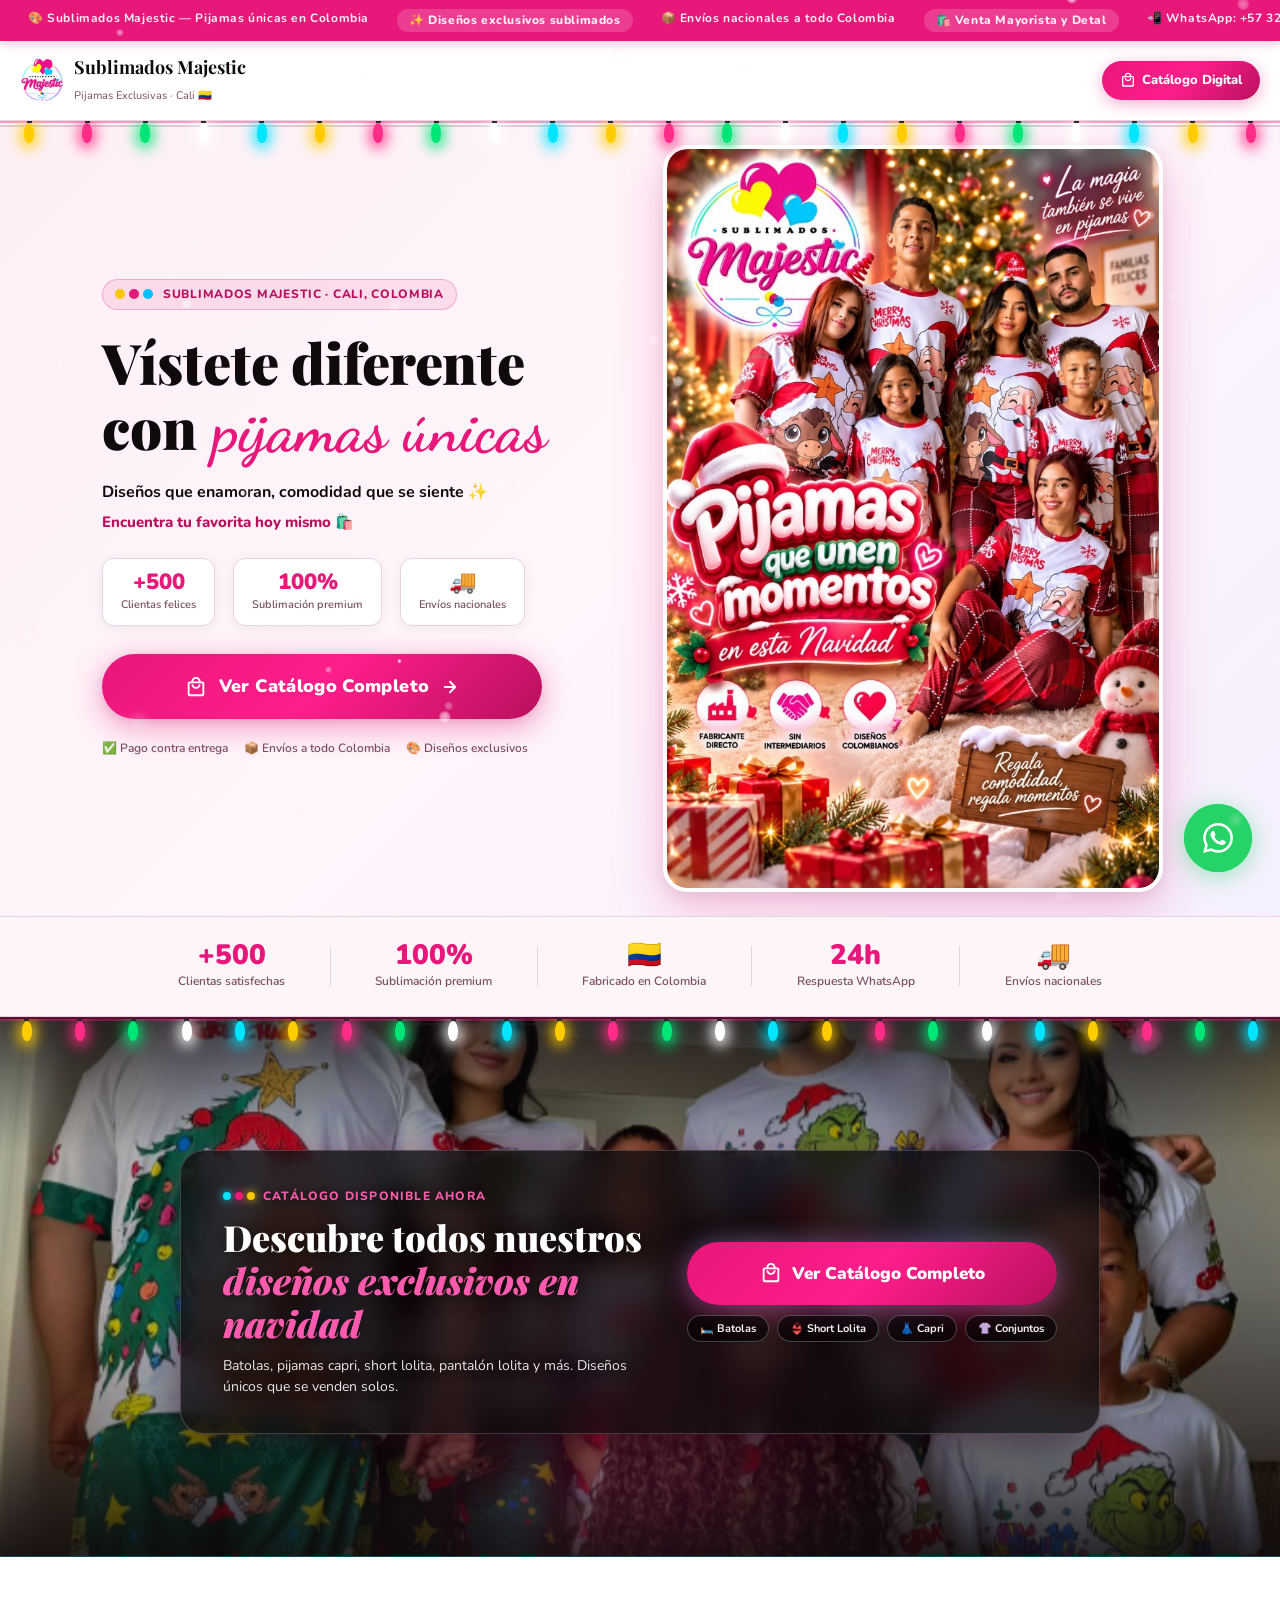
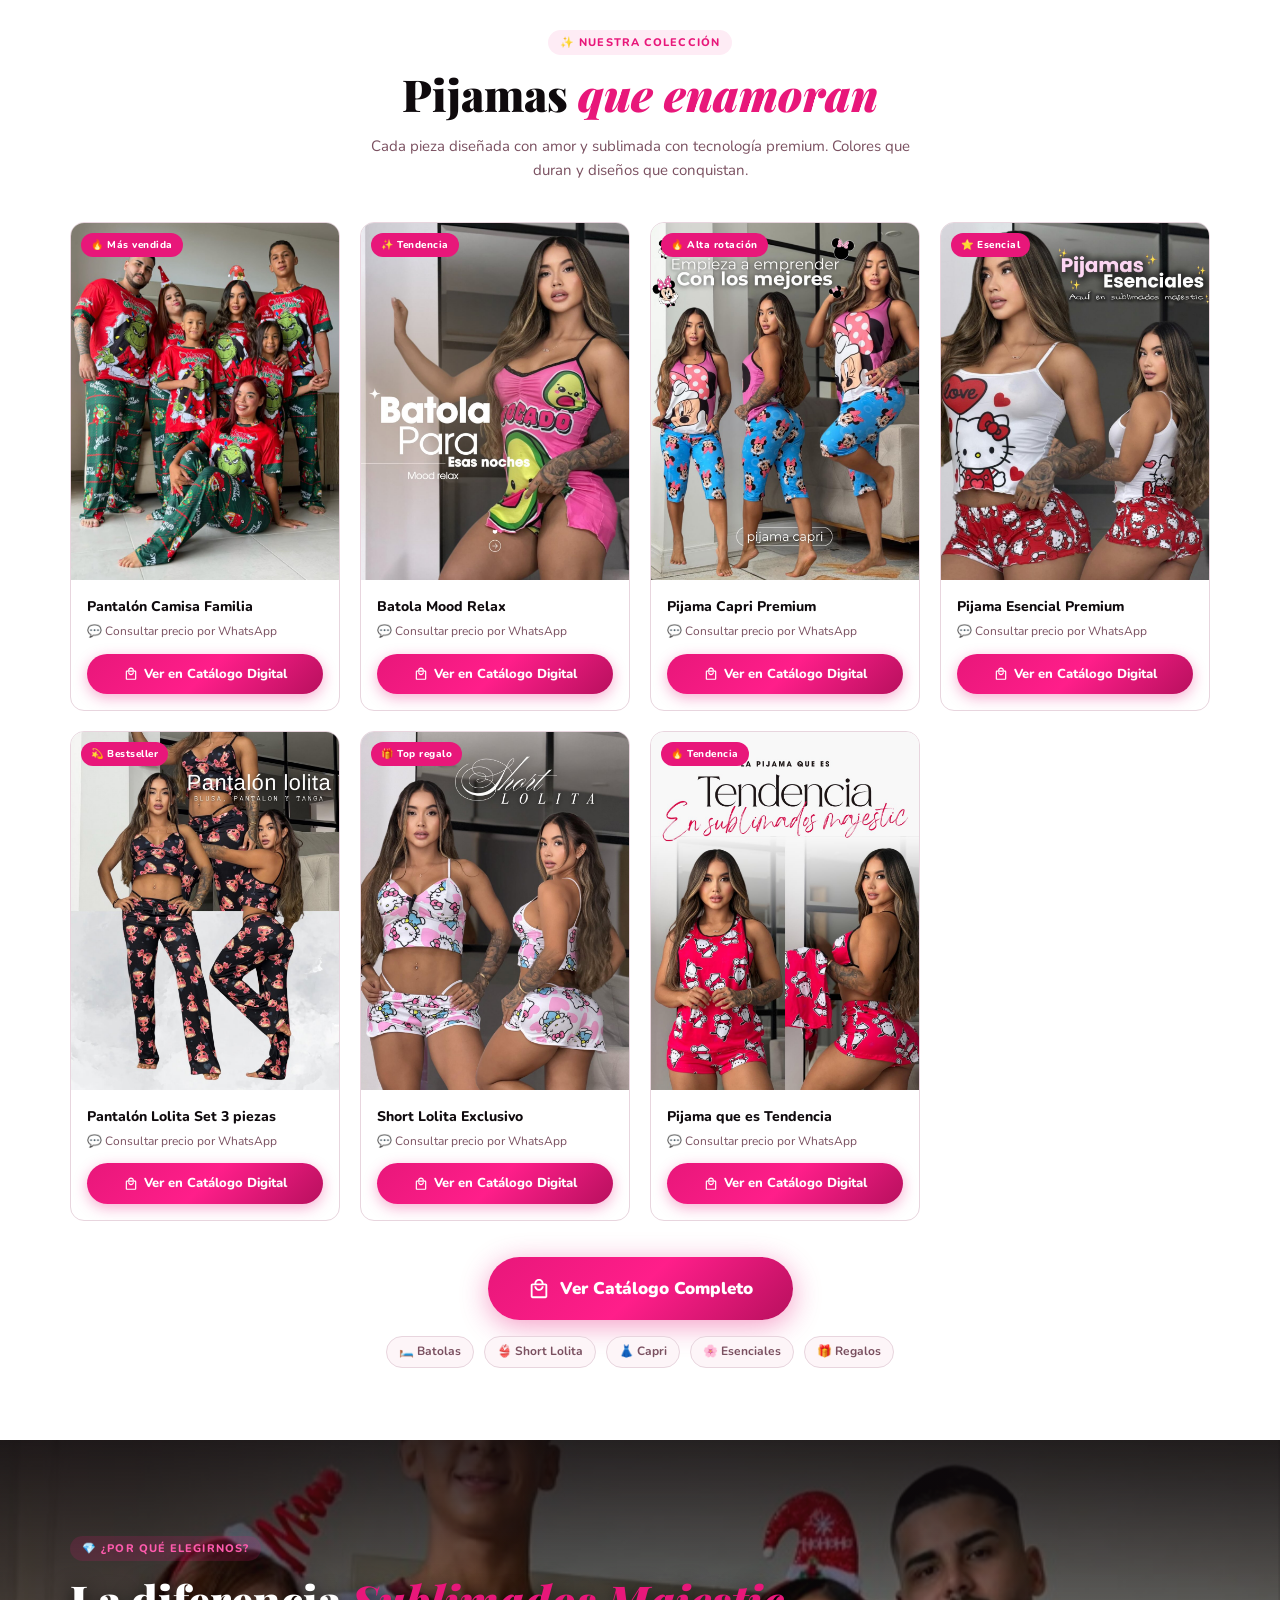
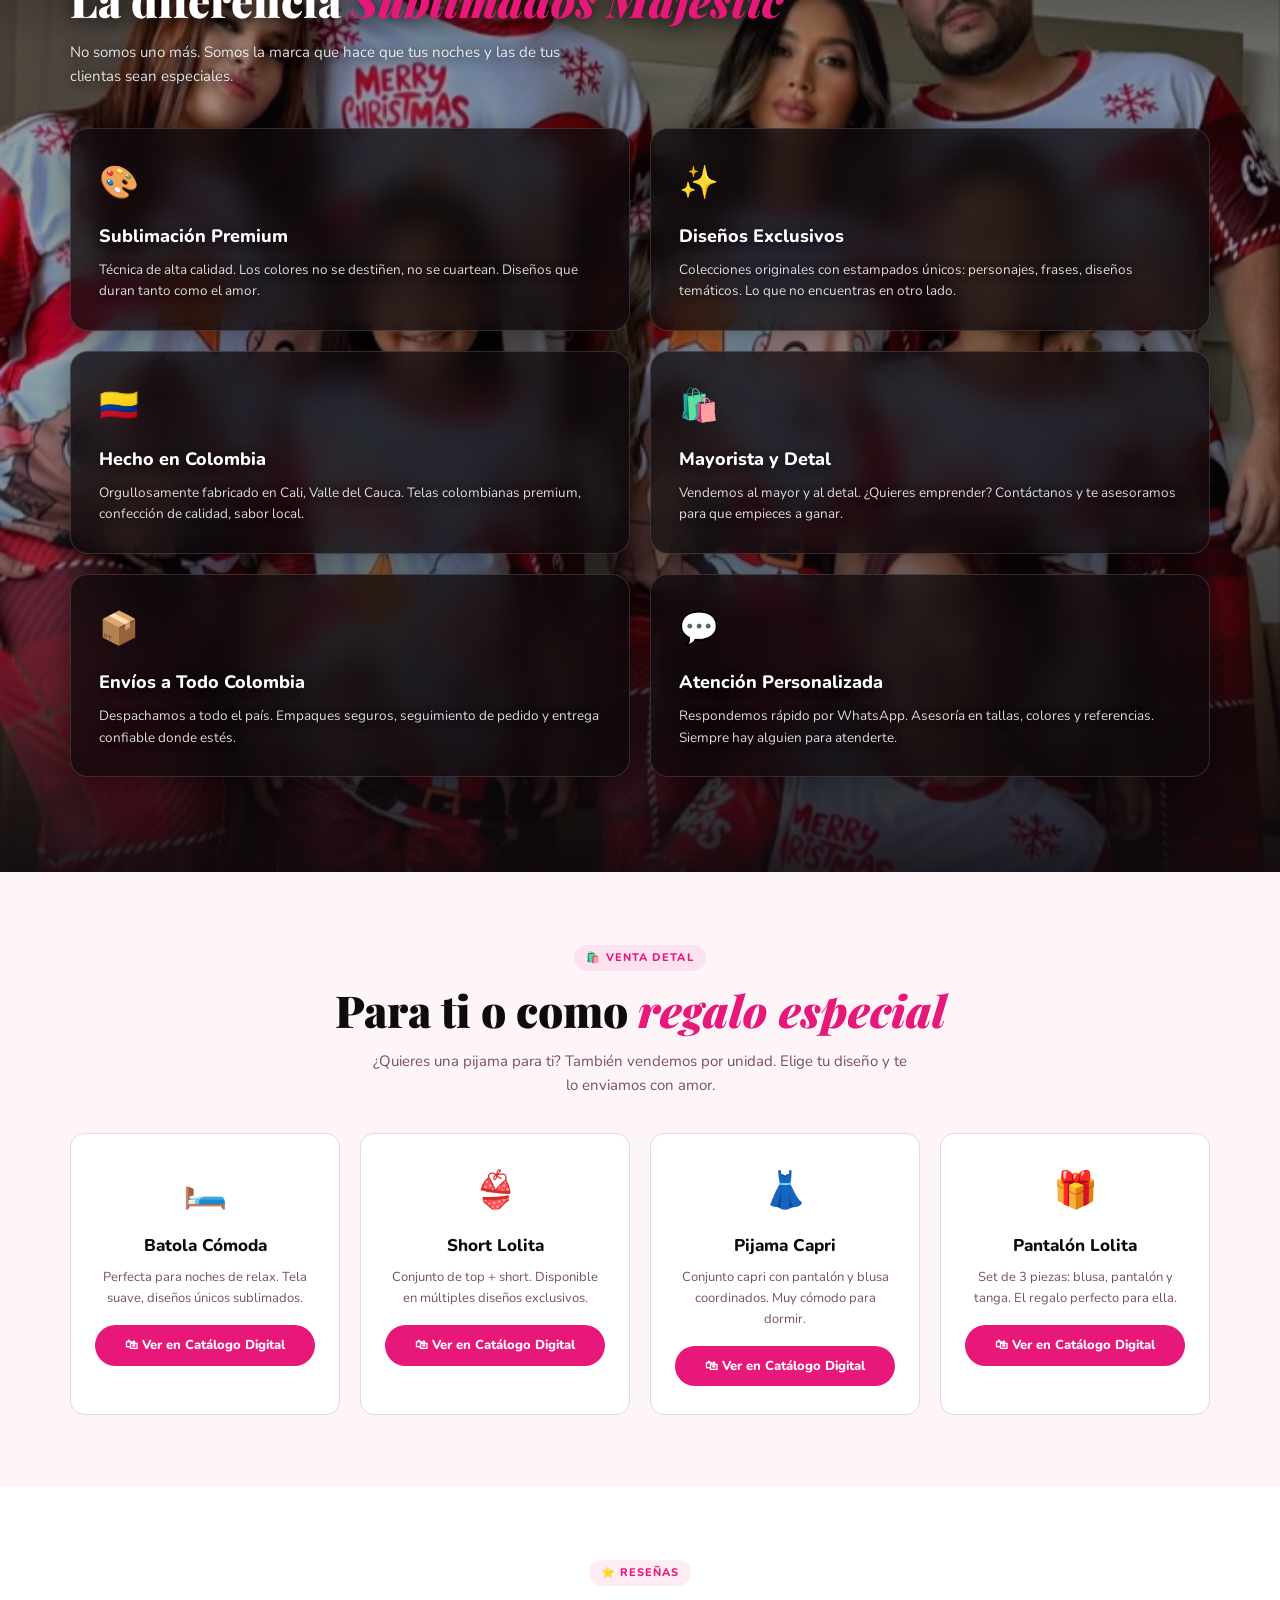
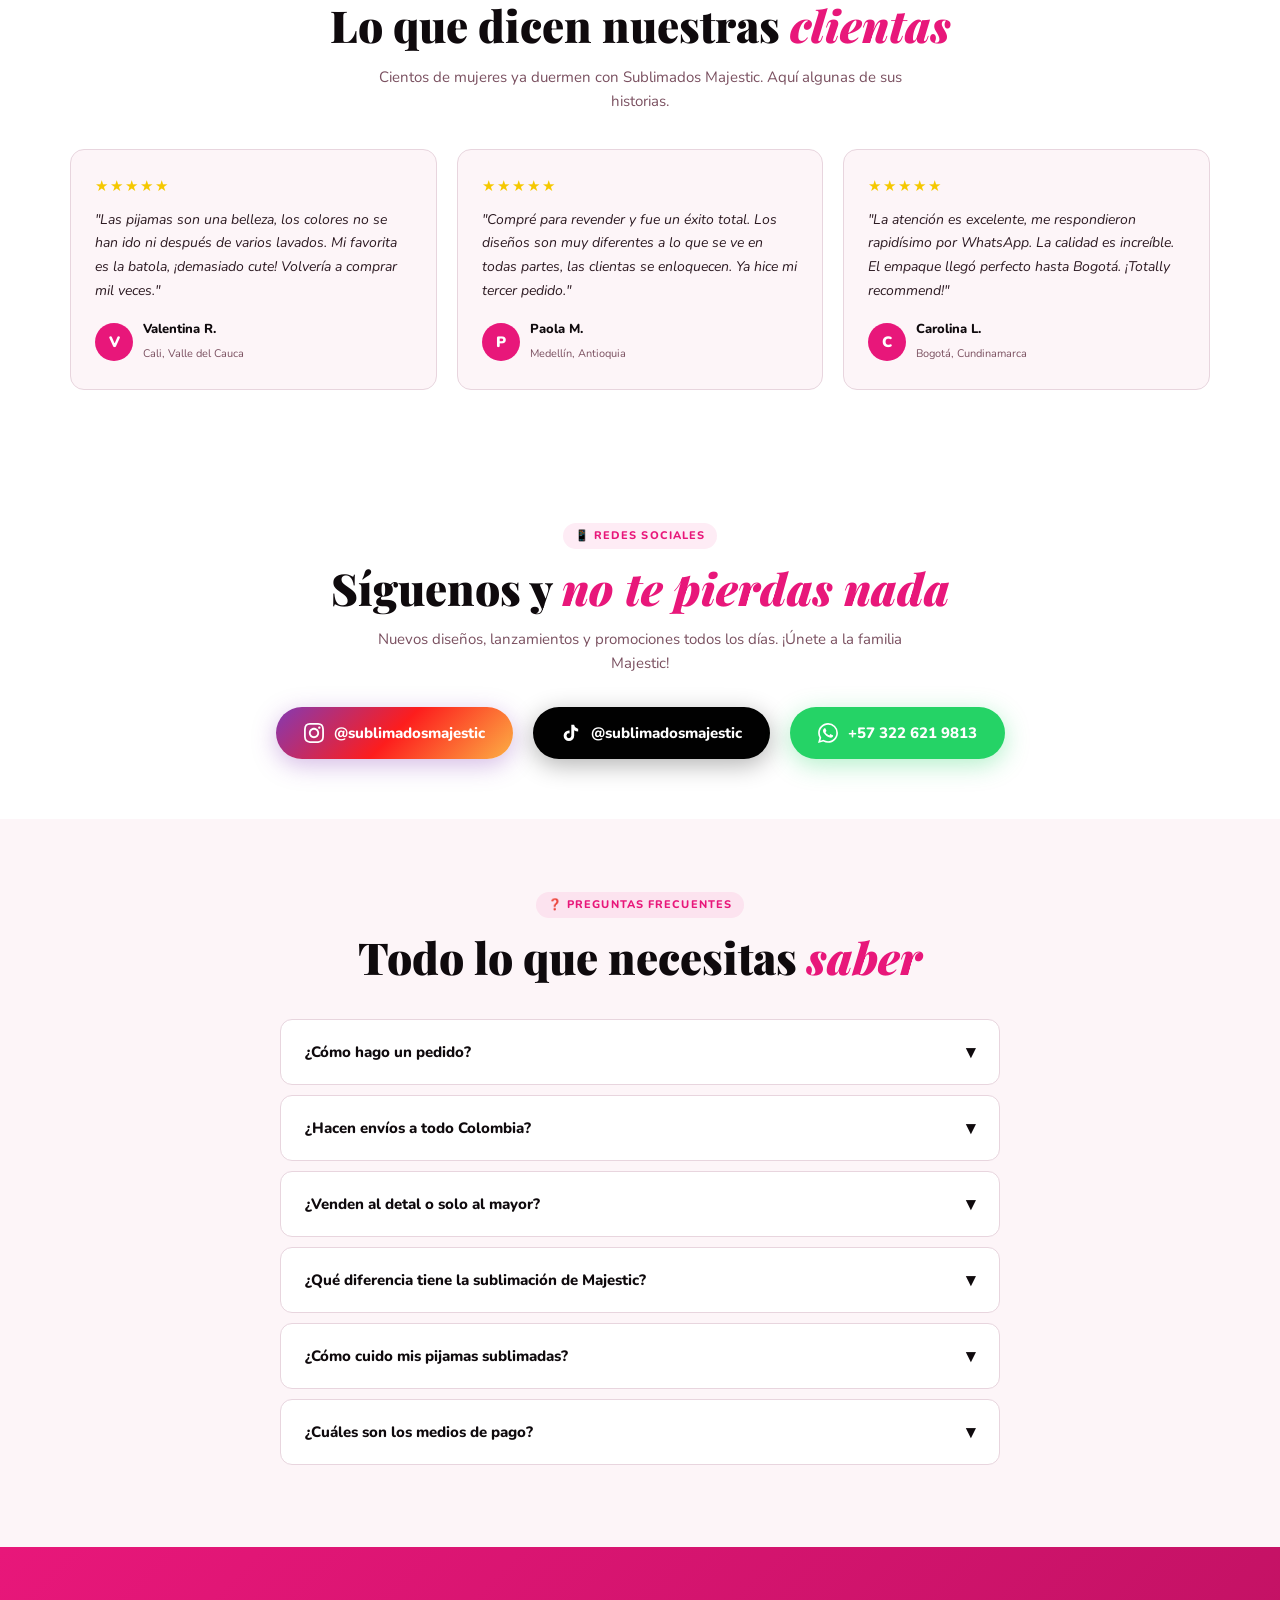
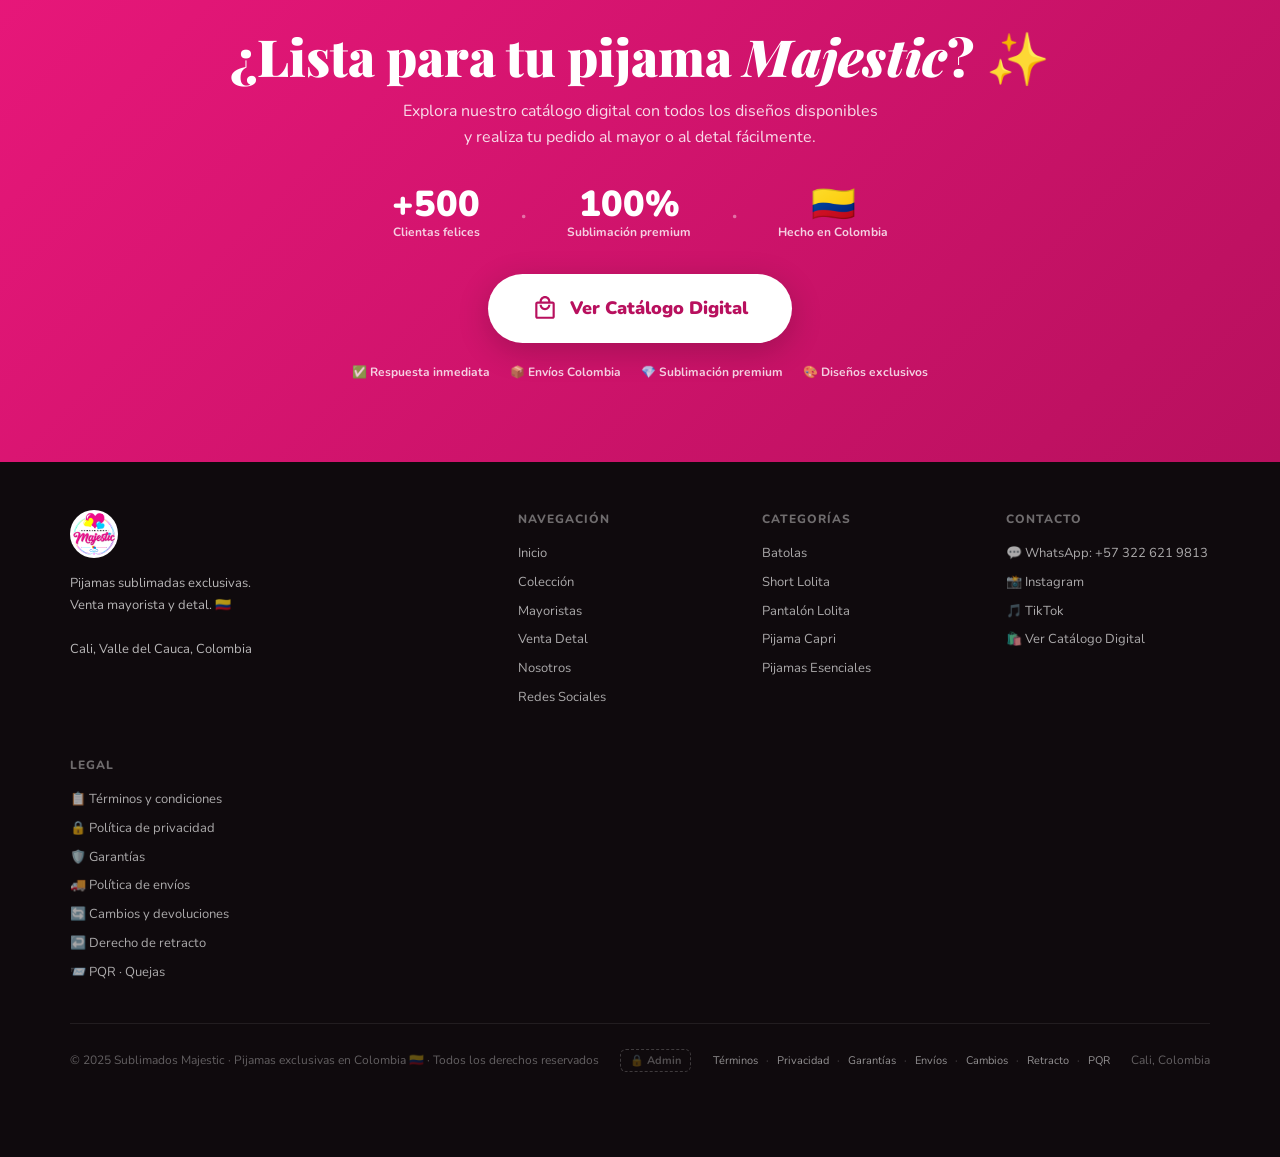
==== index.html @ ecc1ddea "cms: actualización de contenidos desde el editor visual" ====
<!DOCTYPE html>
<html lang="es"><head>
  <meta charset="UTF-8">
  <meta name="viewport" content="width=device-width, initial-scale=1.0">
  <title>Sublimados Majestic | Pijamas Exclusivas Colombia | Cali</title>
  <meta name="description" content="Sublimados Majestic - Pijamas sublimadas de alta calidad en Cali, Colombia. Venta mayorista y detal. Diseños exclusivos. Contáctanos por WhatsApp +57 322 621 9813.">
  <meta name="robots" content="index, follow">
  <meta name="geo.region" content="CO-VAC">
  <meta name="geo.placename" content="Cali, Valle del Cauca">
  <meta name="language" content="es-CO">
  <meta name="theme-color" content="#0e0e0e">
  <meta property="og:type" content="website">
  <meta property="og:title" content="Sublimados Majestic | Pijamas Exclusivas Colombia">
  <meta property="og:description" content="Pijamas sublimadas exclusivas desde Cali. Mayorista y detal. +57 322 621 9813">
  <meta property="og:locale" content="es_CO">
  <meta property="og:image" content="logo.png">
  <link rel="icon" type="image/png" href="logo.png">
  <!-- ══ GOOGLE ANALYTICS 4 ══ -->
  <script async="" src="https://scripts.clarity.ms/0.8.69/clarity.js"></script><script async="" src="https://www.clarity.ms/tag/wbt7x1pkfd"></script><script src="https://connect.facebook.net/signals/config/2345441845920493?v=2.9.401&amp;r=stable&amp;domain=sublimadosmajestic.com&amp;hme=2506fb1e365be93f3ccf36e3d92699c622e55613e451d1a2c96bc6095b3873de&amp;ex_m=117%2C232%2C168%2C27%2C81%2C82%2C160%2C77%2C76%2C11%2C178%2C101%2C20%2C152%2C140%2C46%2C84%2C89%2C148%2C173%2C180%2C8%2C4%2C5%2C7%2C6%2C3%2C102%2C114%2C32%2C17%2C31%2C18%2C33%2C34%2C35%2C37%2C55%2C161%2C86%2C125%2C22%2C24%2C51%2C47%2C49%2C48%2C94%2C103%2C107%2C123%2C159%2C162%2C53%2C124%2C29%2C26%2C132%2C78%2C43%2C164%2C163%2C165%2C156%2C154%2C30%2C42%2C66%2C122%2C175%2C79%2C21%2C127%2C92%2C75%2C23%2C96%2C97%2C129%2C95%2C150%2C149%2C153%2C108%2C174%2C177%2C41%2C56%2C126%2C54%2C182%2C109%2C181%2C199%2C246%2C83%2C260%2C259%2C258%2C14%2C25%2C28%2C40%2C62%2C116%2C68%2C10%2C72%2C110%2C111%2C112%2C118%2C143%2C38%2C36%2C145%2C146%2C147%2C142%2C141%2C169%2C85%2C172%2C170%2C171%2C57%2C67%2C136%2C19%2C176%2C52%2C309%2C310%2C311%2C308%2C324%2C349%2C239%2C228%2C69%2C229%2C227%2C352%2C343%2C59%2C240%2C120%2C144%2C91%2C134%2C61%2C133%2C139%2C138%2C65%2C73%2C71%2C166%2C87%2C88%2C128%2C44%2C39%2C60%2C63%2C113%2C179%2C1%2C137%2C16%2C135%2C12%2C2%2C64%2C104%2C15%2C74%2C70%2C131%2C100%2C99%2C184%2C185%2C105%2C106%2C9%2C115%2C183%2C58%2C157%2C98%2C90%2C80%2C130%2C119%2C50%2C158%2C0%2C93%2C151%2C155%2C167%2C45%2C121%2C13%2C186%2C256%2C254%2C249%2C251%2C252%2C253%2C250%2C238%2C255%2C257%2C248%2C206%2C207%2C339%2C342%2C341%2C338%2C340%2C262%2C220%2C214%2C218%2C219%2C217%2C212%2C378%2C290%2C294%2C297%2C298%2C299%2C295%2C300%2C293%2C288%2C302%2C303%2C292%2C301%2C305%2C296%2C291%2C304%2C306%2C289%2C231%2C287%2C223%2C215%2C216%2C242%2C213%2C211%2C237%2C368%2C264%2C233%2C205%2C201%2C204%2C202%2C203%2C200%2C198%2C209%2C210%2C208%2C312%2C370%2C332%2C333%2C335%2C336%2C334%2C331%2C330%2C221%2C267%2C274%2C275%2C268%2C270%2C273%2C271%2C272%2C269%2C266%2C285%2C279%2C282%2C278%2C286%2C283%2C277%2C281%2C284%2C280%2C276%2C326%2C346" async=""></script><script src="https://connect.facebook.net/signals/config/855518717538226?v=2.9.401&amp;r=stable&amp;domain=sublimadosmajestic.com&amp;hme=2506fb1e365be93f3ccf36e3d92699c622e55613e451d1a2c96bc6095b3873de&amp;ex_m=117%2C232%2C168%2C27%2C81%2C82%2C160%2C77%2C76%2C11%2C178%2C101%2C20%2C152%2C140%2C46%2C84%2C89%2C148%2C173%2C180%2C8%2C4%2C5%2C7%2C6%2C3%2C102%2C114%2C32%2C17%2C31%2C18%2C33%2C34%2C35%2C37%2C55%2C161%2C86%2C125%2C22%2C24%2C51%2C47%2C49%2C48%2C94%2C103%2C107%2C123%2C159%2C162%2C53%2C124%2C29%2C26%2C132%2C78%2C43%2C164%2C163%2C165%2C156%2C154%2C30%2C42%2C66%2C122%2C175%2C79%2C21%2C127%2C92%2C75%2C23%2C96%2C97%2C129%2C95%2C150%2C149%2C153%2C108%2C174%2C177%2C41%2C56%2C126%2C54%2C182%2C109%2C181%2C199%2C246%2C83%2C260%2C259%2C258%2C14%2C25%2C28%2C40%2C62%2C116%2C68%2C10%2C72%2C110%2C111%2C112%2C118%2C143%2C38%2C36%2C145%2C146%2C147%2C142%2C141%2C169%2C85%2C172%2C170%2C171%2C57%2C67%2C136%2C19%2C176%2C52%2C309%2C310%2C311%2C308%2C324%2C349%2C239%2C228%2C69%2C229%2C227%2C352%2C343%2C59%2C240%2C120%2C144%2C91%2C134%2C61%2C133%2C139%2C138%2C65%2C73%2C71%2C166%2C87%2C88%2C128%2C44%2C39%2C60%2C63%2C113%2C179%2C1%2C137%2C16%2C135%2C12%2C2%2C64%2C104%2C15%2C74%2C70%2C131%2C100%2C99%2C184%2C185%2C105%2C106%2C9%2C115%2C183%2C58%2C157%2C98%2C90%2C80%2C130%2C119%2C50%2C158%2C0%2C93%2C151%2C155%2C167%2C45%2C121%2C13%2C186" async=""></script><script async="" src="https://connect.facebook.net/en_US/fbevents.js"></script><script async="" src="https://www.googletagmanager.com/gtag/js?id=G-1F5GNYHMML"></script>
  <script>
    window.dataLayer = window.dataLayer || [];
    function gtag(){dataLayer.push(arguments);}
    gtag('js', new Date());
    gtag('config', 'G-1F5GNYHMML');
  </script>

  <!-- ══ META PIXEL ══ -->
  <script>
  !function(f,b,e,v,n,t,s)
  {if(f.fbq)return;n=f.fbq=function(){n.callMethod?
  n.callMethod.apply(n,arguments):n.queue.push(arguments)};
  if(!f._fbq)f._fbq=n;n.push=n;n.loaded=!0;n.version='2.0';
  n.queue=[];t=b.createElement(e);t.async=!0;
  t.src=v;s=b.getElementsByTagName(e)[0];
  s.parentNode.insertBefore(t,s)}(window, document,'script',
  'https://connect.facebook.net/en_US/fbevents.js');
  fbq('init', '855518717538226');
  fbq('init', '2345441845920493');
  fbq('track', 'PageView');
  </script>
  <noscript><img height="1" width="1" style="display:none"
  src="https://www.facebook.com/tr?id=703208404945102&ev=PageView&noscript=1"
  /></noscript>

  <!-- ══ MICROSOFT CLARITY ══ -->
  <script type="text/javascript">
    (function(c,l,a,r,i,t,y){
      c[a]=c[a]||function(){(c[a].q=c[a].q||[]).push(arguments)};
      t=l.createElement(r);t.async=1;t.src="https://www.clarity.ms/tag/"+i;
      y=l.getElementsByTagName(r)[0];y.parentNode.insertBefore(t,y);
    })(window, document, "clarity", "script", "wbt7x1pkfd");
  </script>

  <link rel="preconnect" href="https://fonts.googleapis.com">
  <link rel="preconnect" href="https://fonts.gstatic.com" crossorigin="">
  <link href="https://fonts.googleapis.com/css2?family=Playfair+Display:ital,wght@0,700;0,900;1,700&amp;family=Dancing+Script:wght@700&amp;family=Nunito:wght@400;600;700;800;900&amp;display=swap" rel="stylesheet">
  <link rel="stylesheet" href="cms-editor.css">
  <style>
    :root {
      --rosa:#E8177A;--rosa-light:#FF5BAE;--rosa-dark:#B8105E;
      --verde-wa:#25D366;--verde-wa-d:#128C7E;
      --negro:#0F0A0D;--gris-suave:#FDF5F8;--gris-borde:#E8D5DE;
      --blanco:#FFFFFF;--texto:#2C1A22;--texto-soft:#7A5060;--dorado:#F5C800;
      --font-title:'Playfair Display',Georgia,serif;
      --font-body:'Nunito','Helvetica Neue',sans-serif;
      --radius:14px;--shadow:0 4px 24px rgba(232,23,122,0.12);
      --shadow-lg:0 12px 48px rgba(232,23,122,0.22);
    }
    *,*::before,*::after{box-sizing:border-box;margin:0;padding:0}
    html{scroll-behavior:smooth}
    body{font-family:var(--font-body);background:var(--blanco);color:var(--texto);line-height:1.6;overflow-x:hidden}
    img{max-width:100%;display:block}
    a{text-decoration:none;color:inherit}
    .ticker-bar{background:#e8177a;color:var(--blanco);padding:9px 0;overflow:hidden;position:sticky;top:0;z-index:100;box-shadow:0 2px 10px rgba(232,23,122,0.3)}
    .ticker-inner{display:flex;gap:0;width:max-content;animation:ticker 30s linear infinite}
    .ticker-inner span{font-size:12px;font-weight:700;letter-spacing:.05em;padding:0 28px;white-space:nowrap;color:#ffffff;opacity:.95}
    .ticker-inner span.accent{color:#ffffff;font-weight:800;background:rgba(255,255,255,0.18);padding:2px 12px;border-radius:100px}
    @keyframes ticker{0%{transform:translateX(0)}100%{transform:translateX(-50%)}}
    .navbar{background:var(--blanco);border-bottom:1px solid var(--gris-borde);padding:12px 20px;display:flex;align-items:center;justify-content:space-between;position:sticky;top:38px;z-index:99}
    .navbar-brand{display:flex;align-items:center;gap:10px}
    .navbar-brand img{width:44px;height:44px;border-radius:50%;object-fit:contain}
    .navbar-brand-text strong{font-family:var(--font-title);font-size:18px;color:var(--negro);display:block}
    .navbar-brand-text small{font-size:11px;color:var(--texto-soft)}
    .btn-nav-wa{background:linear-gradient(135deg,#E8177A 0%,#FF1E8A 50%,#B8105E 100%);color:var(--blanco);font-size:13px;font-weight:800;padding:9px 18px;border-radius:100px;display:flex;align-items:center;gap:6px;box-shadow:0 4px 16px rgba(232,23,122,.35);transition:transform .15s,box-shadow .15s}
    .btn-nav-wa:hover{transform:scale(1.04);box-shadow:0 6px 20px rgba(232,23,122,.5);color:#ffffff}
    .btn-nav-wa svg{width:16px;height:16px;fill:white;flex-shrink:0}
    .hero{position:relative;background:linear-gradient(135deg,#FDF0F5 0%,#FFF5FB 50%,#F5F0FF 100%);padding:0;overflow:hidden}
    /* === LUCES DE NAVIDAD HERO === */
    .xmas-lights-garland{position:absolute;top:0;left:0;width:100%;margin:0;padding:0;list-style:none;display:flex;justify-content:space-around;pointer-events:none;z-index:25;height:34px;overflow:visible;border-top:2px solid rgba(232,23,122,0.4)}
    .xmas-lights-garland::before{content:'';position:absolute;top:-8px;left:0;right:0;height:12px;border-bottom:2px solid rgba(60,60,60,0.2);pointer-events:none}
    .xmas-light{position:relative;width:10px;height:20px;border-radius:50% 50% 45% 45%;margin:0 4px;animation-iteration-count:infinite;animation-fill-mode:both}
    .xmas-light::before{content:'';position:absolute;top:-4px;left:2.5px;width:5px;height:4px;background:#2a2a2a;border-radius:2px 2px 0 0}
    .xmas-light.pink{background:#ff2d88;box-shadow:0 2px 14px 4px rgba(255,45,136,.85);animation:xmasTwinkle1 1.2s ease-in-out infinite alternate}
    .xmas-light.gold{background:#ffcc00;box-shadow:0 2px 14px 4px rgba(255,204,0,.85);animation:xmasTwinkle2 1.5s ease-in-out infinite alternate .3s}
    .xmas-light.green{background:#00e676;box-shadow:0 2px 14px 4px rgba(0,230,118,.85);animation:xmasTwinkle3 1.3s ease-in-out infinite alternate .6s}
    .xmas-light.white{background:#ffffff;box-shadow:0 2px 14px 4px rgba(255,255,255,.9);animation:xmasTwinkle1 1.7s ease-in-out infinite alternate .2s}
    .xmas-light.cyan{background:#00e5ff;box-shadow:0 2px 14px 4px rgba(0,229,255,.85);animation:xmasTwinkle2 1.4s ease-in-out infinite alternate .5s}
    @keyframes xmasTwinkle1{0%{opacity:.35;filter:brightness(.7)}100%{opacity:1;filter:brightness(1.35)}}
    @keyframes xmasTwinkle2{0%{opacity:1;filter:brightness(1.3)}100%{opacity:.3;filter:brightness(.65)}}
    @keyframes xmasTwinkle3{0%{opacity:.45;filter:brightness(.8)}50%{opacity:1;filter:brightness(1.4)}100%{opacity:.5;filter:brightness(.85)}}
    /* === BADGE NAVIDEÑO === */
    .xmas-badge{position:absolute;top:14px;left:14px;background:linear-gradient(135deg,#E8177A 0%,#B8105E 100%);color:#fff;font-size:11px;font-weight:800;letter-spacing:.04em;text-transform:uppercase;padding:6px 14px;border-radius:100px;box-shadow:0 4px 14px rgba(232,23,122,.45);z-index:5;display:inline-flex;align-items:center;gap:5px;border:1px solid rgba(255,255,255,.4)}
    .hero-inner{max-width:1140px;margin:0 auto;display:grid;grid-template-columns:1fr 1fr;align-items:center;min-height:88vh;gap:0}
    .hero-content{padding:48px 48px 48px 32px}
    .hero-badge{display:inline-flex;align-items:center;gap:6px;background:rgba(232,23,122,.1);border:1px solid rgba(232,23,122,.25);color:var(--rosa-dark);font-size:12px;font-weight:800;letter-spacing:.06em;text-transform:uppercase;padding:5px 12px;border-radius:100px;margin-bottom:20px}
    .hero-title{font-family:var(--font-title);font-size:clamp(32px,4.5vw,56px);font-weight:900;line-height:1.15;color:var(--negro);margin-bottom:14px}
    .hero-title em{font-family:'Dancing Script',cursive,var(--font-title);font-style:normal;font-weight:700;color:var(--rosa);font-size:1.12em;display:inline-block;padding:0 4px}
    .hero-subtitle{margin-bottom:24px;max-width:460px;line-height:1.6}
    .hero-subtitle .sub-lead{font-size:16px;font-weight:700;color:var(--negro);margin-bottom:4px}
    .hero-subtitle .sub-action{font-size:15px;font-weight:800;color:var(--rosa-dark)}
    .hero-stats{display:flex;gap:18px;margin-bottom:28px;flex-wrap:wrap}
    .stat-chip{background:var(--blanco);border:1px solid var(--gris-borde);border-radius:12px;padding:12px 18px;text-align:center;box-shadow:0 2px 12px rgba(0,0,0,.06);min-width:110px}
    .stat-chip .val{font-size:22px;font-weight:900;color:var(--rosa);line-height:1}
    .stat-chip .lbl{font-size:11px;color:var(--texto-soft);font-weight:600;margin-top:3px}
    .hero-ctas{display:flex;flex-direction:column;gap:12px;margin-bottom:6px}
    .btn-catalogo-hero{background:linear-gradient(135deg,#E8177A 0%,#FF1E8A 50%,#B8105E 100%);color:#ffffff;font-size:18px;font-weight:900;letter-spacing:.02em;padding:18px 36px;border-radius:100px;display:inline-flex;align-items:center;justify-content:center;gap:12px;box-shadow:0 8px 30px rgba(232,23,122,0.42),0 2px 8px rgba(0,0,0,0.08);transition:transform .22s cubic-bezier(.34,1.56,.64,1),box-shadow .22s ease;position:relative;overflow:hidden;text-decoration:none;width:100%;max-width:440px}
    .btn-catalogo-hero::after{content:'';position:absolute;top:0;left:-100%;width:100%;height:100%;background:linear-gradient(90deg,transparent,rgba(255,255,255,0.35),transparent);transition:left .6s ease}
    .btn-catalogo-hero:hover{transform:translateY(-3px) scale(1.02);box-shadow:0 14px 42px rgba(232,23,122,0.55),0 4px 12px rgba(0,0,0,0.12);color:#ffffff}
    .btn-catalogo-hero:hover::after{left:100%}
    .btn-catalogo-hero svg{width:22px;height:22px;fill:white;flex-shrink:0;transition:transform .2s ease}
    .btn-catalogo-hero:hover svg.arrow-icon{transform:translateX(4px)}
    .hero-trust{margin-top:20px;display:flex;gap:16px;flex-wrap:wrap}
    .trust-item{display:flex;align-items:center;gap:5px;font-size:12px;color:var(--texto-soft);font-weight:600}
    .hero-visual{position:relative;height:100%;min-height:500px;display:flex;align-items:center;justify-content:center;padding:24px 24px 24px 0}
    .hero-banner-wrapper{position:relative;width:100%;max-width:500px;border-radius:24px;overflow:hidden;box-shadow:0 18px 50px rgba(232,23,122,0.25), 0 4px 16px rgba(0,0,0,0.08);border:4px solid var(--blanco);background:var(--blanco);transition:transform .3s ease,box-shadow .3s ease}
    .hero-banner-wrapper:hover{transform:translateY(-6px);box-shadow:0 26px 64px rgba(232,23,122,0.36), 0 8px 24px rgba(0,0,0,0.12)}
    .hero-banner-img{width:100%;height:auto;max-height:85vh;object-fit:contain;display:block;border-radius:20px}
    .sticky-mobile-bar{display:none;position:fixed;bottom:0;left:0;right:0;z-index:200;background:var(--negro);padding:10px 12px;gap:8px;flex-direction:row;box-shadow:0 -4px 20px rgba(0,0,0,.25)}
    .sticky-mobile-bar a{display:flex;align-items:center;justify-content:center;gap:7px;color:white;font-size:13px;font-weight:900;padding:13px 10px;border-radius:100px;flex:1}
    .sticky-mobile-bar a.mayorista{background:linear-gradient(135deg,#E8177A 0%,#FF1E8A 50%,#B8105E 100%);box-shadow:0 4px 16px rgba(232,23,122,.4)}
    .sticky-mobile-bar a.detal{background:linear-gradient(135deg,#B8105E 0%,#E8177A 100%);box-shadow:0 4px 16px rgba(184,16,94,.35)}
    .sticky-mobile-bar svg{width:18px;height:18px;fill:white;flex-shrink:0}
    @media(max-width:768px){.sticky-mobile-bar{display:flex}body{padding-bottom:72px}}
    .mobile-urgency-bar{display:none;background:linear-gradient(90deg,var(--rosa-dark),var(--rosa));color:white;text-align:center;padding:10px 16px;font-size:13px;font-weight:800}
    .mobile-urgency-bar a{color:white;text-decoration:underline;font-weight:900}
    @media(max-width:768px){.mobile-urgency-bar{display:block}}
    .wa-float{position:fixed;bottom:90px;right:20px;z-index:150;width:60px;height:60px;border-radius:50%;background:var(--verde-wa);display:flex;align-items:center;justify-content:center;box-shadow:0 4px 24px rgba(37,211,102,.45);transition:transform .2s;cursor:pointer}
    .wa-float:hover{transform:scale(1.1)}
    .wa-float svg{width:30px;height:30px;fill:white}
    .wa-float::before{content:'';position:absolute;width:100%;height:100%;border-radius:50%;background:var(--verde-wa);animation:pulse-ring 2s ease-out infinite;z-index:-1}
    @keyframes pulse-ring{0%{transform:scale(1);opacity:.7}100%{transform:scale(1.7);opacity:0}}
    @media(min-width:769px){.wa-float{bottom:28px;right:28px;width:68px;height:68px}}
    .card-gallery{position:relative;overflow:hidden;cursor:pointer}
    .card-img-overlay{position:absolute;inset:0;background:rgba(0,0,0,0);display:flex;align-items:flex-end;justify-content:center;padding-bottom:14px;transition:background .25s}
    .card-gallery:hover .card-img-overlay{background:rgba(0,0,0,.38)}
    .card-img-overlay-btn{background:linear-gradient(135deg,#E8177A 0%,#FF1E8A 50%,#B8105E 100%);color:white;font-size:12px;font-weight:900;padding:8px 18px;border-radius:100px;display:flex;align-items:center;gap:6px;opacity:0;transform:translateY(8px);transition:opacity .25s,transform .25s;white-space:nowrap;box-shadow:0 4px 14px rgba(232,23,122,.45)}
    .card-gallery:hover .card-img-overlay-btn{opacity:1;transform:translateY(0)}
    .card-img-overlay-btn svg{width:13px;height:13px;fill:white}
    @media(max-width:768px){.card-img-overlay{background:linear-gradient(to top,rgba(0,0,0,.35) 0%,transparent 60%)}.card-img-overlay-btn{opacity:1;transform:translateY(0)}}
    .mobile-proof-strip{display:none;background:var(--gris-suave);border-bottom:1px solid var(--gris-borde);padding:10px 16px;overflow-x:auto;scrollbar-width:none}
    .mobile-proof-strip::-webkit-scrollbar{display:none}
    .mobile-proof-strip-inner{display:flex;gap:16px;width:max-content}
    .mob-proof-item{display:flex;align-items:center;gap:5px;font-size:11px;font-weight:700;color:var(--texto-soft);white-space:nowrap}
    .mob-proof-item .val{font-weight:900;color:var(--rosa)}
    @media(max-width:768px){.mobile-proof-strip{display:block}}
    .hero-cta-secondary-mobile{display:none;width:100%;background:rgba(232,23,122,.08);border:2px solid var(--rosa);color:var(--rosa);font-size:14px;font-weight:800;padding:12px 20px;border-radius:100px;text-align:center}
    @media(max-width:768px){.hero-cta-secondary-mobile{display:flex;align-items:center;justify-content:center;gap:7px}}
    .footer-legal-links{display:flex;gap:8px;flex-wrap:wrap;justify-content:center;margin:8px 0}
    .footer-legal-links a{color:rgba(255,255,255,.55);font-size:11px;transition:color .15s}
    .footer-legal-links a:hover{color:var(--rosa-light)}
    .footer-legal-links span{color:rgba(255,255,255,.3);font-size:11px}
    section{padding:72px 20px}
    .section-label{display:inline-block;font-size:11px;font-weight:800;letter-spacing:.1em;text-transform:uppercase;color:var(--rosa);background:rgba(232,23,122,.08);padding:4px 12px;border-radius:100px;margin-bottom:14px}
    .section-title{font-family:var(--font-title);font-size:clamp(26px,3.5vw,44px);font-weight:900;line-height:1.15;color:var(--negro);margin-bottom:14px}
    .section-title em{color:var(--rosa);font-style:italic}
    .section-sub{font-size:15px;color:var(--texto-soft);max-width:540px}
    .text-center{text-align:center}.text-center .section-sub{margin:0 auto}
    .container{max-width:1140px;margin:0 auto}
    .proof-bar{background:var(--gris-suave);border-top:1px solid var(--gris-borde);border-bottom:1px solid var(--gris-borde);padding:24px 20px}
    .proof-bar-inner{max-width:960px;margin:0 auto;display:flex;align-items:center;justify-content:space-around;gap:20px;flex-wrap:wrap}
    .proof-item{text-align:center;padding:0 12px}
    .proof-item .num{font-size:28px;font-weight:900;color:var(--rosa);line-height:1}
    .proof-item .desc{font-size:12px;color:var(--texto-soft);font-weight:600;margin-top:3px}
    .proof-divider{width:1px;height:40px;background:var(--gris-borde)}
    @media(max-width:480px){.proof-divider{display:none}}
    .catalogo-cta-section{position:relative;background:#0F0A0D;padding:95px 20px 85px;min-height:540px;display:flex;align-items:center;overflow:hidden;border-top:2px solid rgba(232,23,122,.35);border-bottom:1px solid rgba(0,229,255,.3)}
    .catalogo-cta-bg{position:absolute;top:0;left:0;right:0;width:100%;height:180%;background-image:url('pijamas-familia-catalogo.png');background-size:cover;background-position:center top;opacity:0.88;filter:saturate(1.18) contrast(1.06);will-change:transform;transform:translate3d(0,0,0);z-index:1;pointer-events:none}
    .catalogo-cta-overlay{position:absolute;top:0;left:0;right:0;bottom:0;background:linear-gradient(180deg,rgba(15,10,13,.75) 0%,rgba(15,10,13,.2) 25%,rgba(15,10,13,.15) 50%,rgba(15,10,13,.35) 75%,rgba(15,10,13,.88) 100%);z-index:2;pointer-events:none}
    .catalogo-glow-stream{position:absolute;top:-50%;left:-50%;width:200%;height:200%;background:radial-gradient(ellipse 400px 260px at 20% 40%,rgba(0,229,255,.35) 0%,transparent 70%),radial-gradient(ellipse 440px 300px at 50% 60%,rgba(232,23,122,.42) 0%,transparent 70%),radial-gradient(ellipse 360px 240px at 80% 35%,rgba(245,200,0,.35) 0%,transparent 70%);filter:blur(45px);mix-blend-mode:screen;opacity:.8;animation:cmykGlowMotion 12s ease-in-out infinite alternate;z-index:3;pointer-events:none}
    .catalogo-light-beam{position:absolute;top:0;left:-100%;width:100%;height:100%;background:linear-gradient(105deg,transparent 20%,rgba(0,229,255,.3) 35%,rgba(232,23,122,.45) 50%,rgba(245,200,0,.35) 65%,transparent 80%);filter:blur(22px);mix-blend-mode:screen;animation:lightBeamPass 7s cubic-bezier(.4,0,.2,1) infinite;z-index:4;pointer-events:none}
    @keyframes cmykGlowMotion{0%{transform:translate(0,0) rotate(0deg) scale(1)}50%{transform:translate(-5%,4%) rotate(3deg) scale(1.08)}100%{transform:translate(6%,-3%) rotate(-3deg) scale(1.04)}}
    @keyframes lightBeamPass{0%{left:-120%;opacity:0}15%{opacity:1}85%{opacity:1}100%{left:120%;opacity:0}}
    .catalogo-cta-inner{position:relative;z-index:5;max-width:920px;margin:0 auto;display:flex;align-items:center;justify-content:space-between;gap:32px;flex-wrap:wrap;background:rgba(15,10,13,.78);backdrop-filter:blur(14px);-webkit-backdrop-filter:blur(14px);border:1px solid rgba(255,255,255,.18);border-radius:24px;padding:36px 42px;box-shadow:0 16px 48px rgba(0,0,0,.5),0 0 32px rgba(232,23,122,.18)}
    @media(max-width:768px){.catalogo-cta-section{padding:70px 16px 60px;min-height:480px}.catalogo-cta-inner{padding:24px 18px;border-radius:18px}}
    .catalogo-cta-text{flex:1;min-width:280px}
    .catalogo-cta-text .eyebrow{font-size:12px;font-weight:800;letter-spacing:.1em;text-transform:uppercase;color:var(--rosa-light);margin-bottom:10px;display:flex;align-items:center;gap:8px;text-shadow:0 2px 10px rgba(0,0,0,.8)}
    .cmyk-glow-dots{display:inline-flex;gap:4px;align-items:center}
    .cmyk-dot{width:8px;height:8px;border-radius:50%;display:inline-block;box-shadow:0 0 8px currentColor}
    .cmyk-dot.c{background:#00E5FF;color:#00E5FF}
    .cmyk-dot.m{background:#E8177A;color:#E8177A}
    .cmyk-dot.y{background:#F5C800;color:#F5C800}
    .catalogo-cta-text h2{font-family:var(--font-title);font-size:clamp(22px,3vw,36px);font-weight:900;color:var(--blanco);line-height:1.2;margin-bottom:10px;text-shadow:0 2px 20px rgba(0,0,0,.9)}
    .catalogo-cta-text h2 em{color:var(--rosa-light);font-style:italic}
    .catalogo-cta-text p{color:rgba(255,255,255,.9);font-size:14px;text-shadow:0 1px 12px rgba(0,0,0,.9);max-width:480px;line-height:1.5}
    .catalogo-cta-actions{display:flex;flex-direction:column;gap:10px;min-width:240px}
    .btn-wa-xl{background:linear-gradient(135deg,#E8177A 0%,#FF1E8A 50%,#B8105E 100%);color:white;font-size:17px;font-weight:900;padding:18px 28px;border-radius:100px;display:flex;align-items:center;justify-content:center;gap:10px;box-shadow:0 6px 28px rgba(232,23,122,.55),0 0 24px rgba(0,229,255,.3);transition:transform .18s,box-shadow .18s;white-space:nowrap;text-decoration:none}
    .btn-wa-xl:hover{transform:scale(1.04);box-shadow:0 10px 36px rgba(232,23,122,.7),0 0 32px rgba(0,229,255,.45);color:#ffffff}
    .btn-wa-xl svg{width:22px;height:22px;fill:white}
    .catalogo-chips{display:flex;gap:8px;flex-wrap:wrap}
    .cat-chip{font-size:11px;font-weight:700;color:rgba(255,255,255,.95);background:rgba(0,0,0,.5);border:1px solid rgba(255,255,255,.25);backdrop-filter:blur(8px);border-radius:100px;padding:4px 12px}
    .coleccion-section{background:var(--blanco)}
    .product-grid{display:grid;grid-template-columns:repeat(auto-fill,minmax(260px,1fr));gap:20px;margin-top:40px}
    .product-card{border-radius:var(--radius);border:1px solid var(--gris-borde);overflow:hidden;transition:transform .2s,box-shadow .2s;background:var(--blanco)}
    .product-card:hover{transform:translateY(-4px);box-shadow:var(--shadow-lg)}
    .card-gallery img{width:100%;aspect-ratio:3/4;object-fit:cover;transition:opacity .3s}
    .card-badge{position:absolute;top:10px;left:10px;background:var(--rosa);color:white;font-size:10px;font-weight:800;padding:4px 10px;border-radius:100px;letter-spacing:.05em}
    .card-body{padding:16px}
    .card-name{font-weight:800;font-size:14px;color:var(--negro);margin-bottom:4px}
    .card-note{font-size:12px;color:var(--texto-soft);margin-bottom:12px}
    .card-cta{background:linear-gradient(135deg,#E8177A 0%,#FF1E8A 50%,#B8105E 100%);color:white;font-size:13px;font-weight:800;padding:10px 16px;border-radius:100px;display:flex;align-items:center;justify-content:center;gap:6px;box-shadow:0 4px 14px rgba(232,23,122,.35);transition:transform .2s,box-shadow .2s;width:100%;text-decoration:none}
    .card-cta:hover{transform:translateY(-2px);box-shadow:0 6px 20px rgba(232,23,122,.5);color:#ffffff}
    .card-cta:hover{opacity:.9}
    .card-cta svg{width:14px;height:14px;fill:white}
    .ver-mas-row{margin-top:36px;text-align:center}
    .btn-ver-catalogo{display:inline-flex;align-items:center;gap:10px;background:linear-gradient(135deg,#E8177A 0%,#FF1E8A 50%,#B8105E 100%);color:white;font-size:17px;font-weight:900;padding:18px 40px;border-radius:100px;box-shadow:0 6px 28px rgba(232,23,122,.42);transition:transform .2s,box-shadow .2s;text-decoration:none}
    .btn-ver-catalogo:hover{transform:translateY(-2px);box-shadow:0 12px 40px rgba(232,23,122,.55);color:#ffffff}
        .btn-ver-catalogo svg{width:22px;height:22px;fill:white}
    .ver-mas-chips{display:flex;justify-content:center;gap:10px;flex-wrap:wrap;margin-top:16px}
    .ver-mas-chip{font-size:12px;font-weight:700;color:var(--texto-soft);background:var(--gris-suave);padding:5px 12px;border-radius:100px;border:1px solid var(--gris-borde)}
    .why-section{position:relative;background:#0F0A0D;color:var(--blanco);overflow:hidden;padding:95px 20px;min-height:750px}
    .why-parallax-container{position:absolute;top:0;left:0;width:100%;height:100%;overflow:hidden;pointer-events:none;z-index:1}
    .why-parallax-bg{position:absolute;top:0;left:0;width:100%;height:185%;background-image:url('familia-santa-parallax.jpg');background-size:cover;background-position:center top;will-change:transform;filter:saturate(1.16) contrast(1.06);transform:translate3d(0,0,0)}
    .why-parallax-overlay{position:absolute;top:0;left:0;width:100%;height:100%;background:linear-gradient(180deg,rgba(15,10,13,.86) 0%,rgba(15,10,13,.42) 20%,rgba(15,10,13,.35) 50%,rgba(15,10,13,.52) 75%,rgba(15,10,13,.92) 100%);z-index:2;pointer-events:none}
    .why-section .container{position:relative;z-index:3}
    .why-section .section-title{color:var(--blanco);text-shadow:0 2px 20px rgba(0,0,0,.9)}
    .why-section .section-sub{color:rgba(255,255,255,.85);text-shadow:0 1px 12px rgba(0,0,0,.9)}
    .why-grid{display:grid;grid-template-columns:1fr 1fr;gap:20px;margin-top:40px}
    .why-card{background:rgba(15,10,13,.76);border:1px solid rgba(255,255,255,.14);border-radius:18px;padding:28px;backdrop-filter:blur(14px);-webkit-backdrop-filter:blur(14px);box-shadow:0 8px 32px rgba(0,0,0,.4);transition:background .25s,transform .25s,border-color .25s,box-shadow .25s}
    .why-card:hover{background:rgba(232,23,122,.22);border-color:rgba(232,23,122,.45);transform:translateY(-4px);box-shadow:0 14px 40px rgba(232,23,122,.28)}
    .why-icon{font-size:32px;margin-bottom:14px}
    .why-card h3{font-size:18px;font-weight:800;color:white;margin-bottom:8px;text-shadow:0 2px 10px rgba(0,0,0,.8)}
    .why-card p{font-size:13.5px;color:rgba(255,255,255,.85);line-height:1.6;text-shadow:0 1px 8px rgba(0,0,0,.8)}
    .detal-section{background:var(--gris-suave)}
    .detal-grid{display:grid;grid-template-columns:repeat(auto-fit,minmax(220px,1fr));gap:20px;margin-top:36px}
    .detal-card{background:var(--blanco);border:1px solid var(--gris-borde);border-radius:var(--radius);padding:28px 24px;text-align:center;transition:box-shadow .2s}
    .detal-card:hover{box-shadow:var(--shadow)}
    .detal-icon{font-size:36px;margin-bottom:12px}
    .detal-card h3{font-size:17px;font-weight:800;color:var(--negro);margin-bottom:8px}
    .detal-card p{font-size:13px;color:var(--texto-soft);margin-bottom:16px}
    .detal-btn{background:var(--rosa);color:white;font-size:13px;font-weight:800;padding:10px 20px;border-radius:100px;display:inline-flex;align-items:center;gap:6px;transition:opacity .15s;width:100%;justify-content:center}
    .detal-btn:hover{opacity:.9}
    .testimonios-section{background:var(--blanco)}
    .testimonios-grid{display:grid;grid-template-columns:repeat(auto-fill,minmax(280px,1fr));gap:20px;margin-top:36px}
    .testimonial{background:var(--gris-suave);border:1px solid var(--gris-borde);border-radius:var(--radius);padding:24px}
    .stars{color:var(--dorado);font-size:15px;margin-bottom:10px;letter-spacing:2px}
    .testimonial blockquote{font-size:14px;color:var(--texto);line-height:1.7;margin-bottom:16px;font-style:italic}
    .testimonial-author{display:flex;align-items:center;gap:10px}
    .author-avatar{width:38px;height:38px;border-radius:50%;background:var(--rosa);color:white;font-size:15px;font-weight:900;display:flex;align-items:center;justify-content:center}
    .author-info strong{font-size:13px;font-weight:800;color:var(--negro);display:block}
    .author-info small{font-size:11px;color:var(--texto-soft)}
    .social-section{background:var(--blanco);padding:60px 20px}
    .social-links{display:flex;justify-content:center;gap:20px;margin-top:32px;flex-wrap:wrap}
    .social-btn{display:inline-flex;align-items:center;gap:10px;padding:14px 28px;border-radius:100px;font-size:15px;font-weight:800;transition:transform .18s,box-shadow .18s}
    .social-btn:hover{transform:translateY(-2px)}
    .social-btn.instagram{background:linear-gradient(135deg,#833ab4,#fd1d1d,#fcb045);color:white;box-shadow:0 6px 24px rgba(131,58,180,.35)}
    .social-btn.tiktok{background:#010101;color:white;box-shadow:0 6px 24px rgba(0,0,0,.3)}
    .social-btn.whatsapp{background:var(--verde-wa);color:white;box-shadow:0 6px 24px rgba(37,211,102,.35)}
    .social-btn svg{width:20px;height:20px;fill:white}
    .faq-section{background:var(--gris-suave)}
    .faq-list{max-width:720px;margin:36px auto 0}
    .faq-item{background:var(--blanco);border:1px solid var(--gris-borde);border-radius:12px;margin-bottom:10px;overflow:hidden}
    .faq-q{width:100%;background:none;border:none;text-align:left;padding:20px 24px;font-size:15px;font-weight:800;color:var(--negro);cursor:pointer;display:flex;justify-content:space-between;align-items:center;gap:12px;transition:color .15s;font-family:var(--font-body)}
    .faq-q:hover{color:var(--rosa)}
    .faq-q .arrow{font-size:18px;transition:transform .3s;flex-shrink:0}
    .faq-item.open .faq-q .arrow{transform:rotate(180deg)}
    .faq-a{font-size:14px;color:var(--texto-soft);line-height:1.7;max-height:0;overflow:hidden;transition:max-height .35s ease,padding .35s;padding:0 24px}
    .faq-item.open .faq-a{max-height:300px;padding:0 24px 20px}
    .final-cta{background:linear-gradient(135deg,var(--rosa) 0%,var(--rosa-dark) 100%);padding:80px 20px;text-align:center;color:white}
    .final-cta h2{font-family:var(--font-title);font-size:clamp(28px,4vw,52px);font-weight:900;margin-bottom:14px;line-height:1.15}
    .final-cta p{font-size:16px;opacity:.85;margin-bottom:36px;max-width:480px;margin-left:auto;margin-right:auto}
    .final-pill-row{display:flex;align-items:center;justify-content:center;gap:40px;flex-wrap:wrap;margin-bottom:32px}
    .final-pill .val{font-size:36px;font-weight:900;line-height:1}
    .final-pill .lbl{font-size:12px;opacity:.8;font-weight:700}
    .final-pill-sep{font-size:32px;opacity:.4}
    .btn-wa-final{display:inline-flex;align-items:center;gap:12px;background:var(--blanco);color:var(--rosa-dark);font-size:18px;font-weight:900;padding:20px 44px;border-radius:100px;box-shadow:0 8px 32px rgba(0,0,0,.2);transition:transform .18s,box-shadow .18s}
    .btn-wa-final:hover{transform:scale(1.04);box-shadow:0 16px 48px rgba(0,0,0,.3)}
    .btn-wa-final svg{width:26px;height:26px;fill:var(--rosa-dark)}
    .final-checks{display:flex;justify-content:center;gap:20px;flex-wrap:wrap;margin-top:20px}
    .final-checks span{font-size:12px;font-weight:700;opacity:.8}
    footer{background:var(--negro);color:rgba(255,255,255,.7);padding:48px 20px 80px}
    .footer-inner{max-width:1140px;margin:0 auto;display:grid;grid-template-columns:2fr 1fr 1fr 1fr;gap:40px}
    .footer-brand img{width:48px;height:48px;border-radius:50%;margin-bottom:14px;object-fit:contain;background:#fff;padding:2px}
    .footer-brand p{font-size:13px;line-height:1.7}
    .footer-col h4{font-size:12px;font-weight:800;letter-spacing:.08em;text-transform:uppercase;color:rgba(255,255,255,.4);margin-bottom:14px}
    .footer-col a{display:block;font-size:13px;color:rgba(255,255,255,.65);margin-bottom:8px;transition:color .15s}
    .footer-col a:hover{color:var(--rosa-light)}
    .footer-bottom{max-width:1140px;margin:32px auto 0;border-top:1px solid rgba(255,255,255,.08);padding-top:20px;display:flex;justify-content:space-between;align-items:center;gap:12px;flex-wrap:wrap;font-size:12px;color:rgba(255,255,255,.35)}
    .logo-colors-bar{display:inline-flex;gap:4px;margin-right:4px}
    .logo-dot{width:10px;height:10px;border-radius:50%;display:inline-block}
    .logo-dot.y{background:#F5C800}.logo-dot.m{background:#E8177A}.logo-dot.c{background:#00BFFF}
    @media(max-width:960px){.footer-inner{grid-template-columns:1fr 1fr}.why-grid{grid-template-columns:1fr}}
    @media(max-width:768px){.hero-inner{grid-template-columns:1fr;min-height:auto}.hero-content{padding:28px 20px;order:2}.hero-visual{order:1;min-height:auto;padding:20px 16px 8px}.hero-banner-wrapper{max-width:100%;border-radius:18px;box-shadow:0 10px 30px rgba(232,23,122,0.2)}.hero-banner-img{max-height:520px;border-radius:14px}.navbar-brand-text small{display:none}}
    @media(max-width:480px){.footer-inner{grid-template-columns:1fr}.proof-bar-inner{justify-content:center}}
    </style>
</head>
<body class="">
<div class="ticker-bar" role="marquee" data-cms="ticker-bar">
  <div class="ticker-inner">
    <span>🎨 <strong>Sublimados Majestic</strong> — Pijamas únicas en Colombia</span>
    <span class="accent">✨ Diseños exclusivos sublimados</span>
    <span>📦 Envíos nacionales a todo Colombia</span>
    <span class="accent">🛍️ Venta Mayorista y Detal</span>
    <span>📲 WhatsApp: +57 322 621 9813</span>
    <span class="accent">🎨 Colores que no se van · Telas premium</span>
    <span>💎 Calidad que enamora · Cali, Colombia 🇨🇴</span>
    <span>🎨 <strong>Sublimados Majestic</strong> — Pijamas únicas en Colombia</span>
    <span class="accent">✨ Diseños exclusivos sublimados</span>
    <span>📦 Envíos nacionales a todo Colombia</span>
    <span class="accent">🛍️ Venta Mayorista y Detal</span>
    <span>📲 WhatsApp: +57 322 621 9813</span>
    <span class="accent">🎨 Colores que no se van · Telas premium</span>
    <span>💎 Calidad que enamora · Cali, Colombia 🇨🇴</span>
  </div>
</div>

<nav class="navbar">
  <div class="navbar-brand">
    <img src="logo.png" alt="Sublimados Majestic" data-cms="navbar-logo" data-cms-type="image">
    <div class="navbar-brand-text" data-cms="navbar-brand-text">
      <strong>Sublimados Majestic</strong>
      <small>Pijamas Exclusivas · Cali 🇨🇴</small>
    </div>
  </div>
  <a href="https://pijamasalmayor.com/sublimados_majestic" target="_blank" rel="noopener" class="btn-nav-wa" data-cms="navbar-cta" data-cms-type="link"><svg viewBox="0 0 24 24"><path d="M19 6h-2c0-2.76-2.24-5-5-5S7 3.24 7 6H5c-1.1 0-2 .9-2 2v12c0 1.1.9 2 2 2h14c1.1 0 2-.9 2-2V8c0-1.1-.9-2-2-2zm-7-3c1.66 0 3 1.34 3 3H9c0-1.66 1.34-3 3-3zm7 17H5V8h14v12zm-7-8c-1.66 0-3-1.34-3-3H7c0 2.76 2.24 5 5 5s5-2.24 5-5h-2c0 1.66-1.34 3-3 3z"></path></svg> Catálogo Digital</a>
</nav>

<div class="mobile-urgency-bar" data-cms="mobile-urgency-bar">
  📲 <a href="https://wa.me/573226219813">Escríbenos por WhatsApp</a> y recibe el catálogo completo ✨
</div>

<div class="mobile-proof-strip" data-cms="mobile-proof-strip">
  <div class="mobile-proof-strip-inner">
    <div class="mob-proof-item">🎨 <span class="val">100%</span> Sublimación Premium</div>
    <div class="mob-proof-item">📦 <span class="val">Nacional</span> Envíos Colombia</div>
    <div class="mob-proof-item">⭐ <span class="val">+500</span> Clientas Felices</div>
    <div class="mob-proof-item">🛍️ <span class="val">Mayorista</span> &amp; Detal</div>
    <div class="mob-proof-item">💎 <span class="val">Exclusivos</span> Diseños únicos</div>
  </div>
</div>

<section class="hero" id="inicio">
  <!-- GUIRNALDA DE LUCES NAVIDE&#209;AS -->
  <ul class="xmas-lights-garland" aria-hidden="true">
    <li class="xmas-light gold"></li>
    <li class="xmas-light pink"></li>
    <li class="xmas-light green"></li>
    <li class="xmas-light white"></li>
    <li class="xmas-light cyan"></li>
    <li class="xmas-light gold"></li>
    <li class="xmas-light pink"></li>
    <li class="xmas-light green"></li>
    <li class="xmas-light white"></li>
    <li class="xmas-light cyan"></li>
    <li class="xmas-light gold"></li>
    <li class="xmas-light pink"></li>
    <li class="xmas-light green"></li>
    <li class="xmas-light white"></li>
    <li class="xmas-light cyan"></li>
    <li class="xmas-light gold"></li>
    <li class="xmas-light pink"></li>
    <li class="xmas-light green"></li>
    <li class="xmas-light white"></li>
    <li class="xmas-light cyan"></li>
    <li class="xmas-light gold"></li>
    <li class="xmas-light pink"></li>
  </ul>
  <div class="hero-inner">
        <div class="hero-content">
      <div class="hero-badge" data-cms="hero-badge">
        <span class="logo-colors-bar"><span class="logo-dot y"></span><span class="logo-dot m"></span><span class="logo-dot c"></span></span>
        Sublimados Majestic · Cali, Colombia
      </div>
      <h1 class="hero-title" data-cms="hero-title">Vístete diferente<br>con <em>pijamas únicas</em></h1>
      <div class="hero-subtitle" data-cms="hero-subtitle">
        <p class="sub-lead">Diseños que enamoran, comodidad que se siente ✨</p>
        <p class="sub-action">Encuentra tu favorita hoy mismo 🛍️</p>
      </div>
      <div class="hero-stats" data-cms="hero-stats">
        <div class="stat-chip"><div class="val">+500</div><div class="lbl">Clientas felices</div></div>
        <div class="stat-chip"><div class="val">100%</div><div class="lbl">Sublimación premium</div></div>
        <div class="stat-chip"><div class="val">🚚</div><div class="lbl">Envíos nacionales</div></div>
      </div>
      <div class="hero-ctas">
        <a href="https://pijamasalmayor.com/sublimados_majestic" target="_blank" rel="noopener" class="btn-catalogo-hero" data-cms="hero-cta-btn" data-cms-type="link">
          <svg viewBox="0 0 24 24"><path d="M19 6h-2c0-2.76-2.24-5-5-5S7 3.24 7 6H5c-1.1 0-2 .9-2 2v12c0 1.1.9 2 2 2h14c1.1 0 2-.9 2-2V8c0-1.1-.9-2-2-2zm-7-3c1.66 0 3 1.34 3 3H9c0-1.66 1.34-3 3-3zm7 17H5V8h14v12zm-7-8c-1.66 0-3-1.34-3-3H7c0 2.76 2.24 5 5 5s5-2.24 5-5h-2c0 1.66-1.34 3-3 3z"></path></svg>
          <span>Ver Catálogo Completo</span>
          <svg class="arrow-icon" viewBox="0 0 24 24" style="width:18px;height:18px"><path d="M5 12h14M12 5l7 7-7 7" stroke="currentColor" stroke-width="2.5" stroke-linecap="round" stroke-linejoin="round" fill="none"></path></svg>
        </a>
      </div>
      <div class="hero-trust" data-cms="hero-trust">
        <span class="trust-item">✅ Pago contra entrega</span>
        <span class="trust-item">📦 Envíos a todo Colombia</span>
        <span class="trust-item">🎨 Diseños exclusivos</span>
      </div>
    </div>
    <div class="hero-visual">
      <div class="hero-banner-wrapper">
        <img src="header-banner-navidad.jpg" alt="Sublimados Majestic - Pijamas que unen momentos en esta Navidad" class="hero-banner-img" fetchpriority="high" data-cms="hero-banner-image" data-cms-type="image">
      </div>
    </div>
  </div>
</section>

<div class="proof-bar" data-cms="proof-bar">
  <div class="proof-bar-inner">
    <div class="proof-item"><div class="num">+500</div><div class="desc">Clientas satisfechas</div></div>
    <div class="proof-divider"></div>
    <div class="proof-item"><div class="num">100%</div><div class="desc">Sublimación premium</div></div>
    <div class="proof-divider"></div>
    <div class="proof-item"><div class="num">🇨🇴</div><div class="desc">Fabricado en Colombia</div></div>
    <div class="proof-divider"></div>
    <div class="proof-item"><div class="num">24h</div><div class="desc">Respuesta WhatsApp</div></div>
    <div class="proof-divider"></div>
    <div class="proof-item"><div class="num">🚚</div><div class="desc">Envíos nacionales</div></div>
  </div>
</div>

<div class="catalogo-cta-section" id="mayorista">
  <!-- GUIRNALDA DE LUCES NAVIDE&#209;AS L&#205;NEA DIVISORIA -->
  <ul class="xmas-lights-garland" aria-hidden="true">
    <li class="xmas-light gold"></li>
    <li class="xmas-light pink"></li>
    <li class="xmas-light green"></li>
    <li class="xmas-light white"></li>
    <li class="xmas-light cyan"></li>
    <li class="xmas-light gold"></li>
    <li class="xmas-light pink"></li>
    <li class="xmas-light green"></li>
    <li class="xmas-light white"></li>
    <li class="xmas-light cyan"></li>
    <li class="xmas-light gold"></li>
    <li class="xmas-light pink"></li>
    <li class="xmas-light green"></li>
    <li class="xmas-light white"></li>
    <li class="xmas-light cyan"></li>
    <li class="xmas-light gold"></li>
    <li class="xmas-light pink"></li>
    <li class="xmas-light green"></li>
    <li class="xmas-light white"></li>
    <li class="xmas-light cyan"></li>
    <li class="xmas-light gold"></li>
    <li class="xmas-light pink"></li>
    <li class="xmas-light green"></li>
    <li class="xmas-light cyan"></li>
  </ul>
  <div class="catalogo-cta-bg" style="transform: translate3d(0px, -211.4px, 0px);"></div>
  <div class="catalogo-cta-overlay"></div>
  <div class="catalogo-glow-stream"></div>
  <div class="catalogo-light-beam"></div>
  <div class="catalogo-cta-inner">
    <div class="catalogo-cta-text">
      <div class="eyebrow" data-cms="cat-cta-eyebrow"><span class="cmyk-glow-dots"><span class="cmyk-dot c"></span><span class="cmyk-dot m"></span><span class="cmyk-dot y"></span></span> Catálogo Disponible Ahora</div>
      <h2 data-cms="cat-cta-title">Descubre todos nuestros <em>diseños exclusivos en navidad</em></h2>
      <p data-cms="cat-cta-desc">Batolas, pijamas capri, short lolita, pantalón lolita y más. Diseños únicos que se venden solos.</p>
    </div>
    <div class="catalogo-cta-actions">
      <a href="https://pijamasalmayor.com/sublimados_majestic" target="_blank" rel="noopener" class="btn-wa-xl" data-cms="cat-cta-btn" data-cms-type="link"><svg viewBox="0 0 24 24"><path d="M19 6h-2c0-2.76-2.24-5-5-5S7 3.24 7 6H5c-1.1 0-2 .9-2 2v12c0 1.1.9 2 2 2h14c1.1 0 2-.9 2-2V8c0-1.1-.9-2-2-2zm-7-3c1.66 0 3 1.34 3 3H9c0-1.66 1.34-3 3-3zm7 17H5V8h14v12zm-7-8c-1.66 0-3-1.34-3-3H7c0 2.76 2.24 5 5 5s5-2.24 5-5h-2c0 1.66-1.34 3-3 3z"></path></svg> Ver Catálogo Completo</a>
      <div class="catalogo-chips" data-cms="cat-chips">
        <span class="cat-chip">🛏️ Batolas</span>
        <span class="cat-chip">👙 Short Lolita</span>
        <span class="cat-chip">👗 Capri</span>
        <span class="cat-chip">👚 Conjuntos</span>
      </div>
    </div>
  </div>
</div>

<section class="coleccion-section" id="coleccion">
  <div class="container">
    <div class="text-center">
      <span class="section-label" data-cms="col-label">✨ Nuestra Colección</span>
      <h2 class="section-title" data-cms="col-title">Pijamas <em>que enamoran</em></h2>
      <p class="section-sub" data-cms="col-sub">Cada pieza diseñada con amor y sublimada con tecnología premium. Colores que duran y diseños que conquistan.</p>
    </div>
    <div class="product-grid">
      
      <div class="product-card" data-cms="product-card-1" data-cms-type="card">
        <div class="card-gallery">
          <img src="pantalon-camisa-familia.jpg" alt="Pantalón Camisa Familia">
          <span class="card-badge">🔥 Más vendida</span>
          <a href="https://pijamasalmayor.com/sublimados_majestic" target="_blank" rel="noopener" class="card-img-overlay" aria-label="Ver Catálogo Digital">
            <span class="card-img-overlay-btn"><svg viewBox="0 0 24 24"><path d="M19 6h-2c0-2.76-2.24-5-5-5S7 3.24 7 6H5c-1.1 0-2 .9-2 2v12c0 1.1.9 2 2 2h14c1.1 0 2-.9 2-2V8c0-1.1-.9-2-2-2zm-7-3c1.66 0 3 1.34 3 3H9c0-1.66 1.34-3 3-3zm7 17H5V8h14v12zm-7-8c-1.66 0-3-1.34-3-3H7c0 2.76 2.24 5 5 5s5-2.24 5-5h-2c0 1.66-1.34 3-3 3z"></path></svg> Ver en Catálogo Digital</span>
          </a>
        </div>
        <div class="card-body">
          <div class="card-name">Pantalón Camisa Familia</div>
          <div class="card-note">💬 Consultar precio por WhatsApp</div>
          <a href="https://pijamasalmayor.com/sublimados_majestic" target="_blank" rel="noopener" class="card-cta"><svg viewBox="0 0 24 24"><path d="M19 6h-2c0-2.76-2.24-5-5-5S7 3.24 7 6H5c-1.1 0-2 .9-2 2v12c0 1.1.9 2 2 2h14c1.1 0 2-.9 2-2V8c0-1.1-.9-2-2-2zm-7-3c1.66 0 3 1.34 3 3H9c0-1.66 1.34-3 3-3zm7 17H5V8h14v12zm-7-8c-1.66 0-3-1.34-3-3H7c0 2.76 2.24 5 5 5s5-2.24 5-5h-2c0 1.66-1.34 3-3 3z"></path></svg> Ver en Catálogo Digital</a>
        </div>
      </div>
      
      <div class="product-card" data-cms="product-card-2" data-cms-type="card">
        <div class="card-gallery">
          <img src="[data-uri]" alt="Batola Mood Relax Sublimados Majestic" loading="lazy">
          <span class="card-badge">✨ Tendencia</span>
          <a href="https://pijamasalmayor.com/sublimados_majestic" target="_blank" rel="noopener" class="card-img-overlay" aria-label="Ver Catálogo Digital">
            <span class="card-img-overlay-btn"><svg viewBox="0 0 24 24"><path d="M19 6h-2c0-2.76-2.24-5-5-5S7 3.24 7 6H5c-1.1 0-2 .9-2 2v12c0 1.1.9 2 2 2h14c1.1 0 2-.9 2-2V8c0-1.1-.9-2-2-2zm-7-3c1.66 0 3 1.34 3 3H9c0-1.66 1.34-3 3-3zm7 17H5V8h14v12zm-7-8c-1.66 0-3-1.34-3-3H7c0 2.76 2.24 5 5 5s5-2.24 5-5h-2c0 1.66-1.34 3-3 3z"></path></svg> Ver en Catálogo Digital</span>
          </a>
        </div>
        <div class="card-body">
          <div class="card-name">Batola Mood Relax</div>
          <div class="card-note">💬 Consultar precio por WhatsApp</div>
          <a href="https://pijamasalmayor.com/sublimados_majestic" target="_blank" rel="noopener" class="card-cta"><svg viewBox="0 0 24 24"><path d="M19 6h-2c0-2.76-2.24-5-5-5S7 3.24 7 6H5c-1.1 0-2 .9-2 2v12c0 1.1.9 2 2 2h14c1.1 0 2-.9 2-2V8c0-1.1-.9-2-2-2zm-7-3c1.66 0 3 1.34 3 3H9c0-1.66 1.34-3 3-3zm7 17H5V8h14v12zm-7-8c-1.66 0-3-1.34-3-3H7c0 2.76 2.24 5 5 5s5-2.24 5-5h-2c0 1.66-1.34 3-3 3z"></path></svg> Ver en Catálogo Digital</a>
        </div>
      </div>
      
      <div class="product-card" data-cms="product-card-3" data-cms-type="card">
        <div class="card-gallery">
          <img src="[data-uri]" alt="Pijama Capri Premium Sublimados Majestic" loading="lazy">
          <span class="card-badge">🔥 Alta rotación</span>
          <a href="https://pijamasalmayor.com/sublimados_majestic" target="_blank" rel="noopener" class="card-img-overlay" aria-label="Ver Catálogo Digital">
            <span class="card-img-overlay-btn"><svg viewBox="0 0 24 24"><path d="M19 6h-2c0-2.76-2.24-5-5-5S7 3.24 7 6H5c-1.1 0-2 .9-2 2v12c0 1.1.9 2 2 2h14c1.1 0 2-.9 2-2V8c0-1.1-.9-2-2-2zm-7-3c1.66 0 3 1.34 3 3H9c0-1.66 1.34-3 3-3zm7 17H5V8h14v12zm-7-8c-1.66 0-3-1.34-3-3H7c0 2.76 2.24 5 5 5s5-2.24 5-5h-2c0 1.66-1.34 3-3 3z"></path></svg> Ver en Catálogo Digital</span>
          </a>
        </div>
        <div class="card-body">
          <div class="card-name">Pijama Capri Premium</div>
          <div class="card-note">💬 Consultar precio por WhatsApp</div>
          <a href="https://pijamasalmayor.com/sublimados_majestic" target="_blank" rel="noopener" class="card-cta"><svg viewBox="0 0 24 24"><path d="M19 6h-2c0-2.76-2.24-5-5-5S7 3.24 7 6H5c-1.1 0-2 .9-2 2v12c0 1.1.9 2 2 2h14c1.1 0 2-.9 2-2V8c0-1.1-.9-2-2-2zm-7-3c1.66 0 3 1.34 3 3H9c0-1.66 1.34-3 3-3zm7 17H5V8h14v12zm-7-8c-1.66 0-3-1.34-3-3H7c0 2.76 2.24 5 5 5s5-2.24 5-5h-2c0 1.66-1.34 3-3 3z"></path></svg> Ver en Catálogo Digital</a>
        </div>
      </div>
      
      <div class="product-card" data-cms="product-card-4" data-cms-type="card">
        <div class="card-gallery">
          <img src="[data-uri]" alt="Pijama Esencial Premium Sublimados Majestic" loading="lazy">
          <span class="card-badge">⭐ Esencial</span>
          <a href="https://pijamasalmayor.com/sublimados_majestic" target="_blank" rel="noopener" class="card-img-overlay" aria-label="Ver Catálogo Digital">
            <span class="card-img-overlay-btn"><svg viewBox="0 0 24 24"><path d="M19 6h-2c0-2.76-2.24-5-5-5S7 3.24 7 6H5c-1.1 0-2 .9-2 2v12c0 1.1.9 2 2 2h14c1.1 0 2-.9 2-2V8c0-1.1-.9-2-2-2zm-7-3c1.66 0 3 1.34 3 3H9c0-1.66 1.34-3 3-3zm7 17H5V8h14v12zm-7-8c-1.66 0-3-1.34-3-3H7c0 2.76 2.24 5 5 5s5-2.24 5-5h-2c0 1.66-1.34 3-3 3z"></path></svg> Ver en Catálogo Digital</span>
          </a>
        </div>
        <div class="card-body">
          <div class="card-name">Pijama Esencial Premium</div>
          <div class="card-note">💬 Consultar precio por WhatsApp</div>
          <a href="https://pijamasalmayor.com/sublimados_majestic" target="_blank" rel="noopener" class="card-cta"><svg viewBox="0 0 24 24"><path d="M19 6h-2c0-2.76-2.24-5-5-5S7 3.24 7 6H5c-1.1 0-2 .9-2 2v12c0 1.1.9 2 2 2h14c1.1 0 2-.9 2-2V8c0-1.1-.9-2-2-2zm-7-3c1.66 0 3 1.34 3 3H9c0-1.66 1.34-3 3-3zm7 17H5V8h14v12zm-7-8c-1.66 0-3-1.34-3-3H7c0 2.76 2.24 5 5 5s5-2.24 5-5h-2c0 1.66-1.34 3-3 3z"></path></svg> Ver en Catálogo Digital</a>
        </div>
      </div>
      
      <div class="product-card" data-cms="product-card-5" data-cms-type="card">
        <div class="card-gallery">
          <img src="[data-uri]" alt="Pantalón Lolita Set 3 piezas Sublimados Majestic" loading="lazy">
          <span class="card-badge">💫 Bestseller</span>
          <a href="https://pijamasalmayor.com/sublimados_majestic" target="_blank" rel="noopener" class="card-img-overlay" aria-label="Ver Catálogo Digital">
            <span class="card-img-overlay-btn"><svg viewBox="0 0 24 24"><path d="M19 6h-2c0-2.76-2.24-5-5-5S7 3.24 7 6H5c-1.1 0-2 .9-2 2v12c0 1.1.9 2 2 2h14c1.1 0 2-.9 2-2V8c0-1.1-.9-2-2-2zm-7-3c1.66 0 3 1.34 3 3H9c0-1.66 1.34-3 3-3zm7 17H5V8h14v12zm-7-8c-1.66 0-3-1.34-3-3H7c0 2.76 2.24 5 5 5s5-2.24 5-5h-2c0 1.66-1.34 3-3 3z"></path></svg> Ver en Catálogo Digital</span>
          </a>
        </div>
        <div class="card-body">
          <div class="card-name">Pantalón Lolita Set 3 piezas</div>
          <div class="card-note">💬 Consultar precio por WhatsApp</div>
          <a href="https://pijamasalmayor.com/sublimados_majestic" target="_blank" rel="noopener" class="card-cta"><svg viewBox="0 0 24 24"><path d="M19 6h-2c0-2.76-2.24-5-5-5S7 3.24 7 6H5c-1.1 0-2 .9-2 2v12c0 1.1.9 2 2 2h14c1.1 0 2-.9 2-2V8c0-1.1-.9-2-2-2zm-7-3c1.66 0 3 1.34 3 3H9c0-1.66 1.34-3 3-3zm7 17H5V8h14v12zm-7-8c-1.66 0-3-1.34-3-3H7c0 2.76 2.24 5 5 5s5-2.24 5-5h-2c0 1.66-1.34 3-3 3z"></path></svg> Ver en Catálogo Digital</a>
        </div>
      </div>
      
      <div class="product-card" data-cms="product-card-6" data-cms-type="card">
        <div class="card-gallery">
          <img src="[data-uri]" alt="Short Lolita Exclusivo Sublimados Majestic" loading="lazy">
          <span class="card-badge">🎁 Top regalo</span>
          <a href="https://pijamasalmayor.com/sublimados_majestic" target="_blank" rel="noopener" class="card-img-overlay" aria-label="Ver Catálogo Digital">
            <span class="card-img-overlay-btn"><svg viewBox="0 0 24 24"><path d="M19 6h-2c0-2.76-2.24-5-5-5S7 3.24 7 6H5c-1.1 0-2 .9-2 2v12c0 1.1.9 2 2 2h14c1.1 0 2-.9 2-2V8c0-1.1-.9-2-2-2zm-7-3c1.66 0 3 1.34 3 3H9c0-1.66 1.34-3 3-3zm7 17H5V8h14v12zm-7-8c-1.66 0-3-1.34-3-3H7c0 2.76 2.24 5 5 5s5-2.24 5-5h-2c0 1.66-1.34 3-3 3z"></path></svg> Ver en Catálogo Digital</span>
          </a>
        </div>
        <div class="card-body">
          <div class="card-name">Short Lolita Exclusivo</div>
          <div class="card-note">💬 Consultar precio por WhatsApp</div>
          <a href="https://pijamasalmayor.com/sublimados_majestic" target="_blank" rel="noopener" class="card-cta"><svg viewBox="0 0 24 24"><path d="M19 6h-2c0-2.76-2.24-5-5-5S7 3.24 7 6H5c-1.1 0-2 .9-2 2v12c0 1.1.9 2 2 2h14c1.1 0 2-.9 2-2V8c0-1.1-.9-2-2-2zm-7-3c1.66 0 3 1.34 3 3H9c0-1.66 1.34-3 3-3zm7 17H5V8h14v12zm-7-8c-1.66 0-3-1.34-3-3H7c0 2.76 2.24 5 5 5s5-2.24 5-5h-2c0 1.66-1.34 3-3 3z"></path></svg> Ver en Catálogo Digital</a>
        </div>
      </div>
      
      <div class="product-card" data-cms="product-card-7" data-cms-type="card">
        <div class="card-gallery">
          <img src="[data-uri]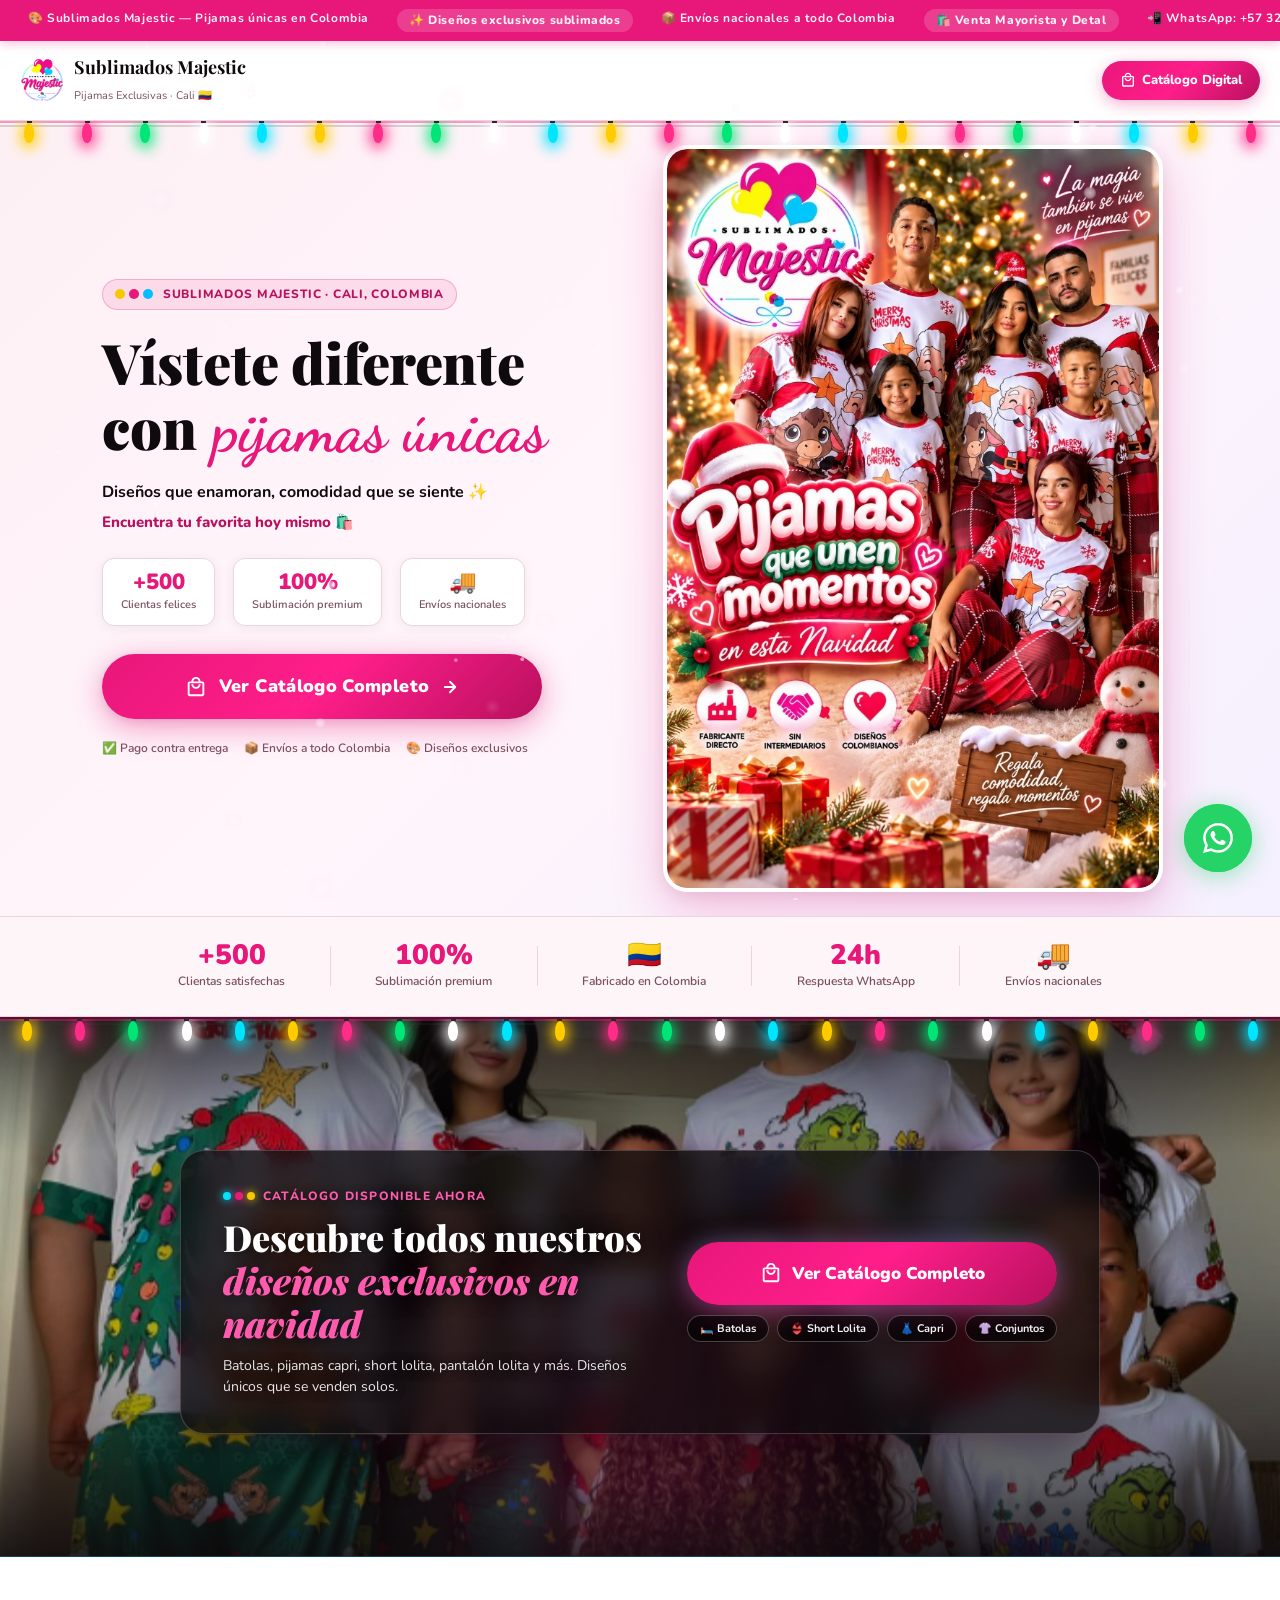
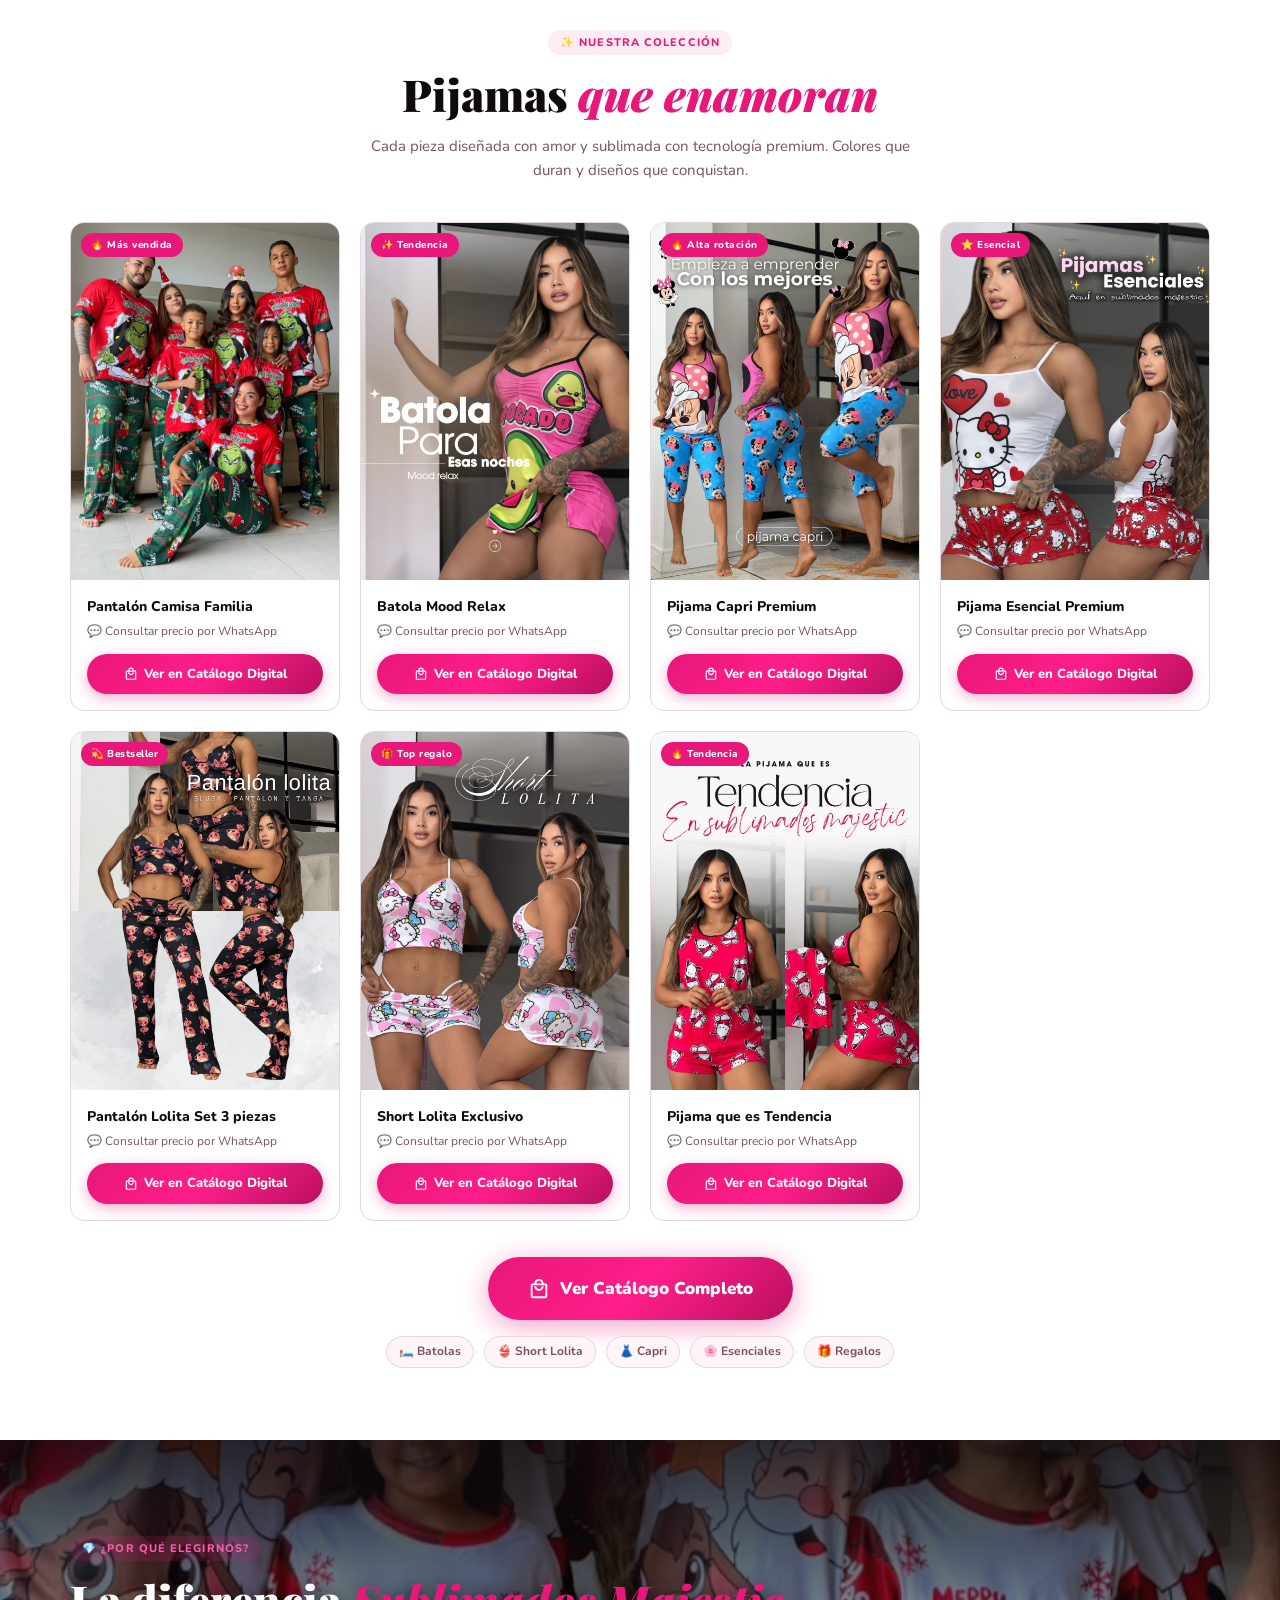
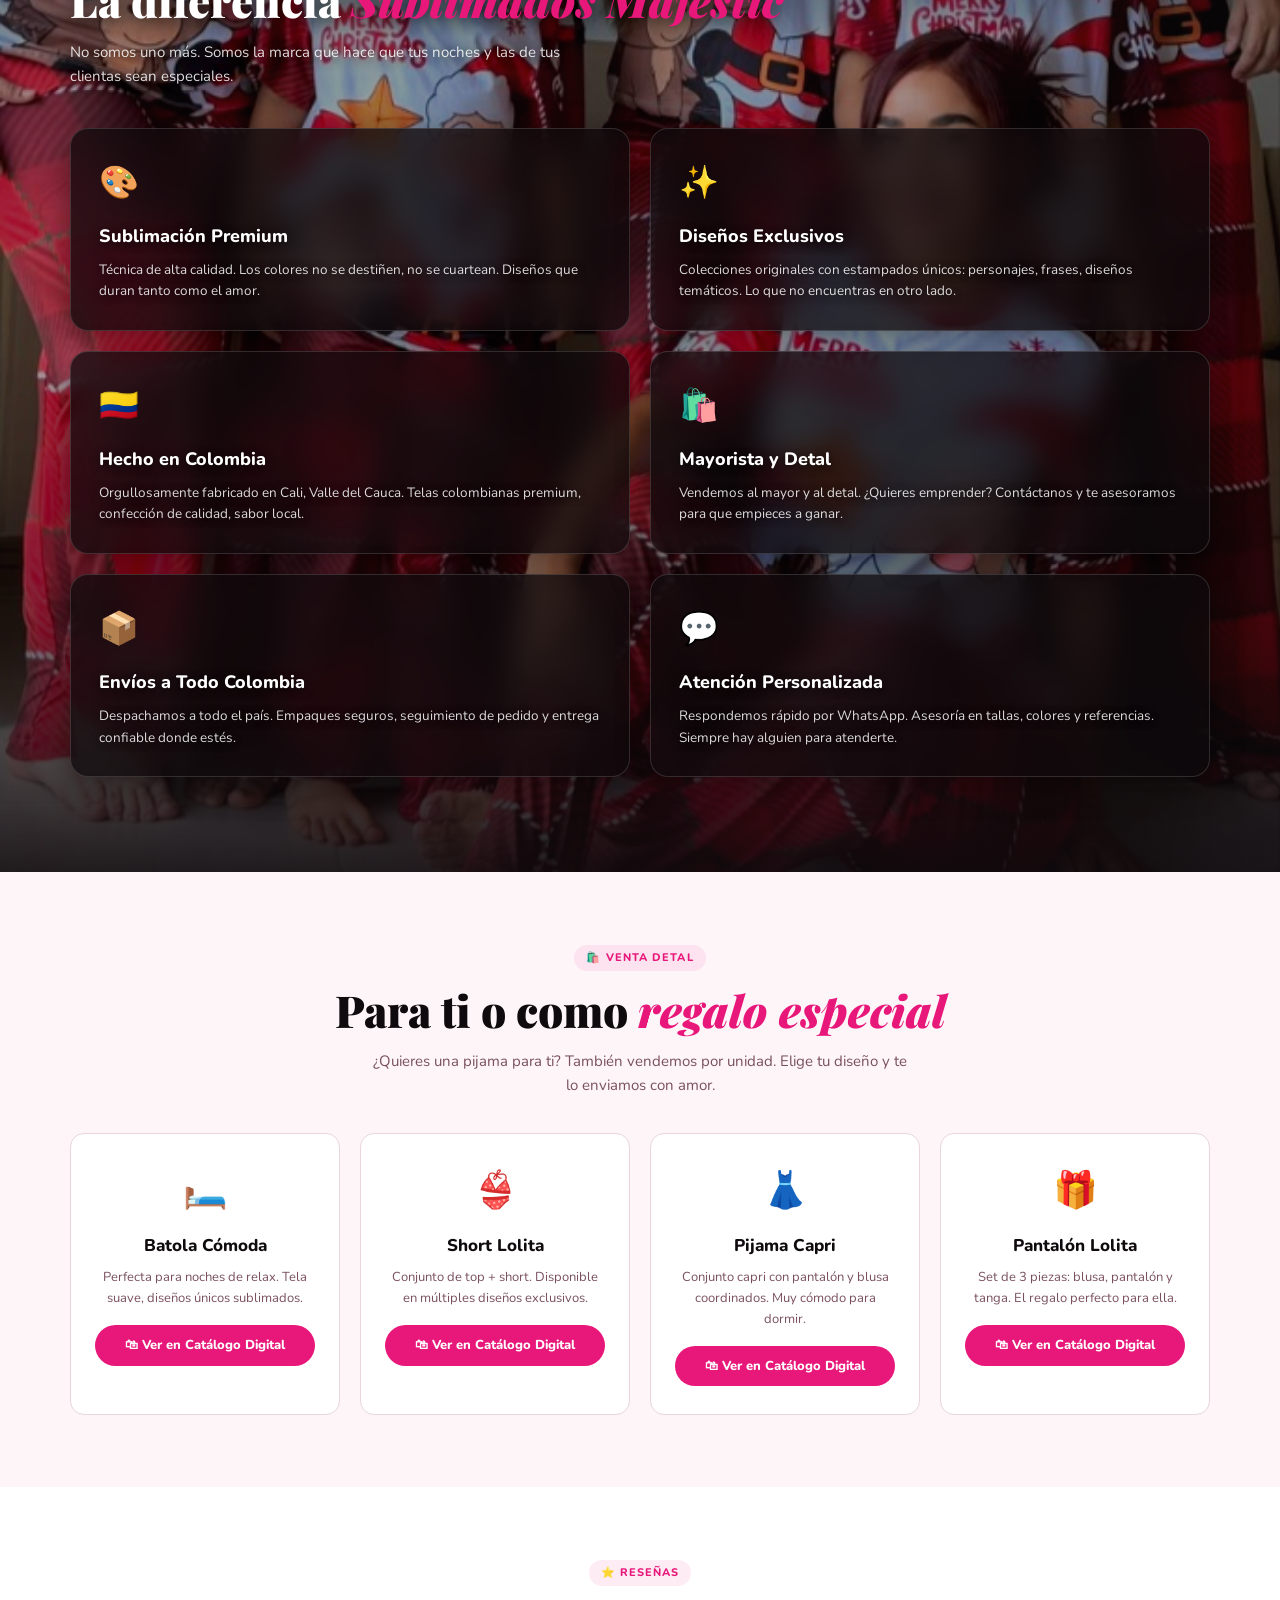
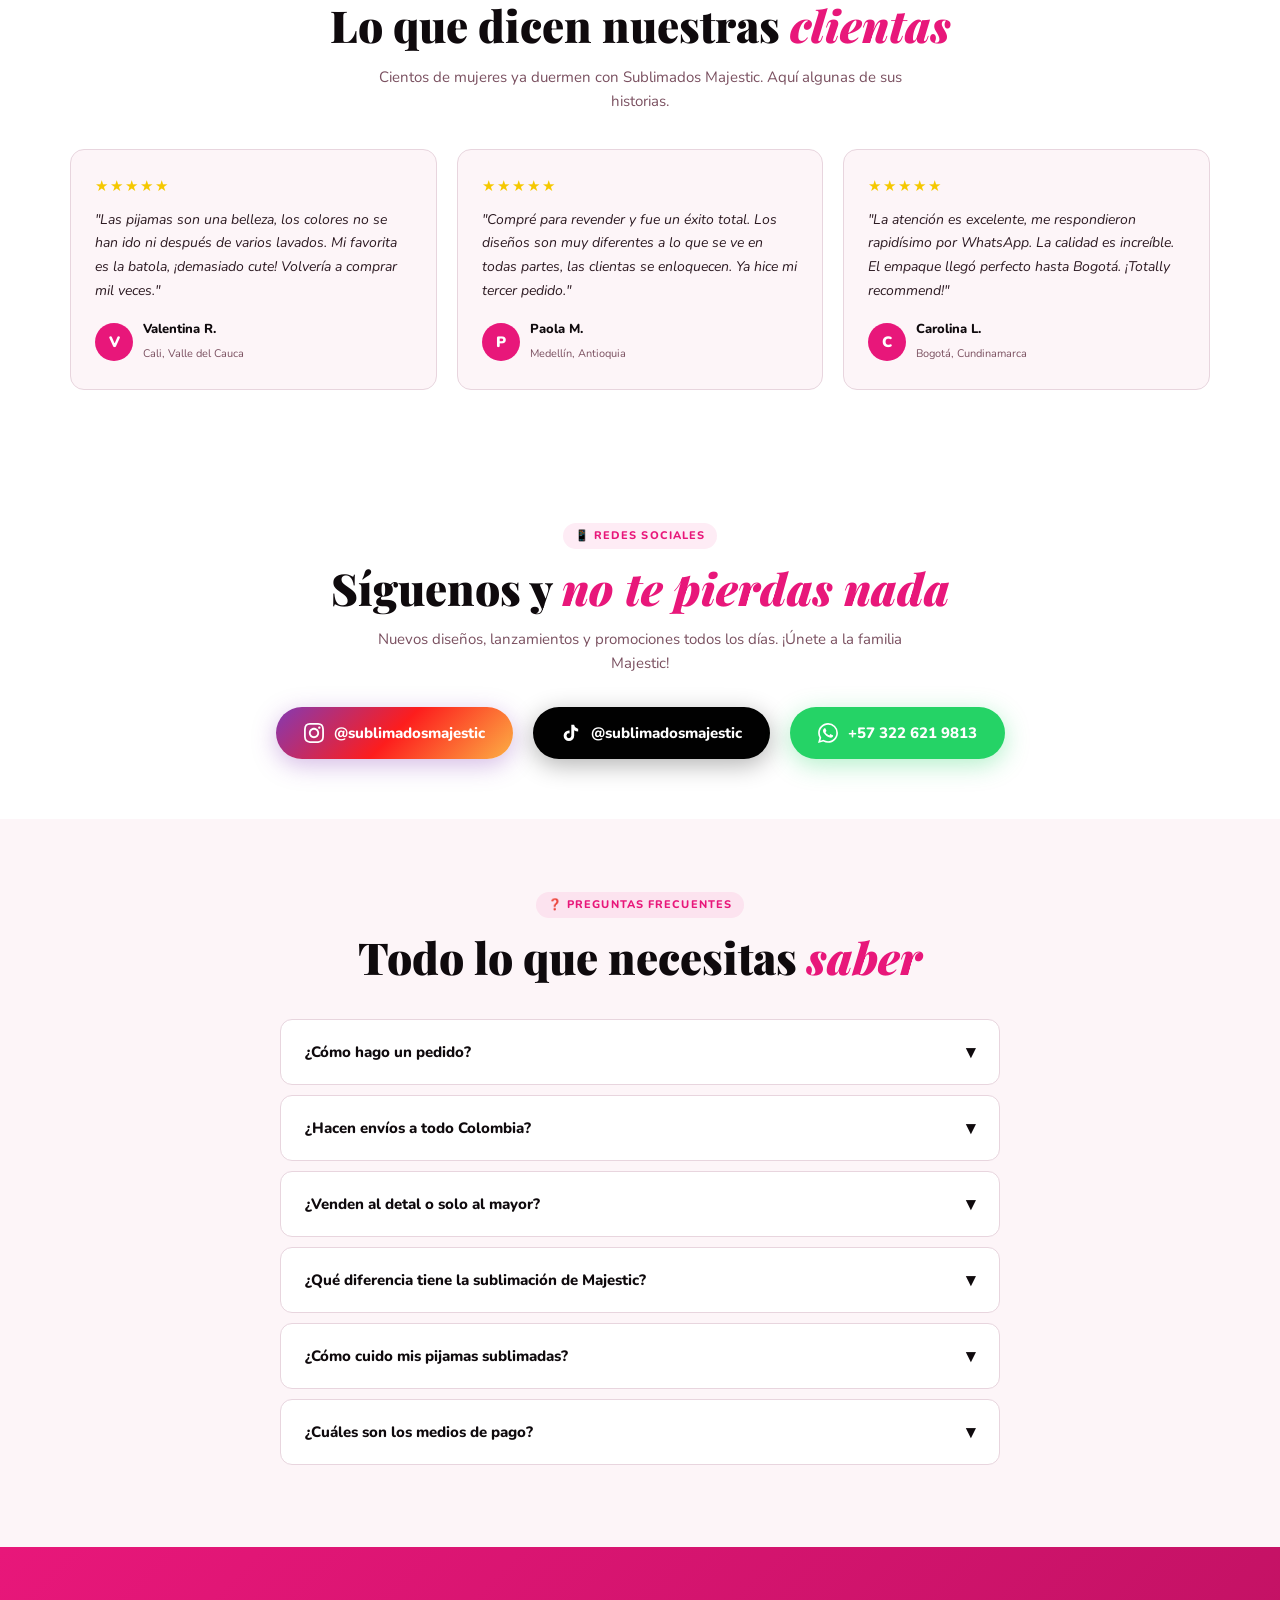
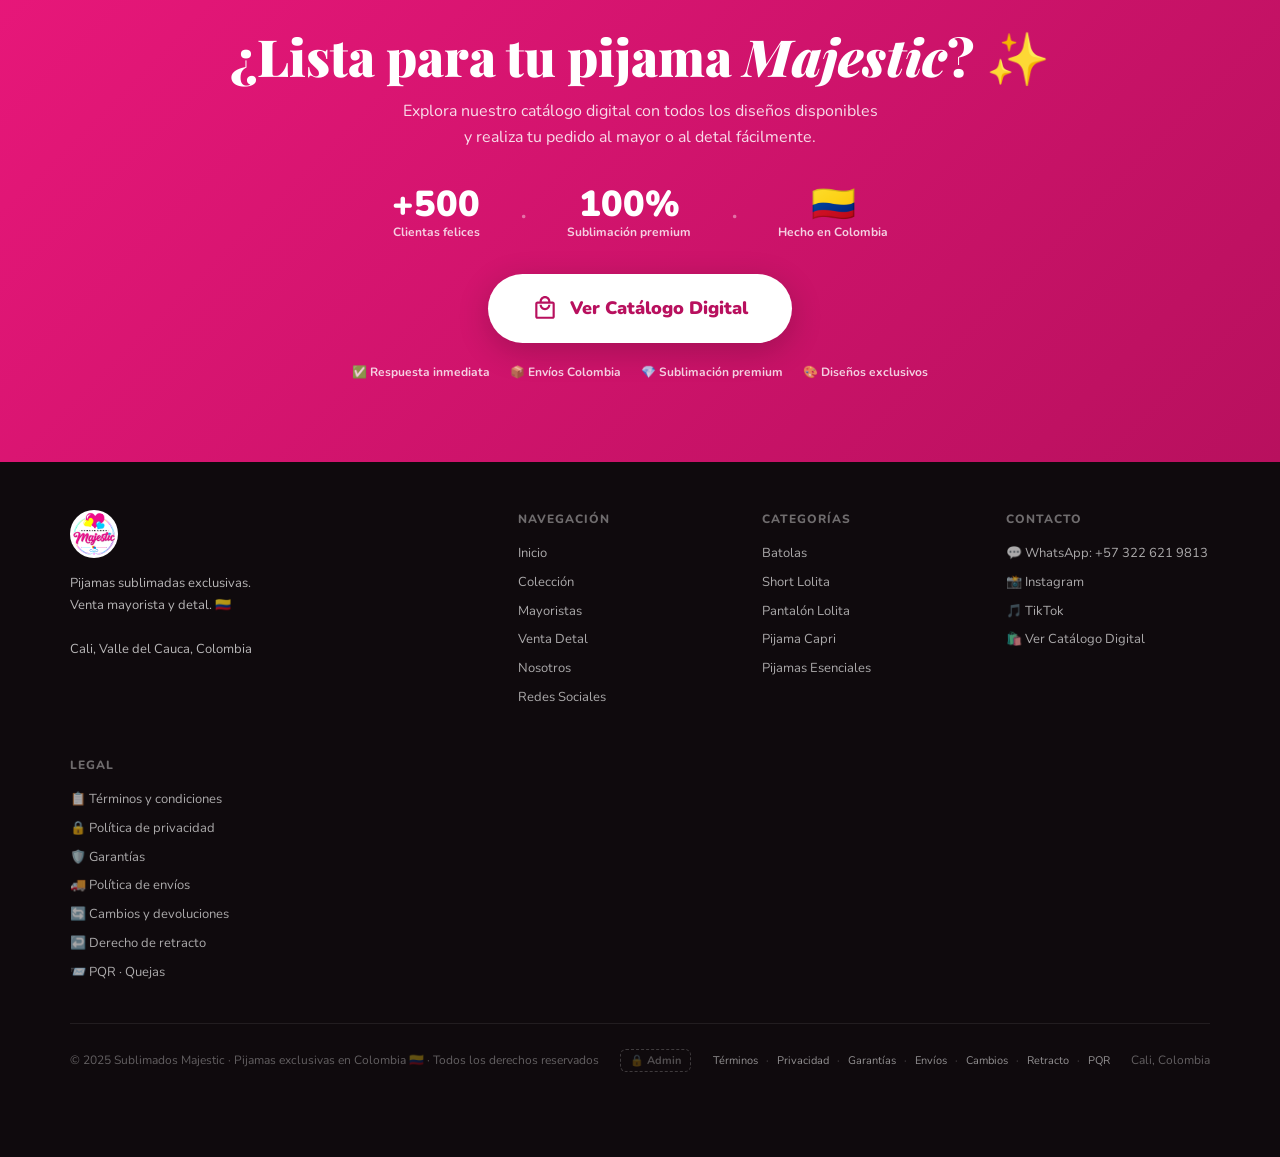
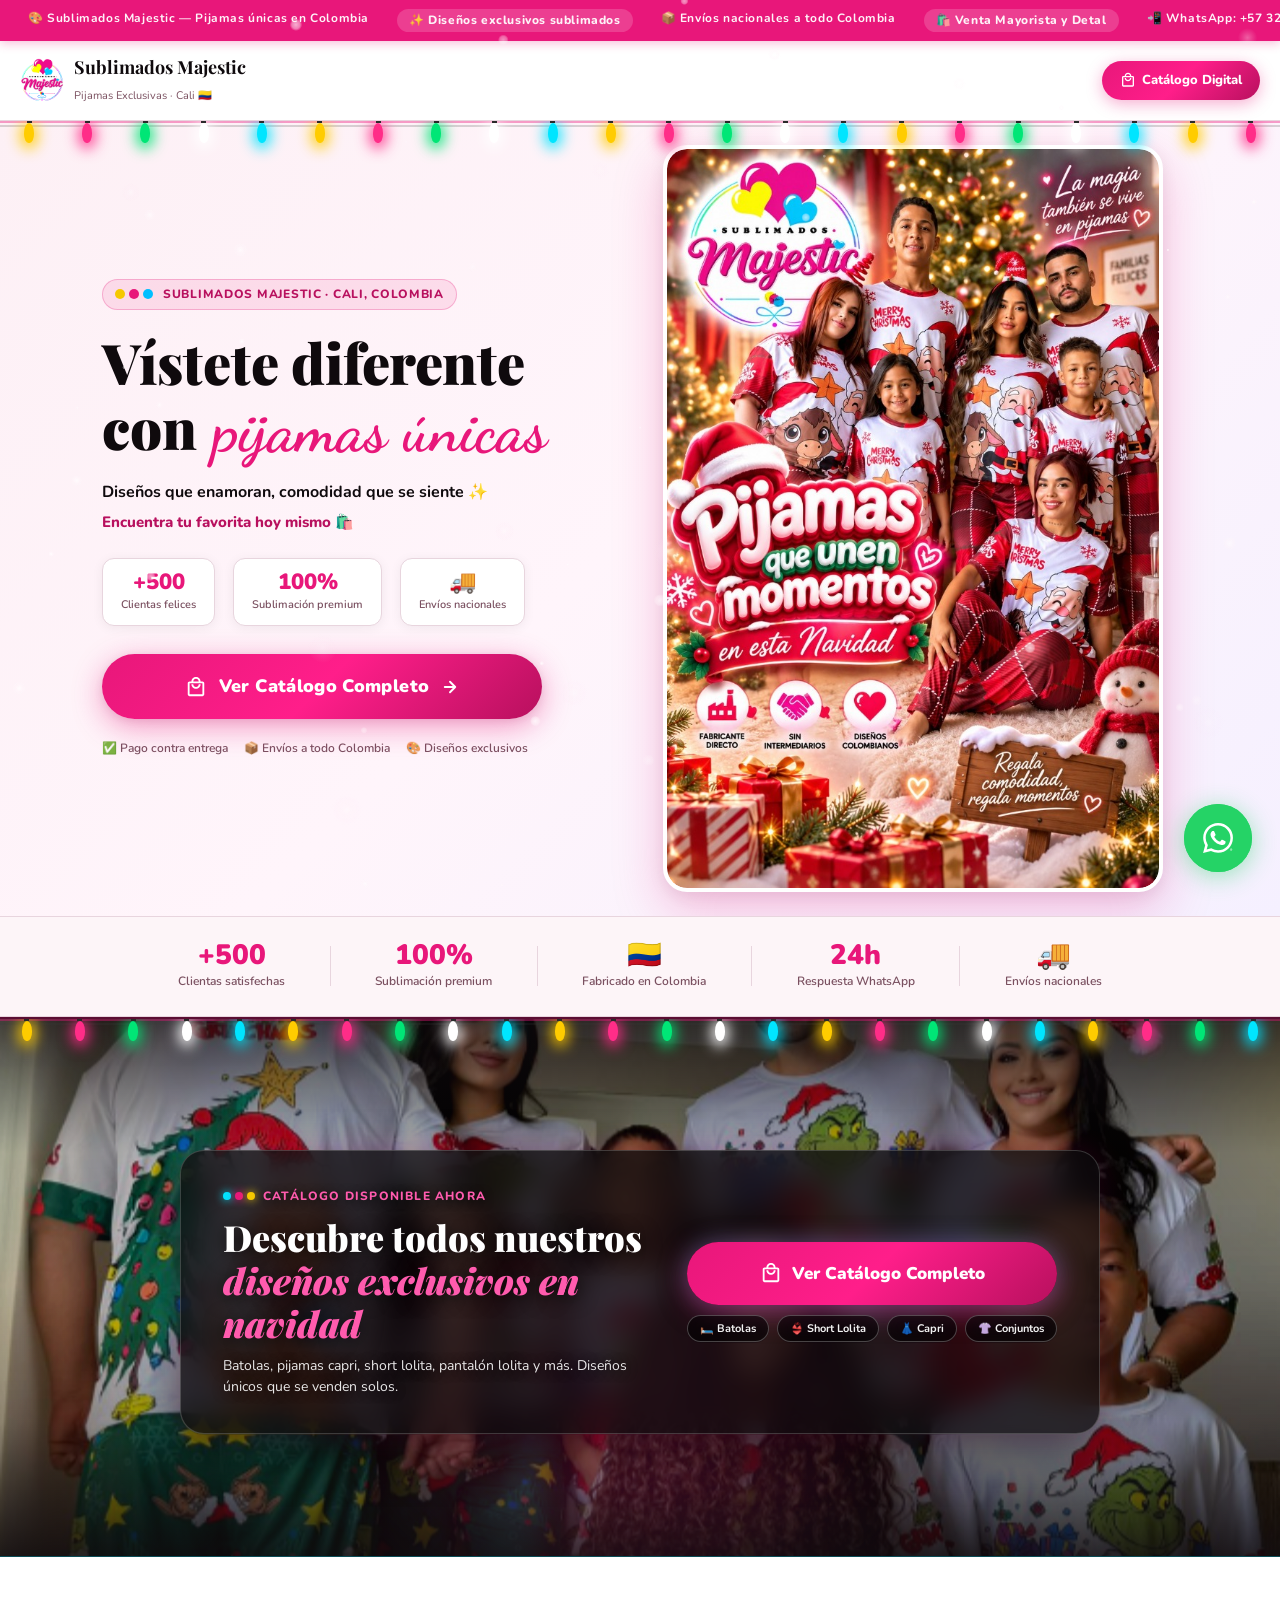
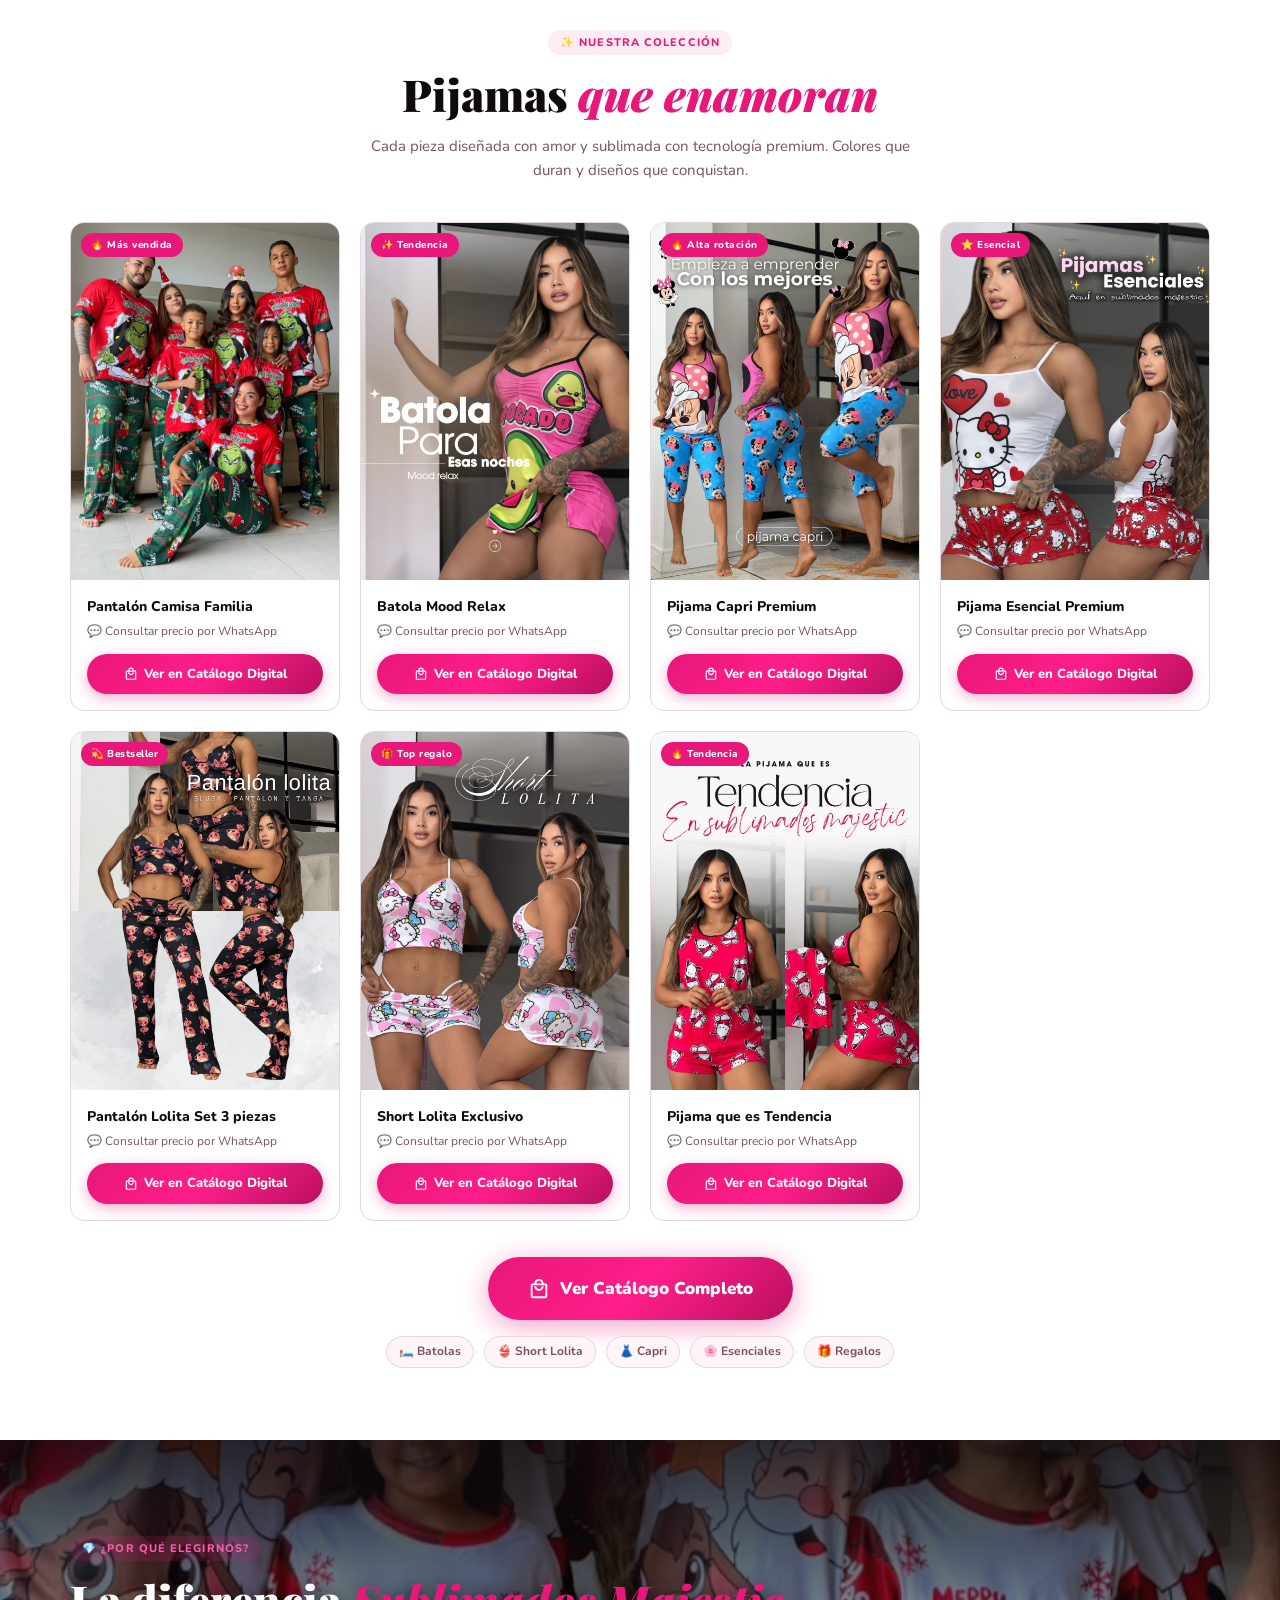
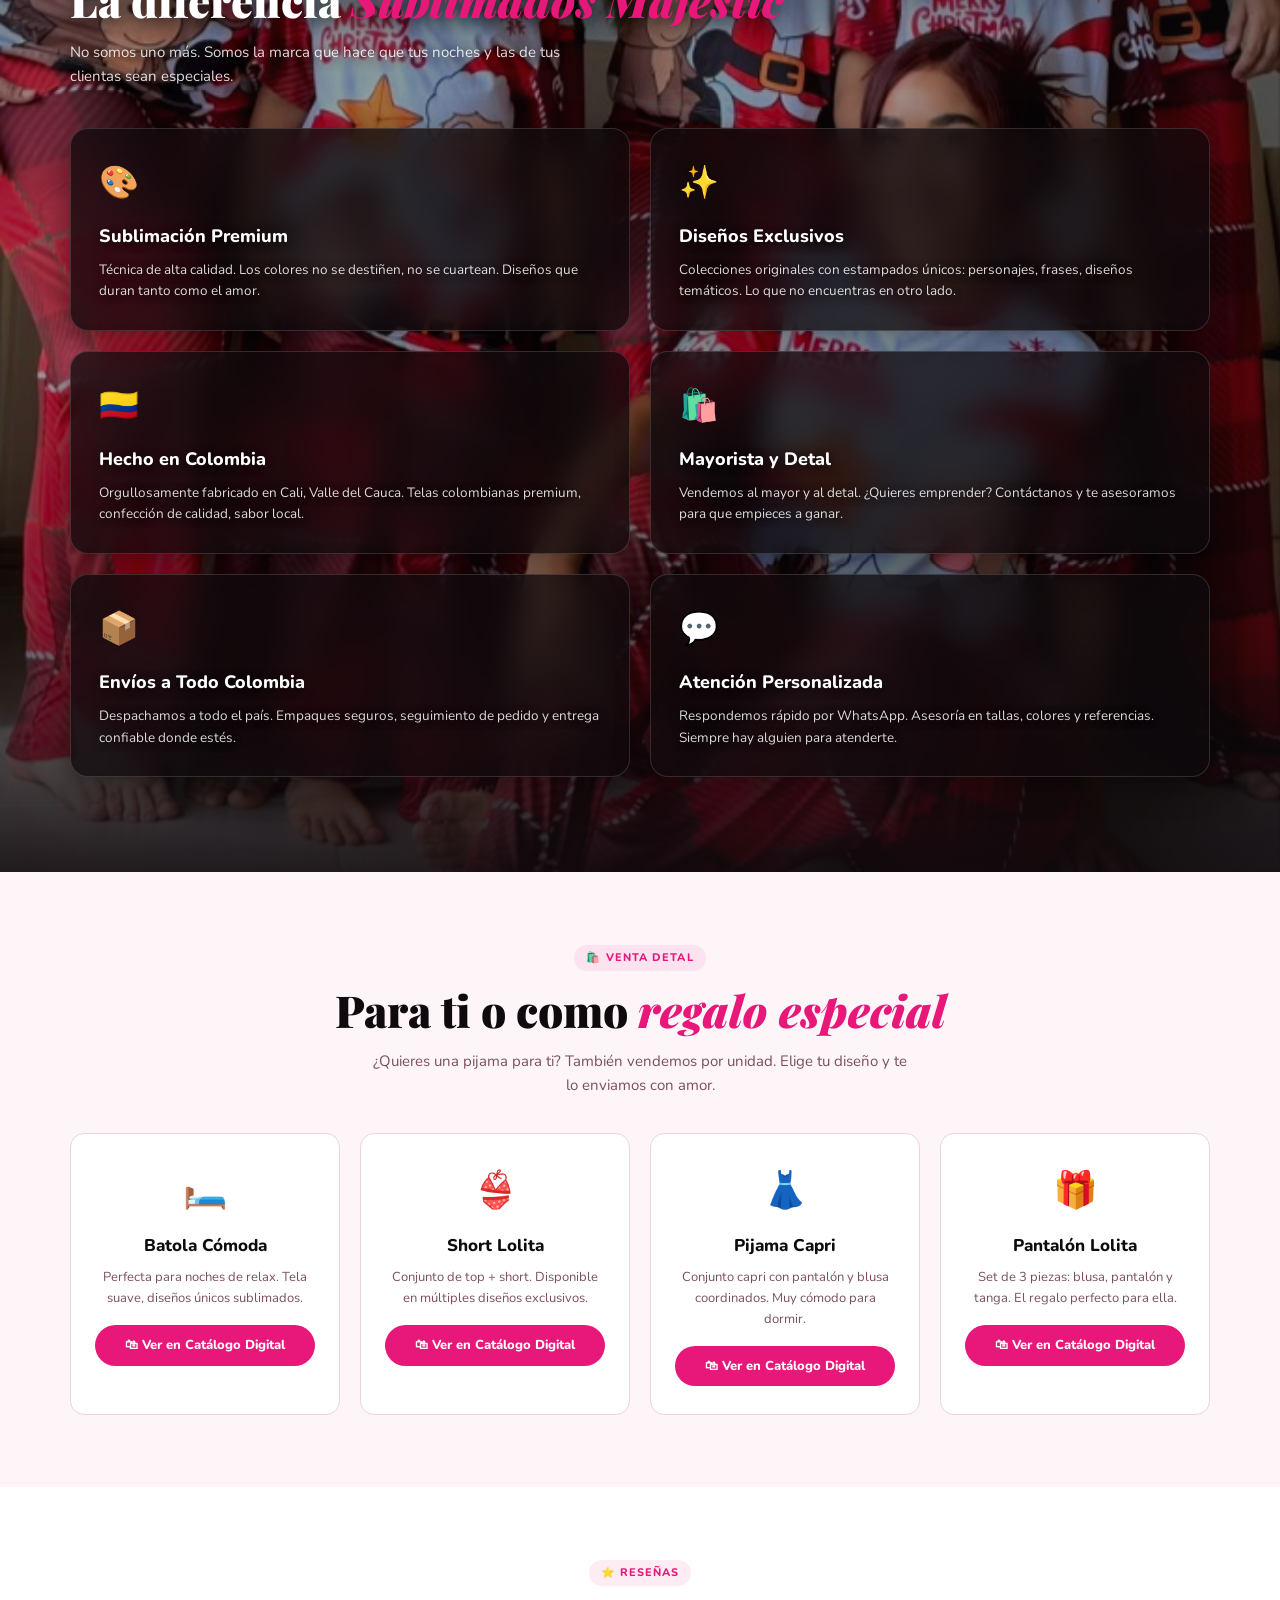
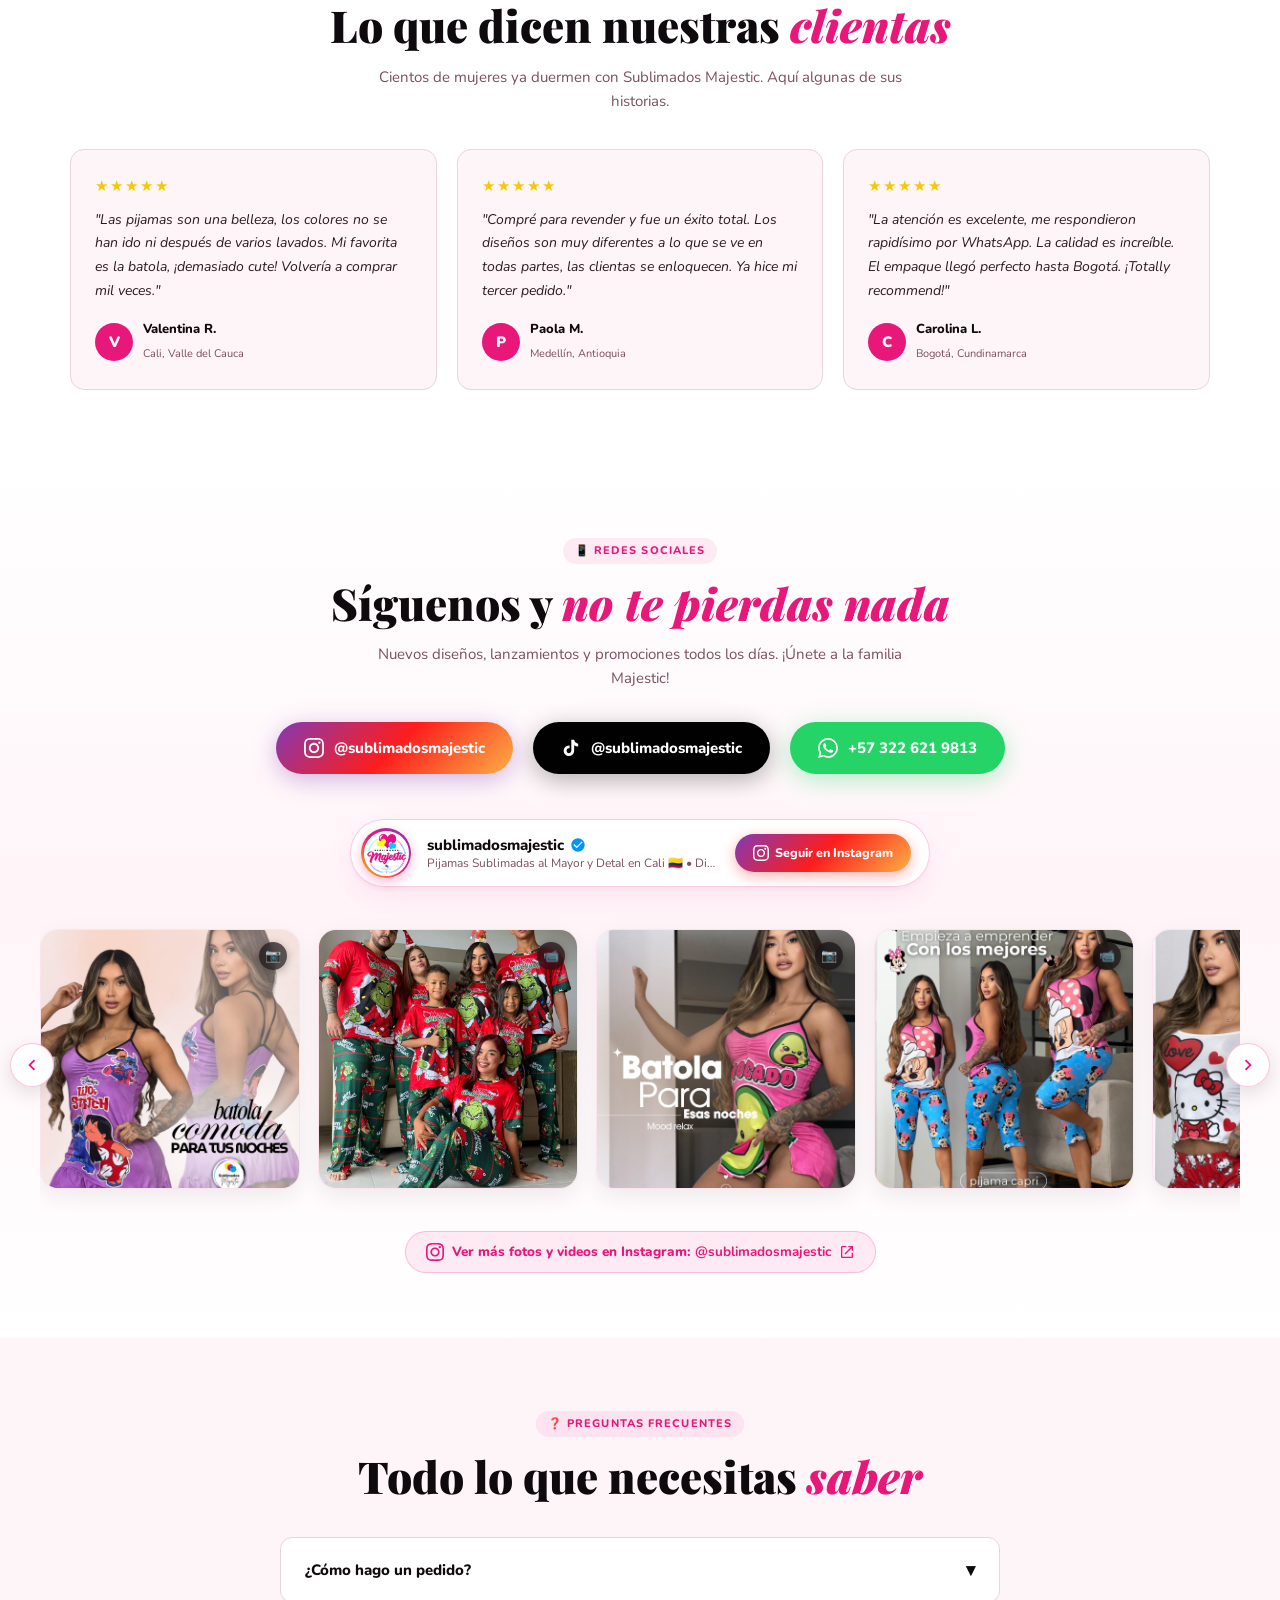
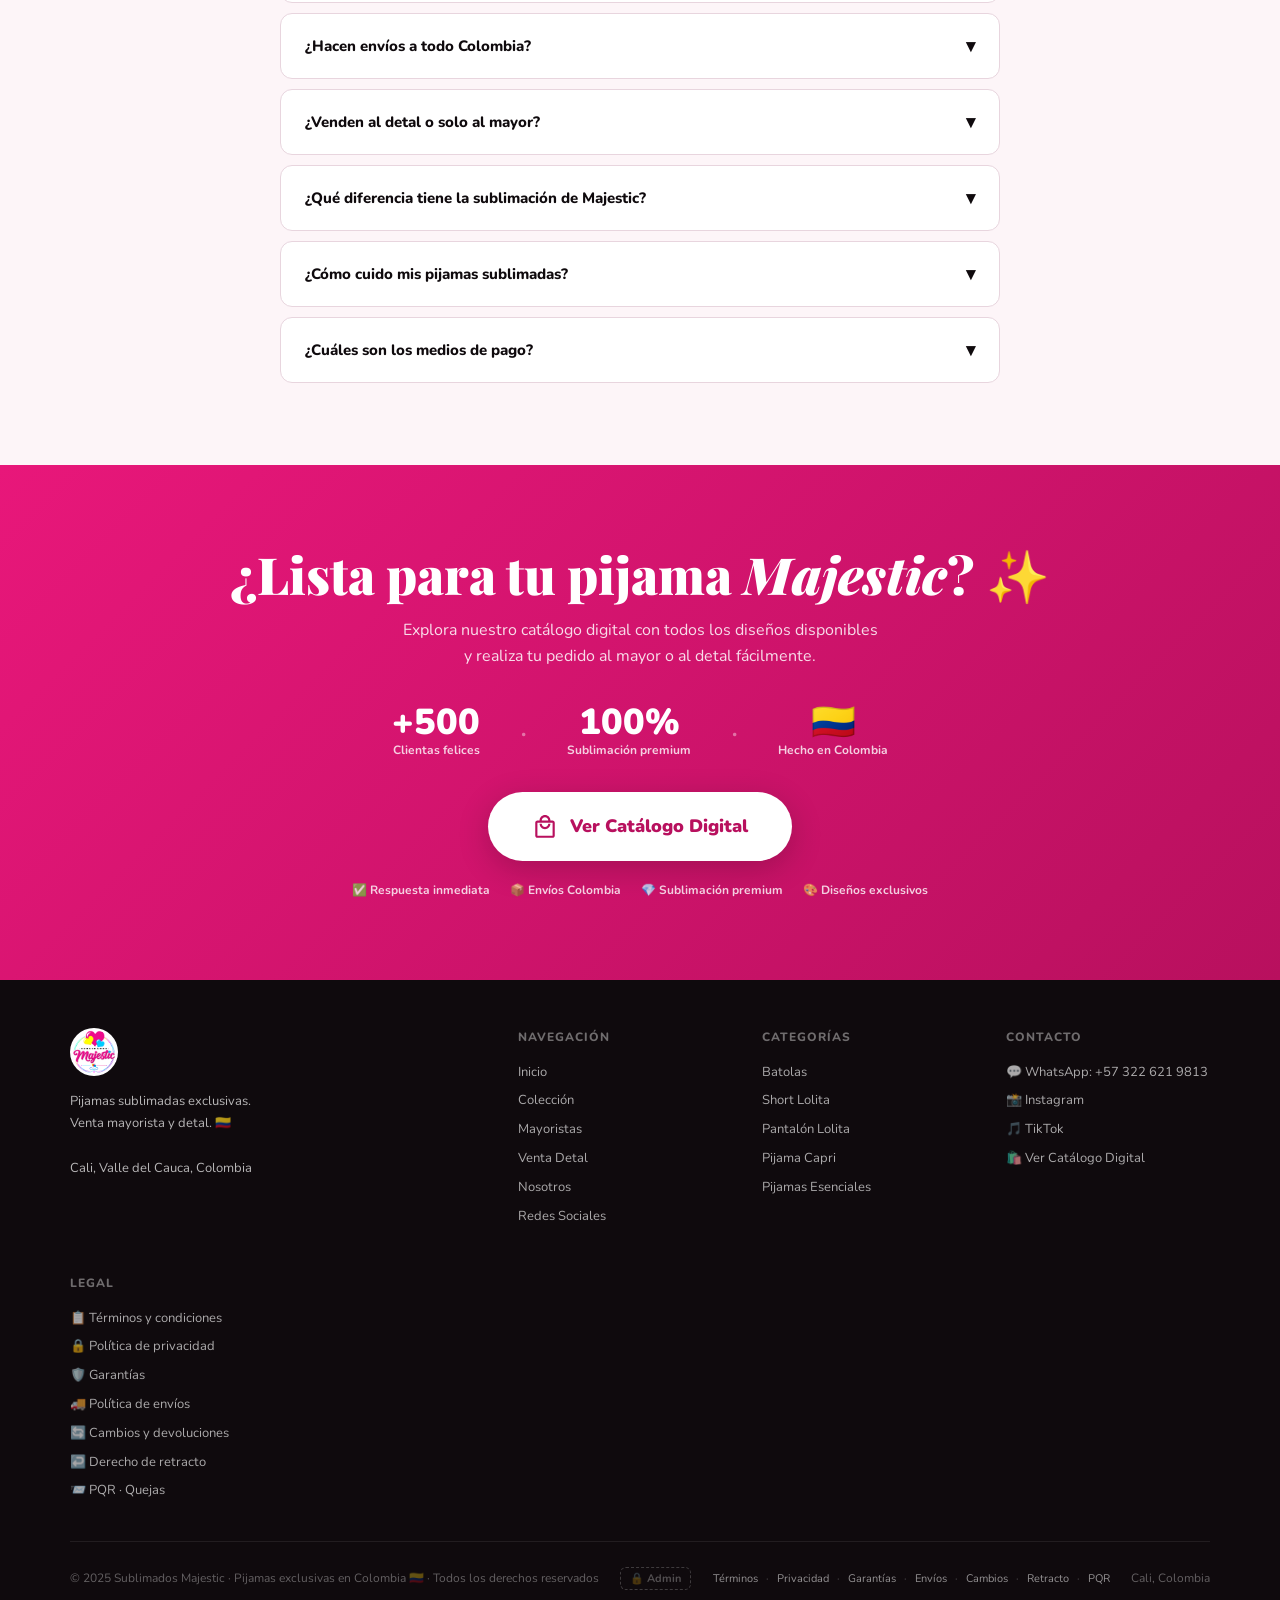
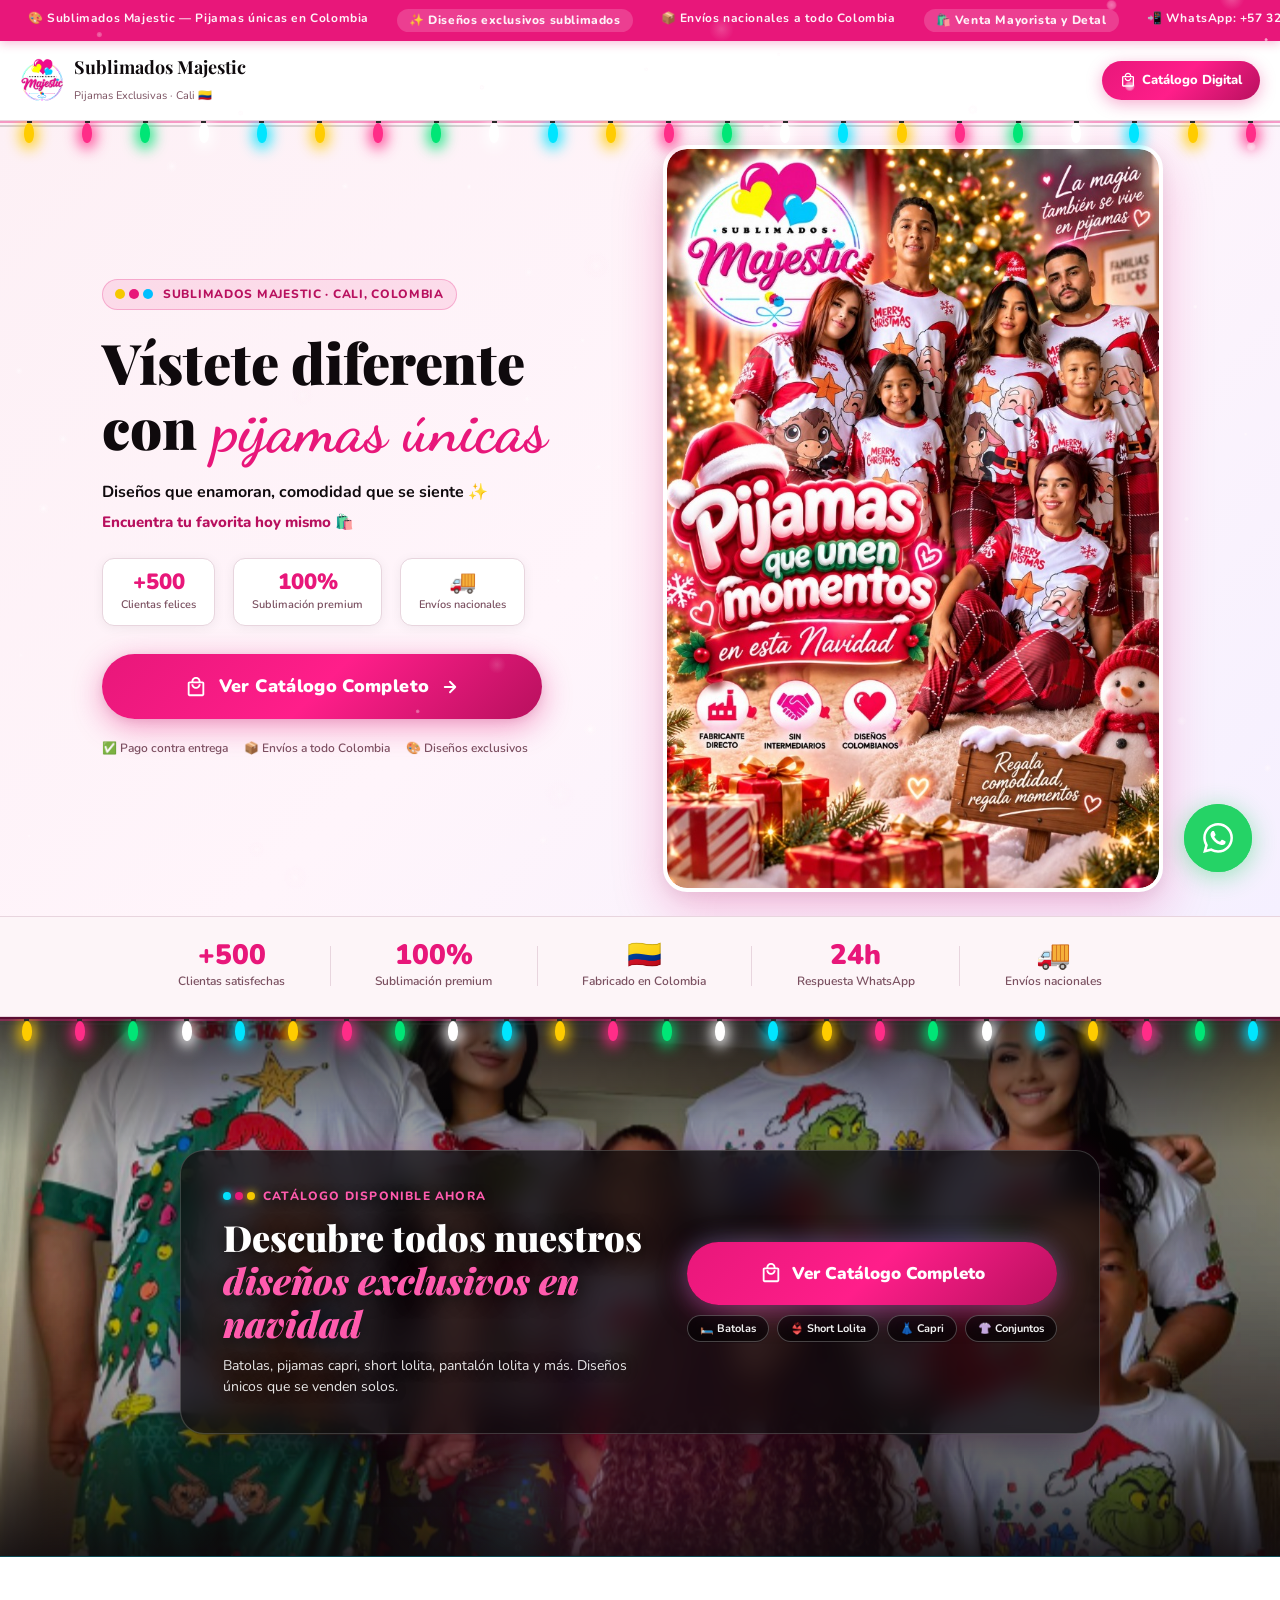
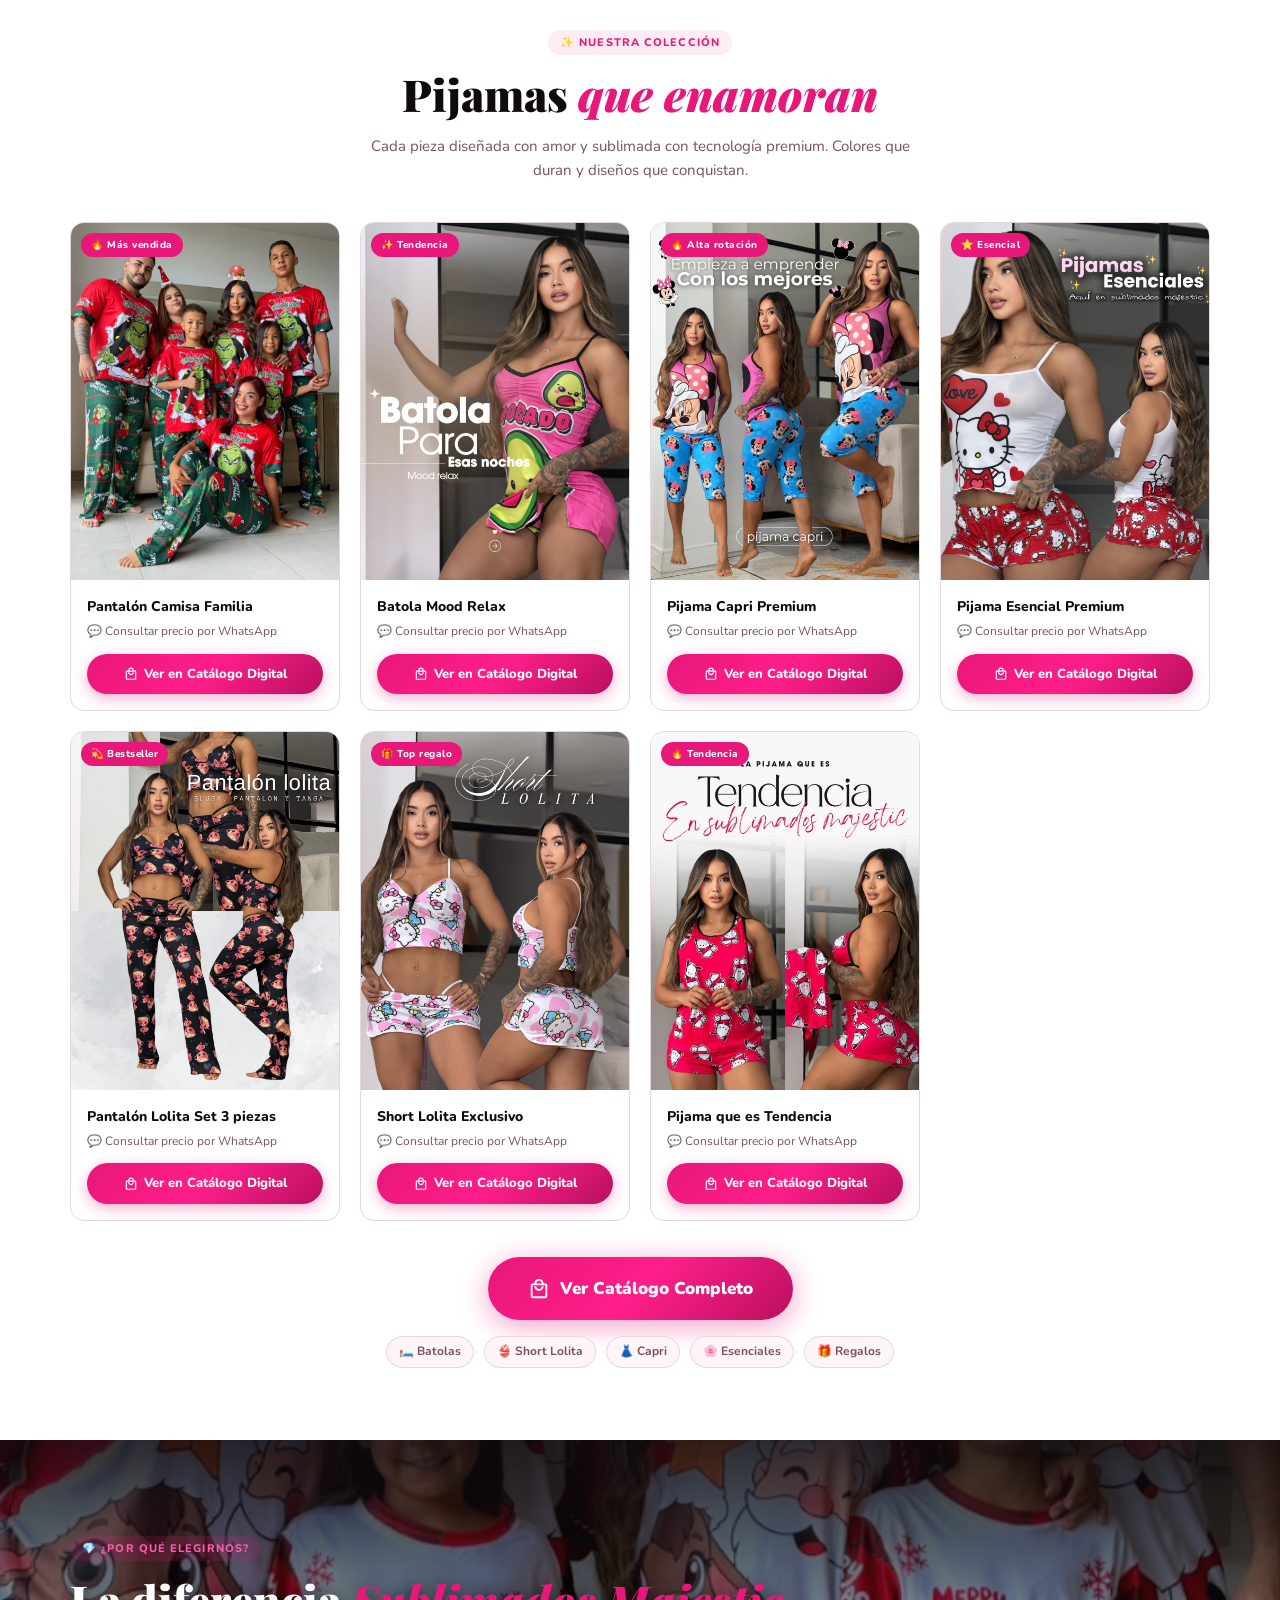
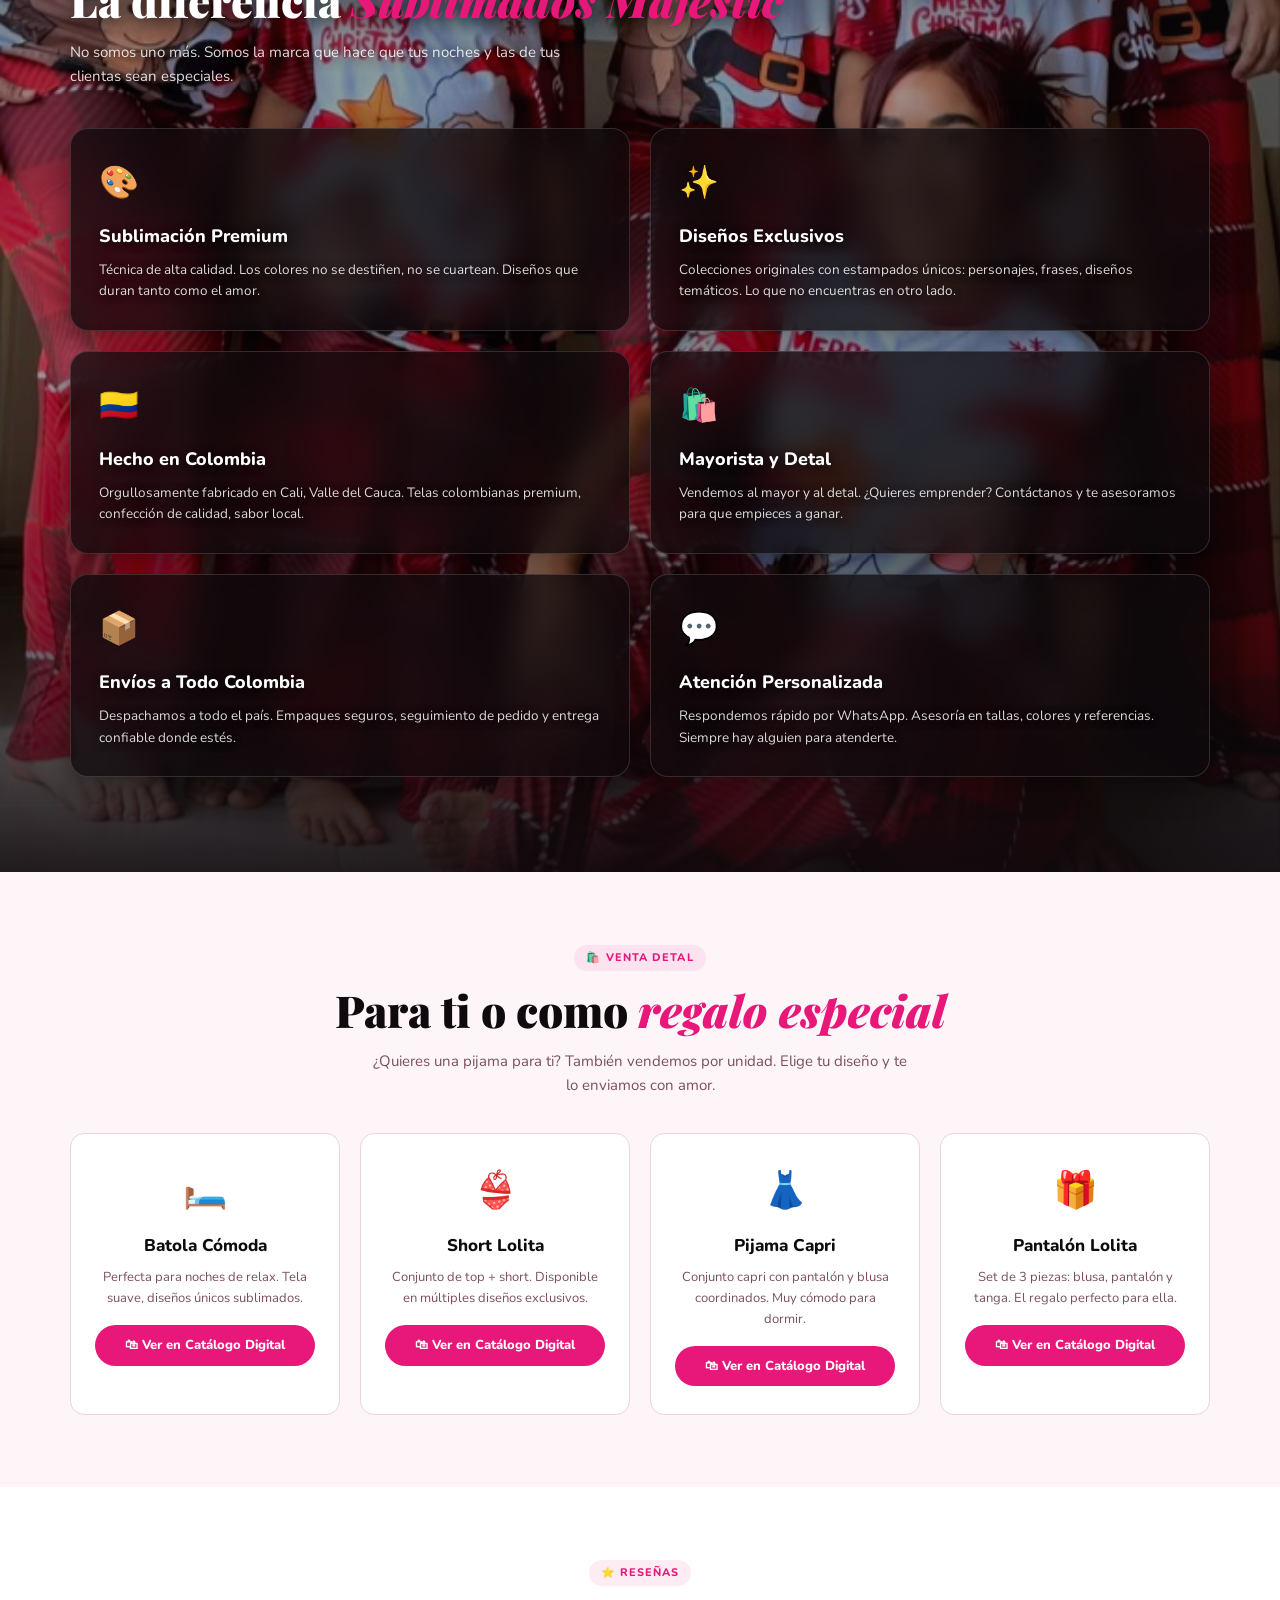
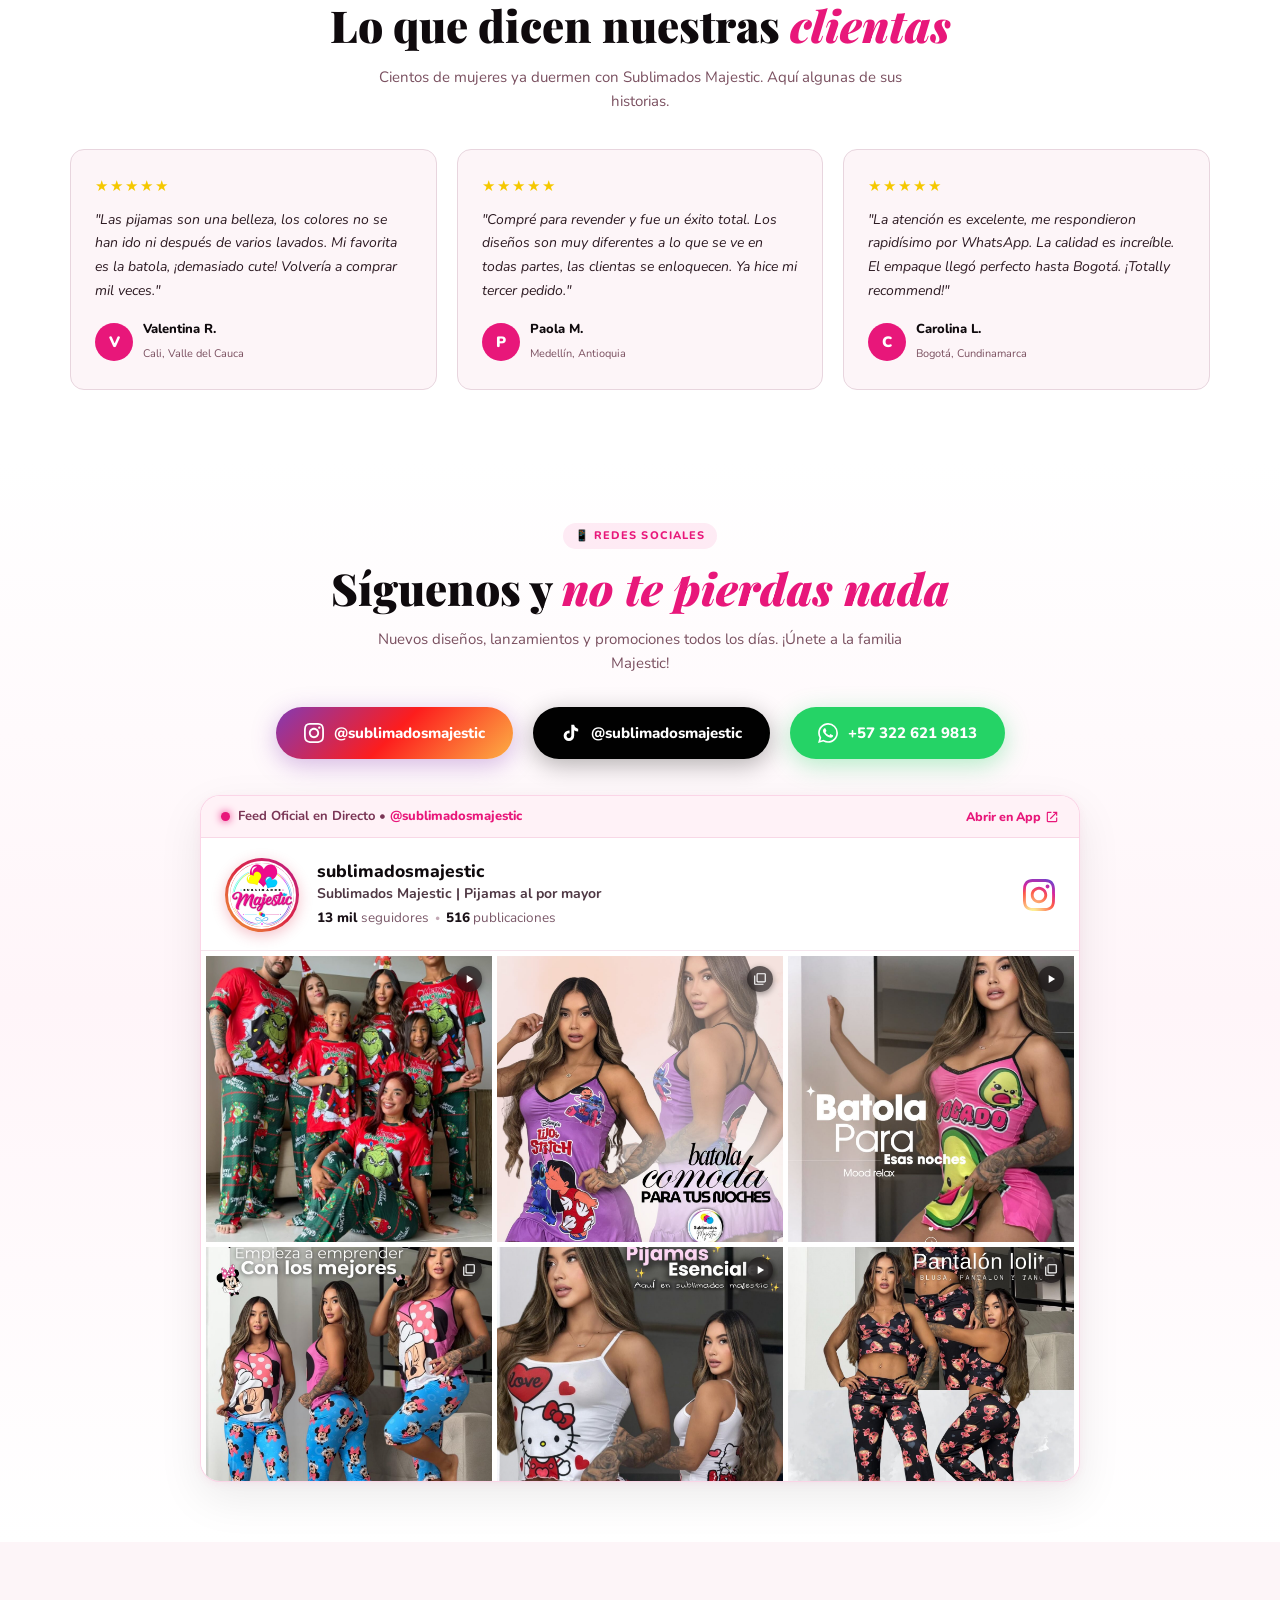
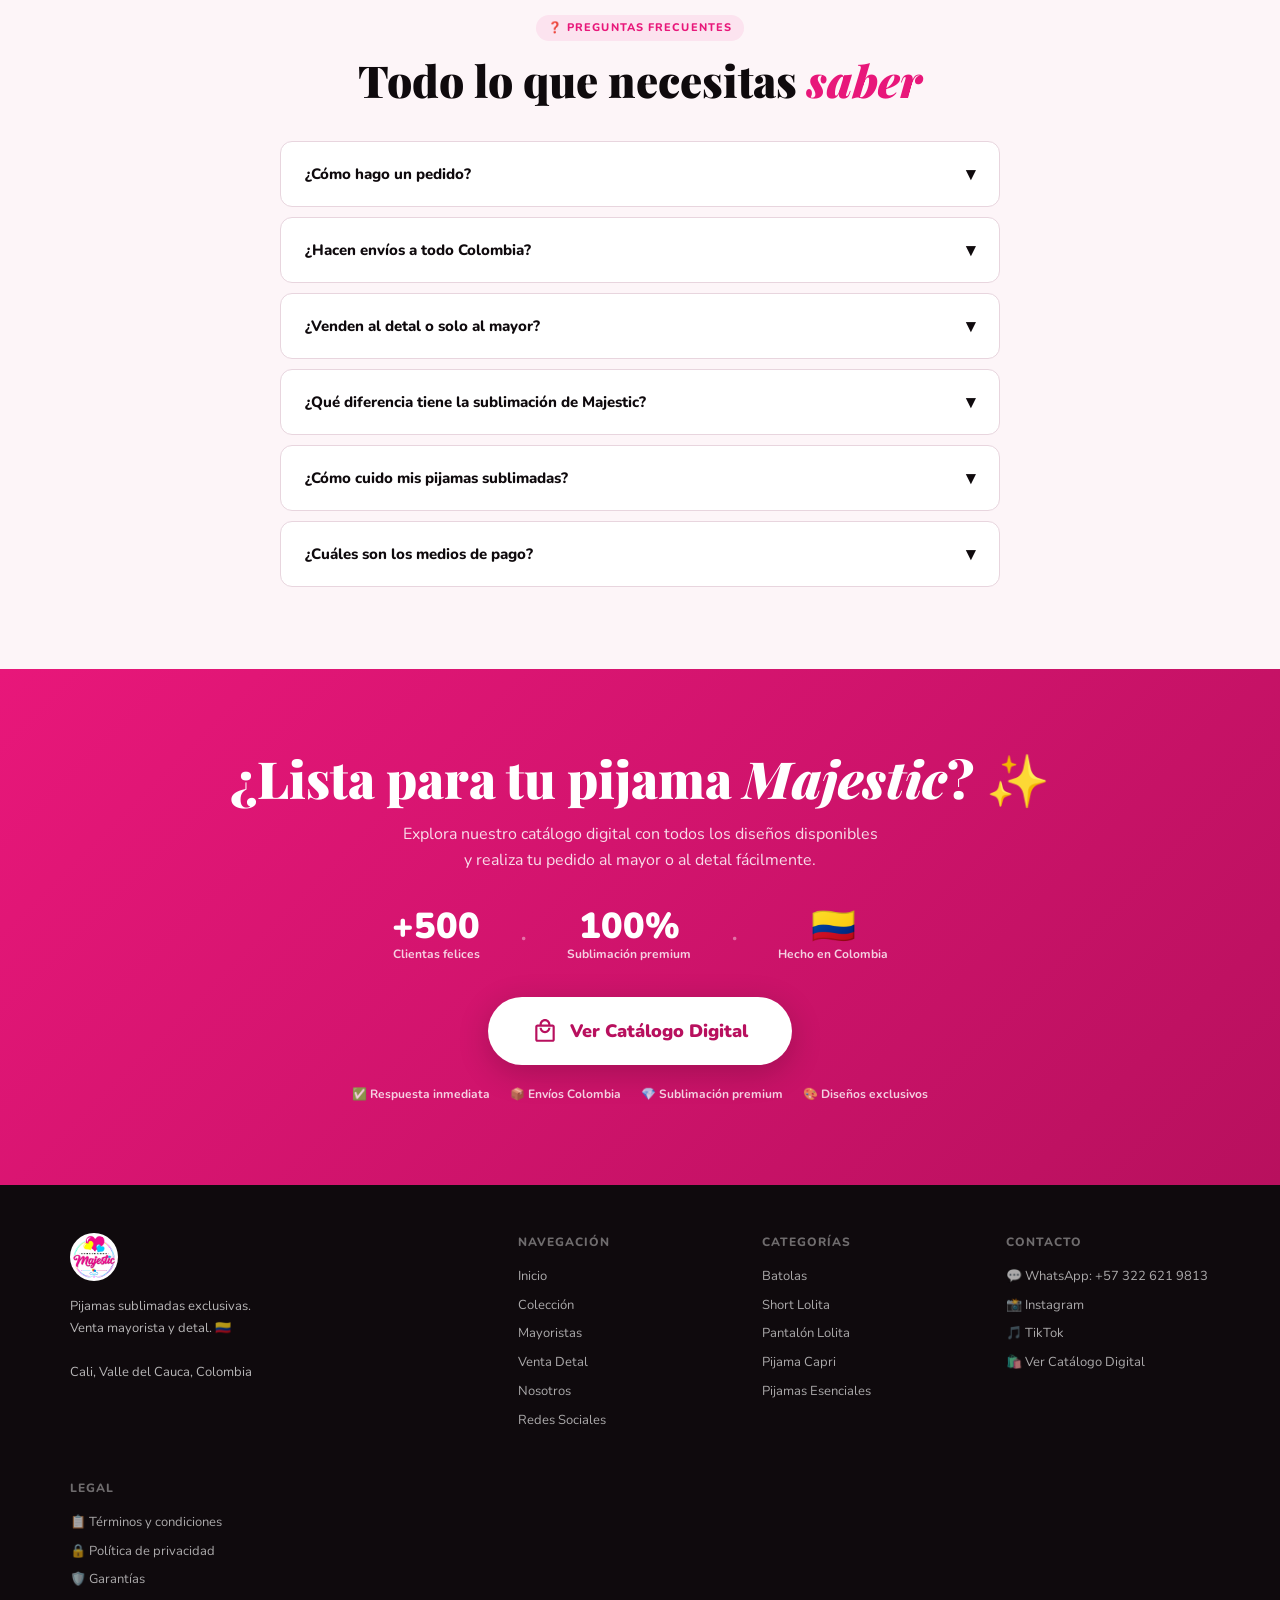
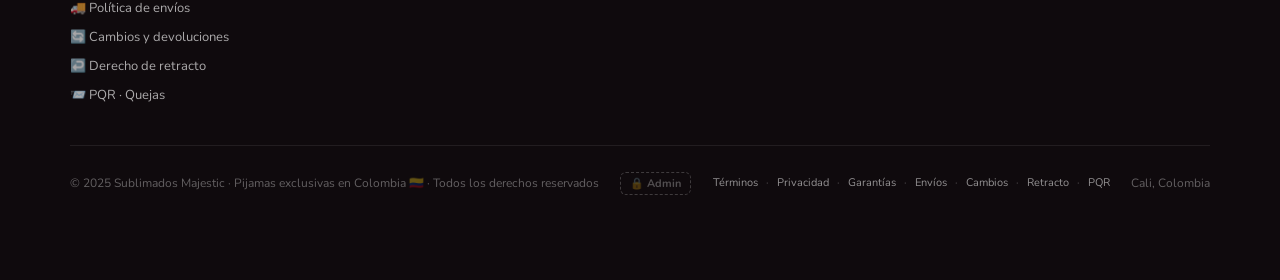
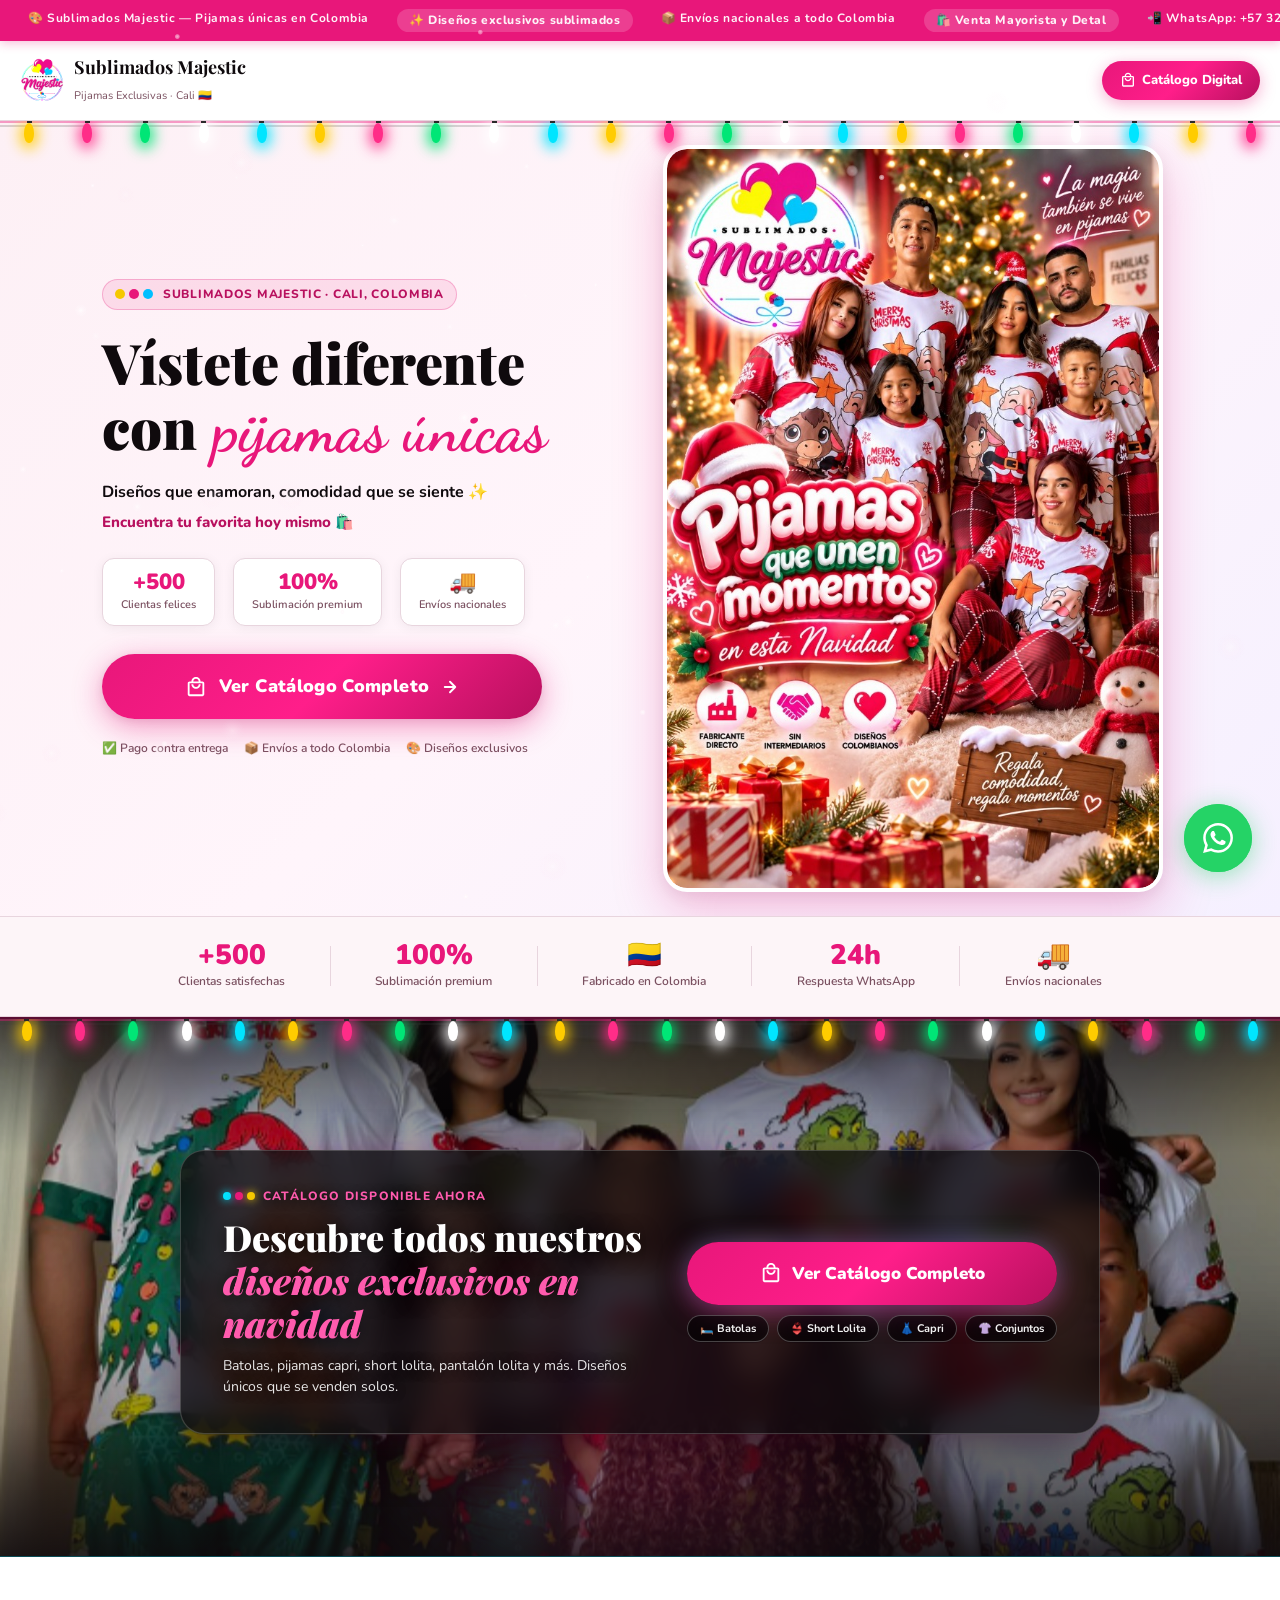
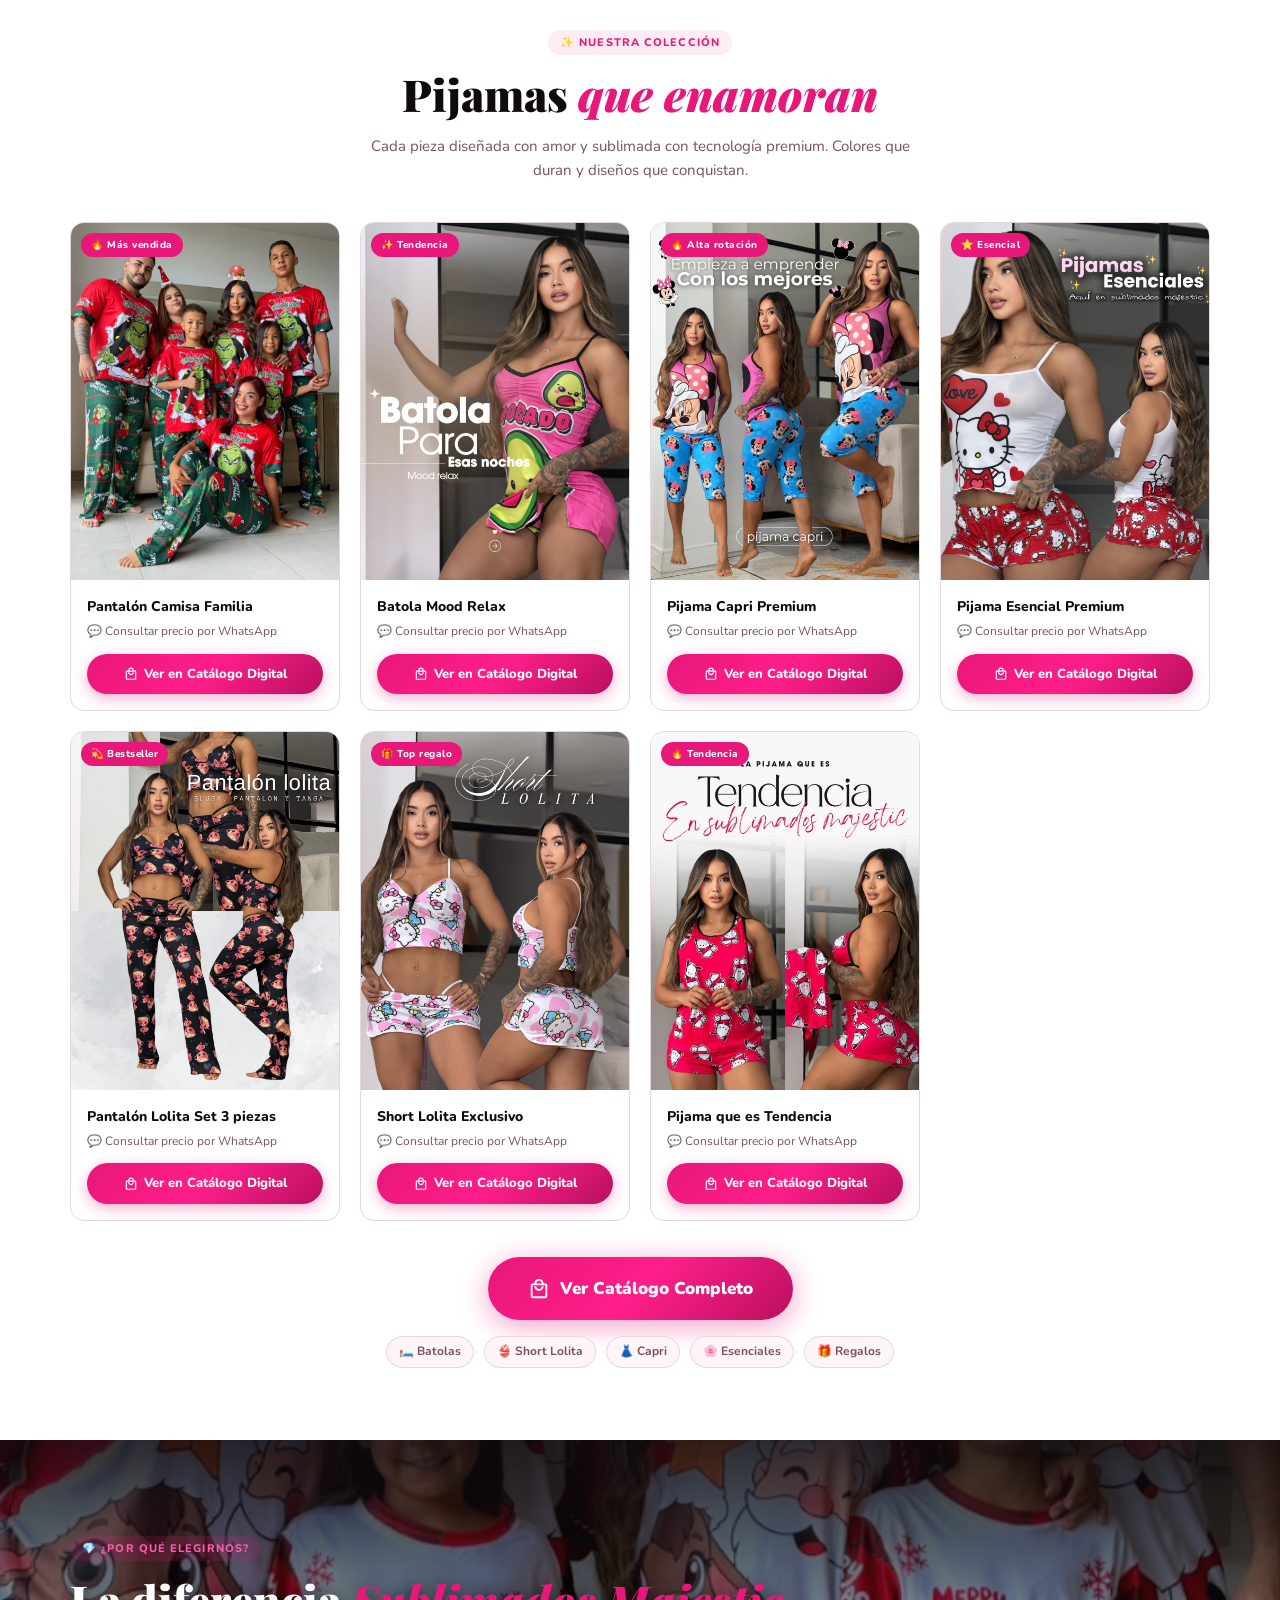
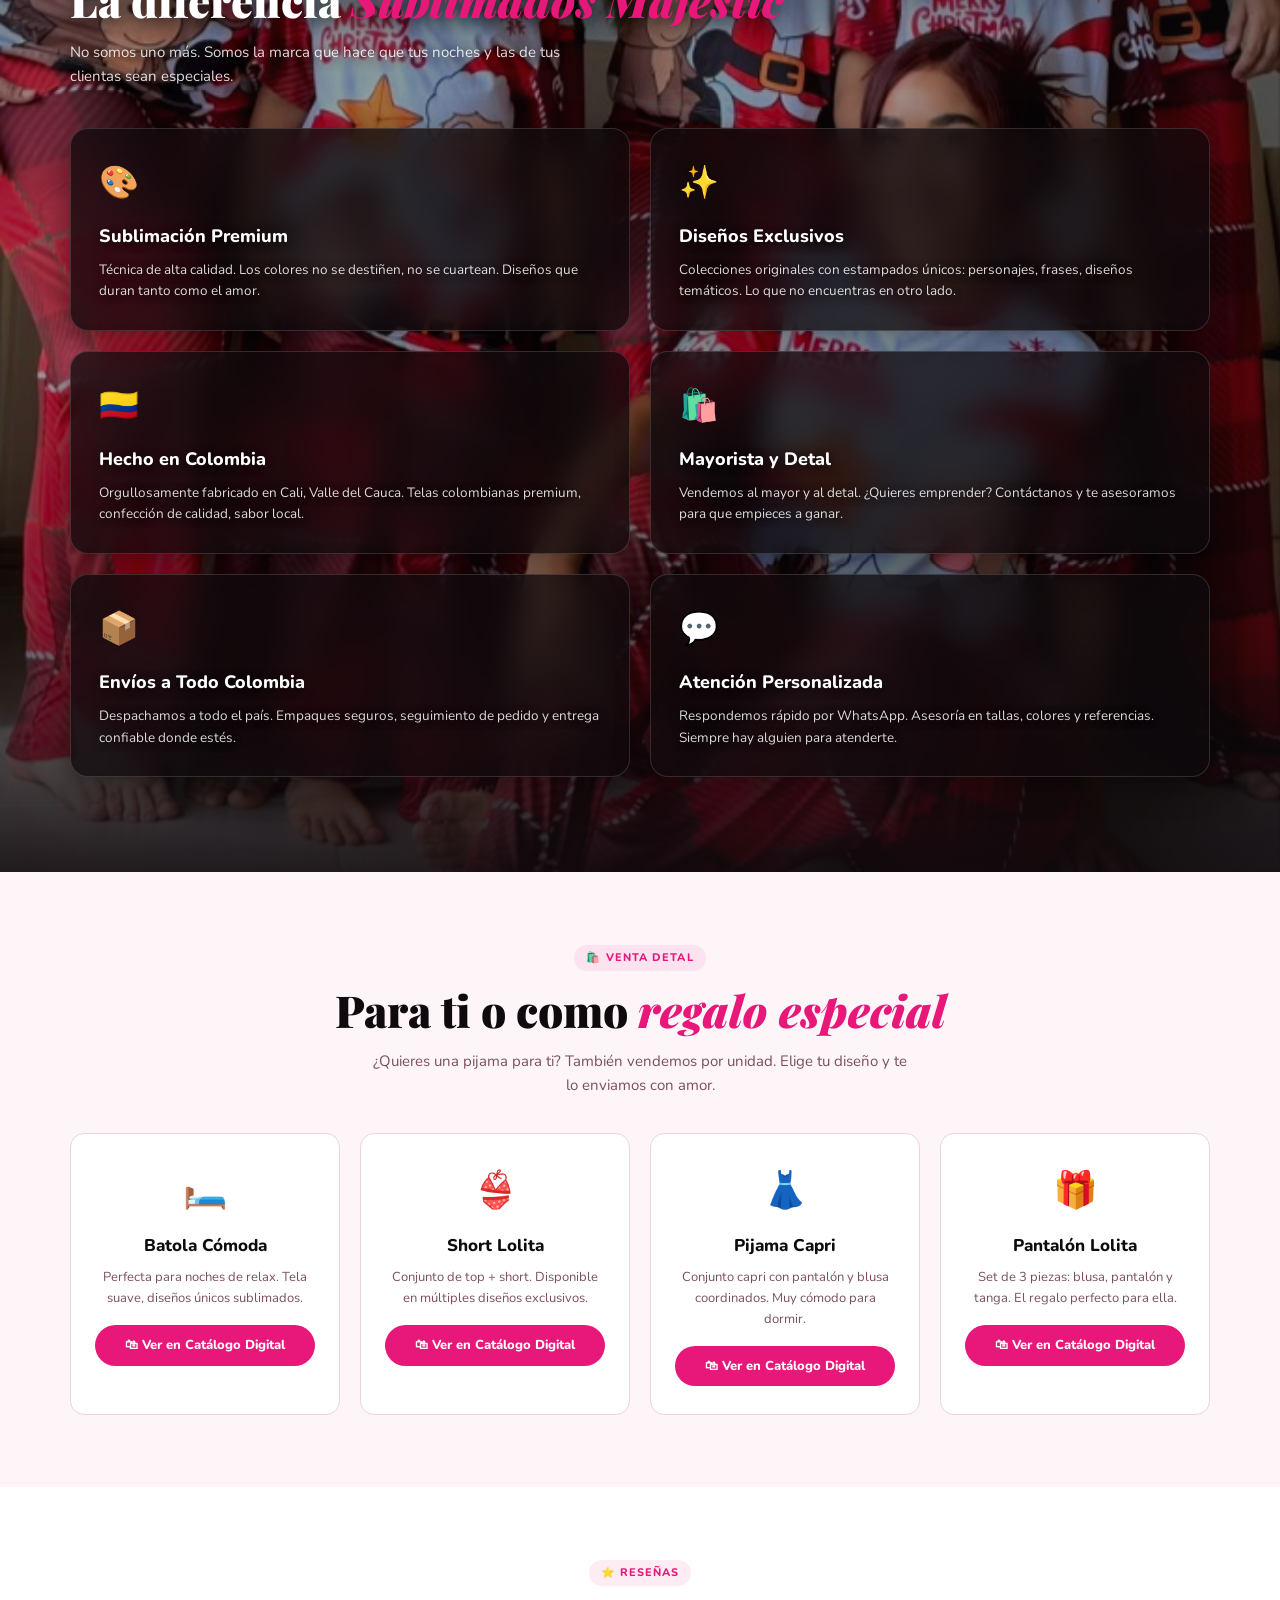
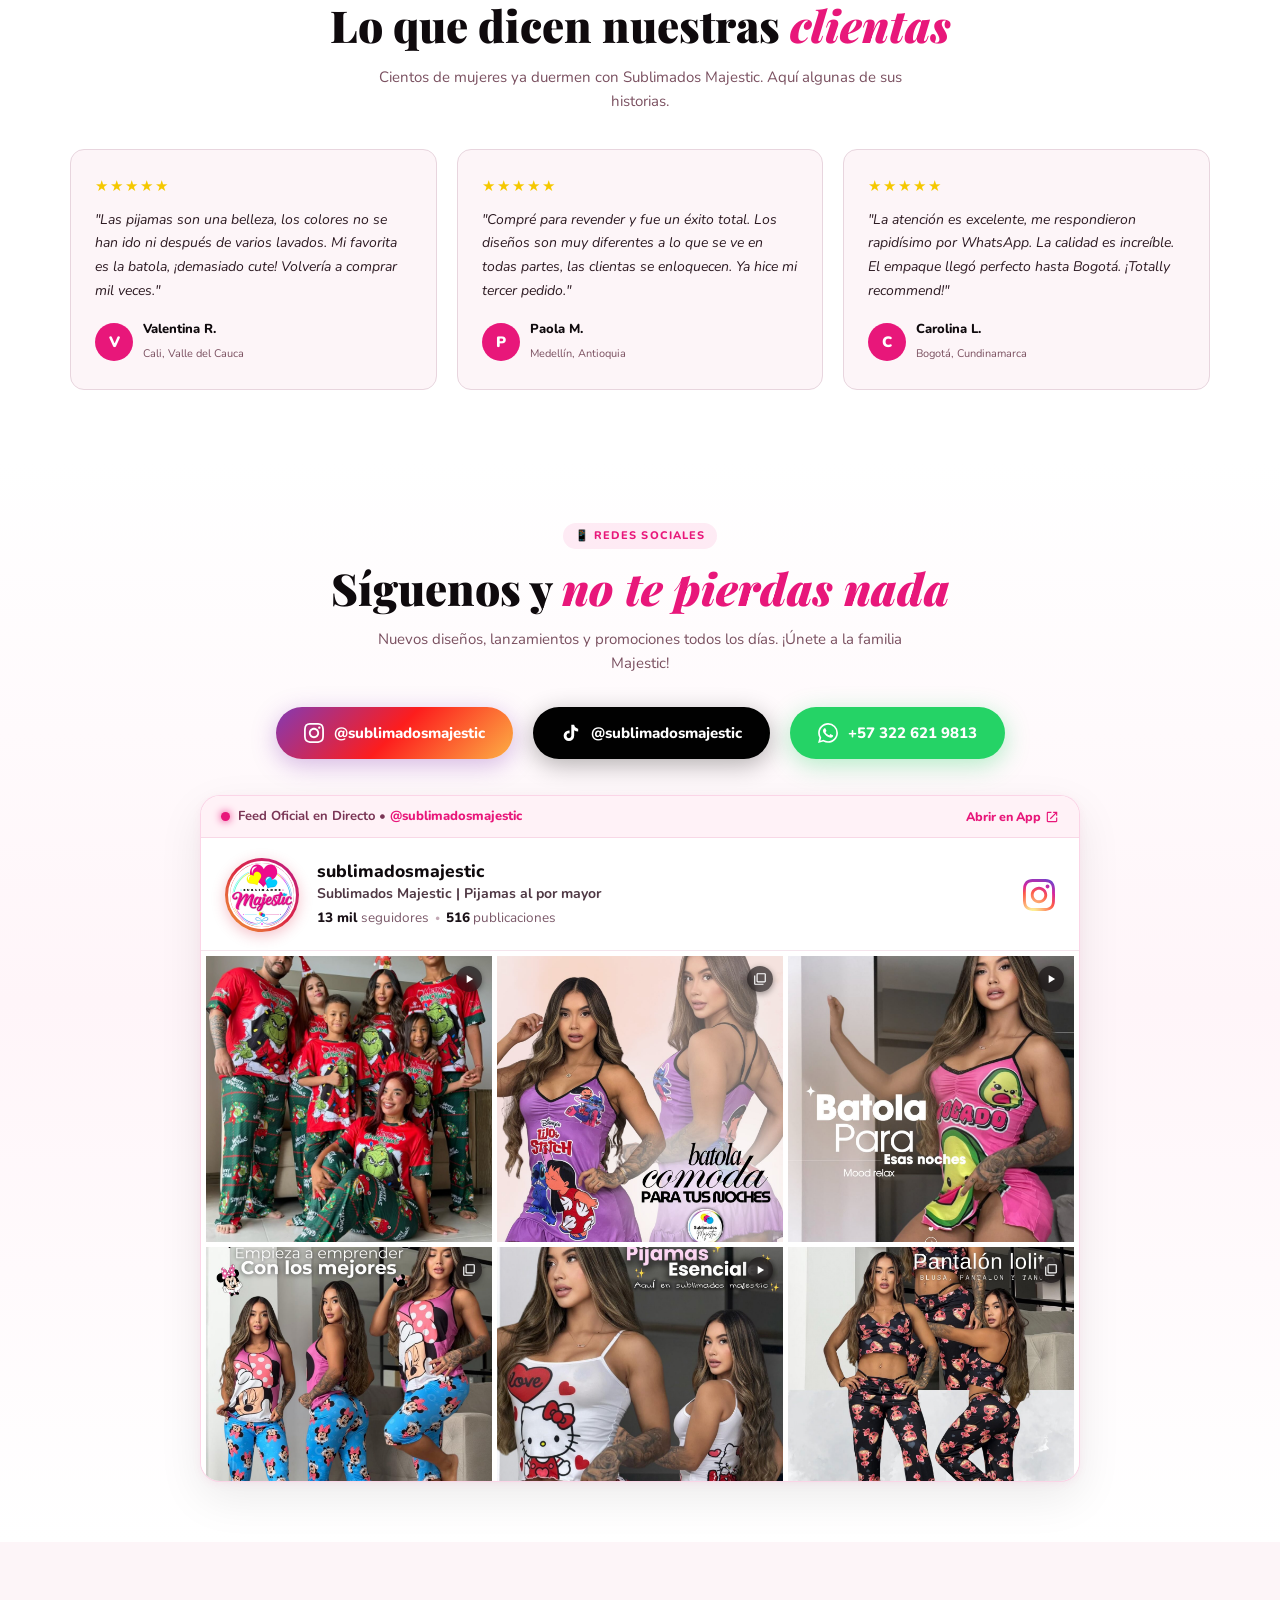
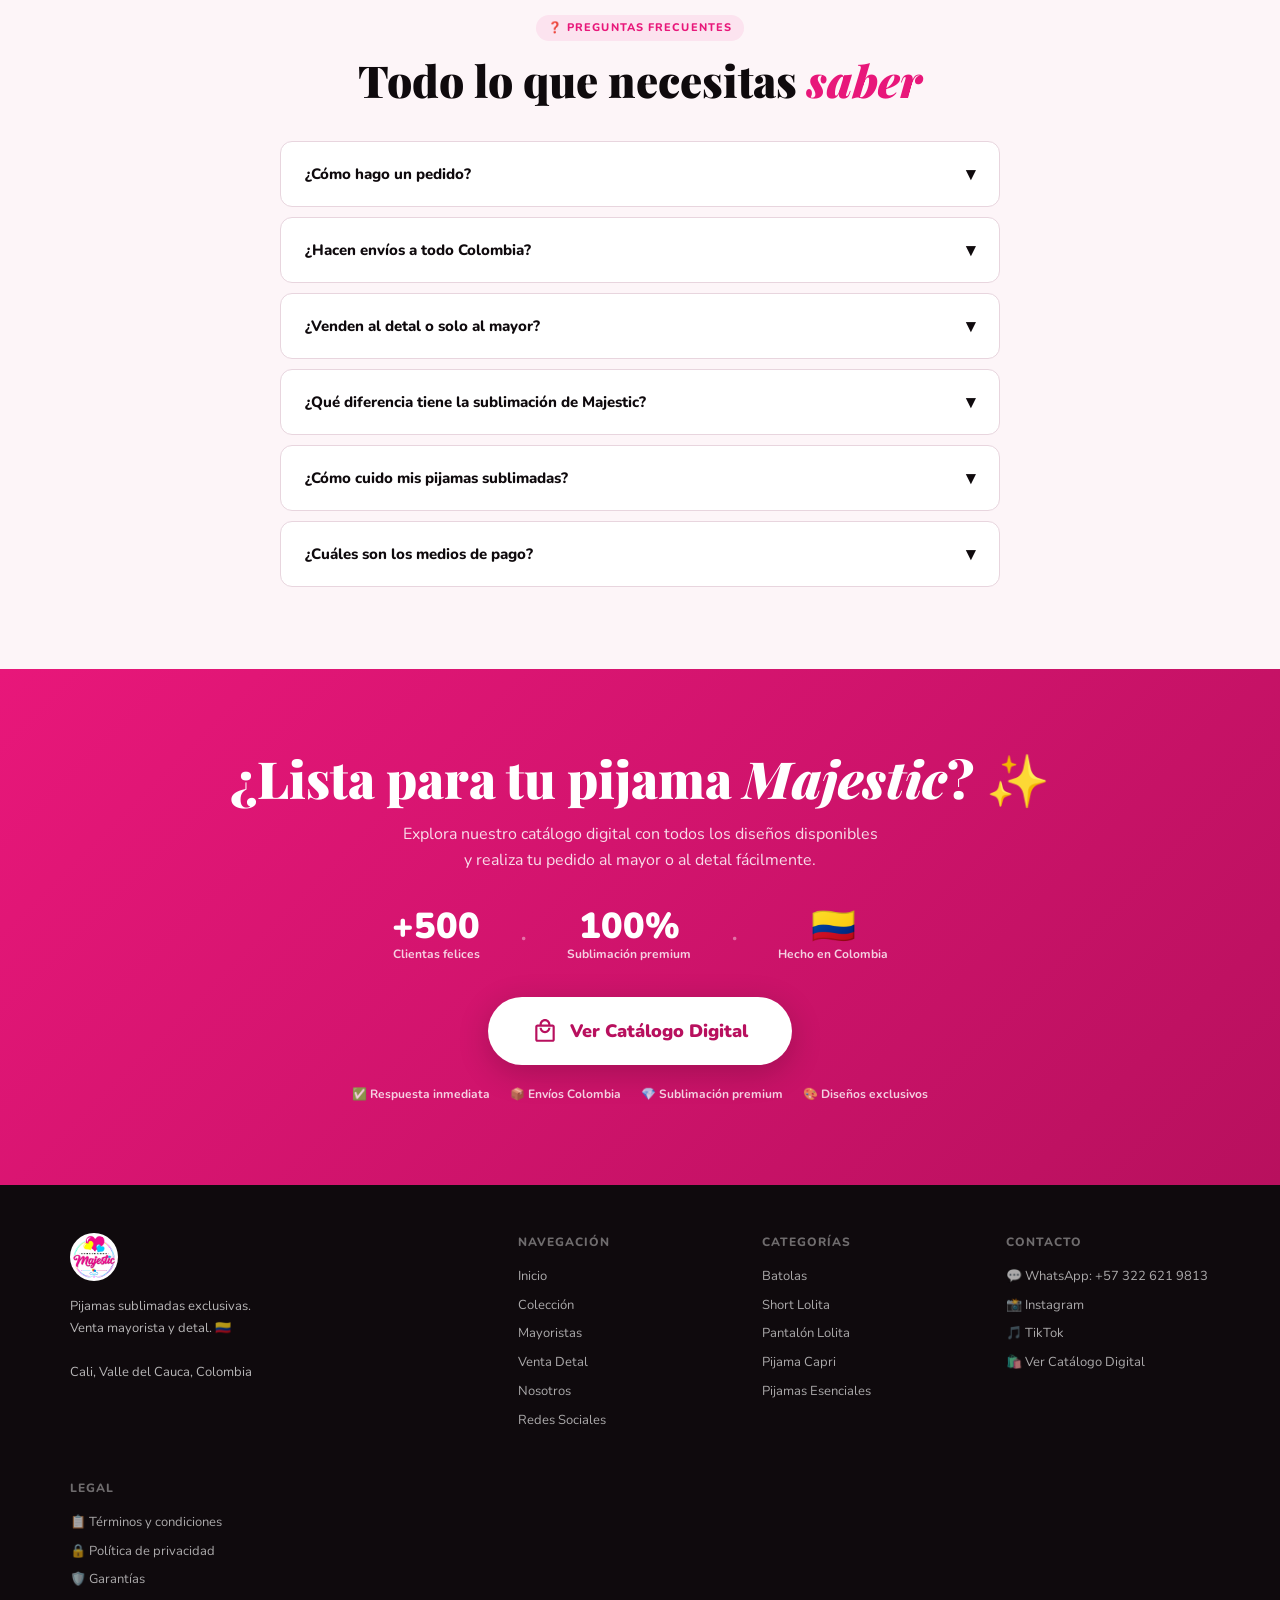
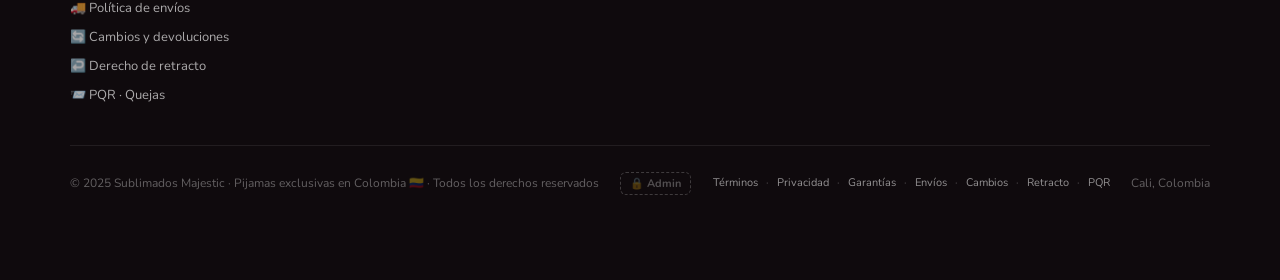
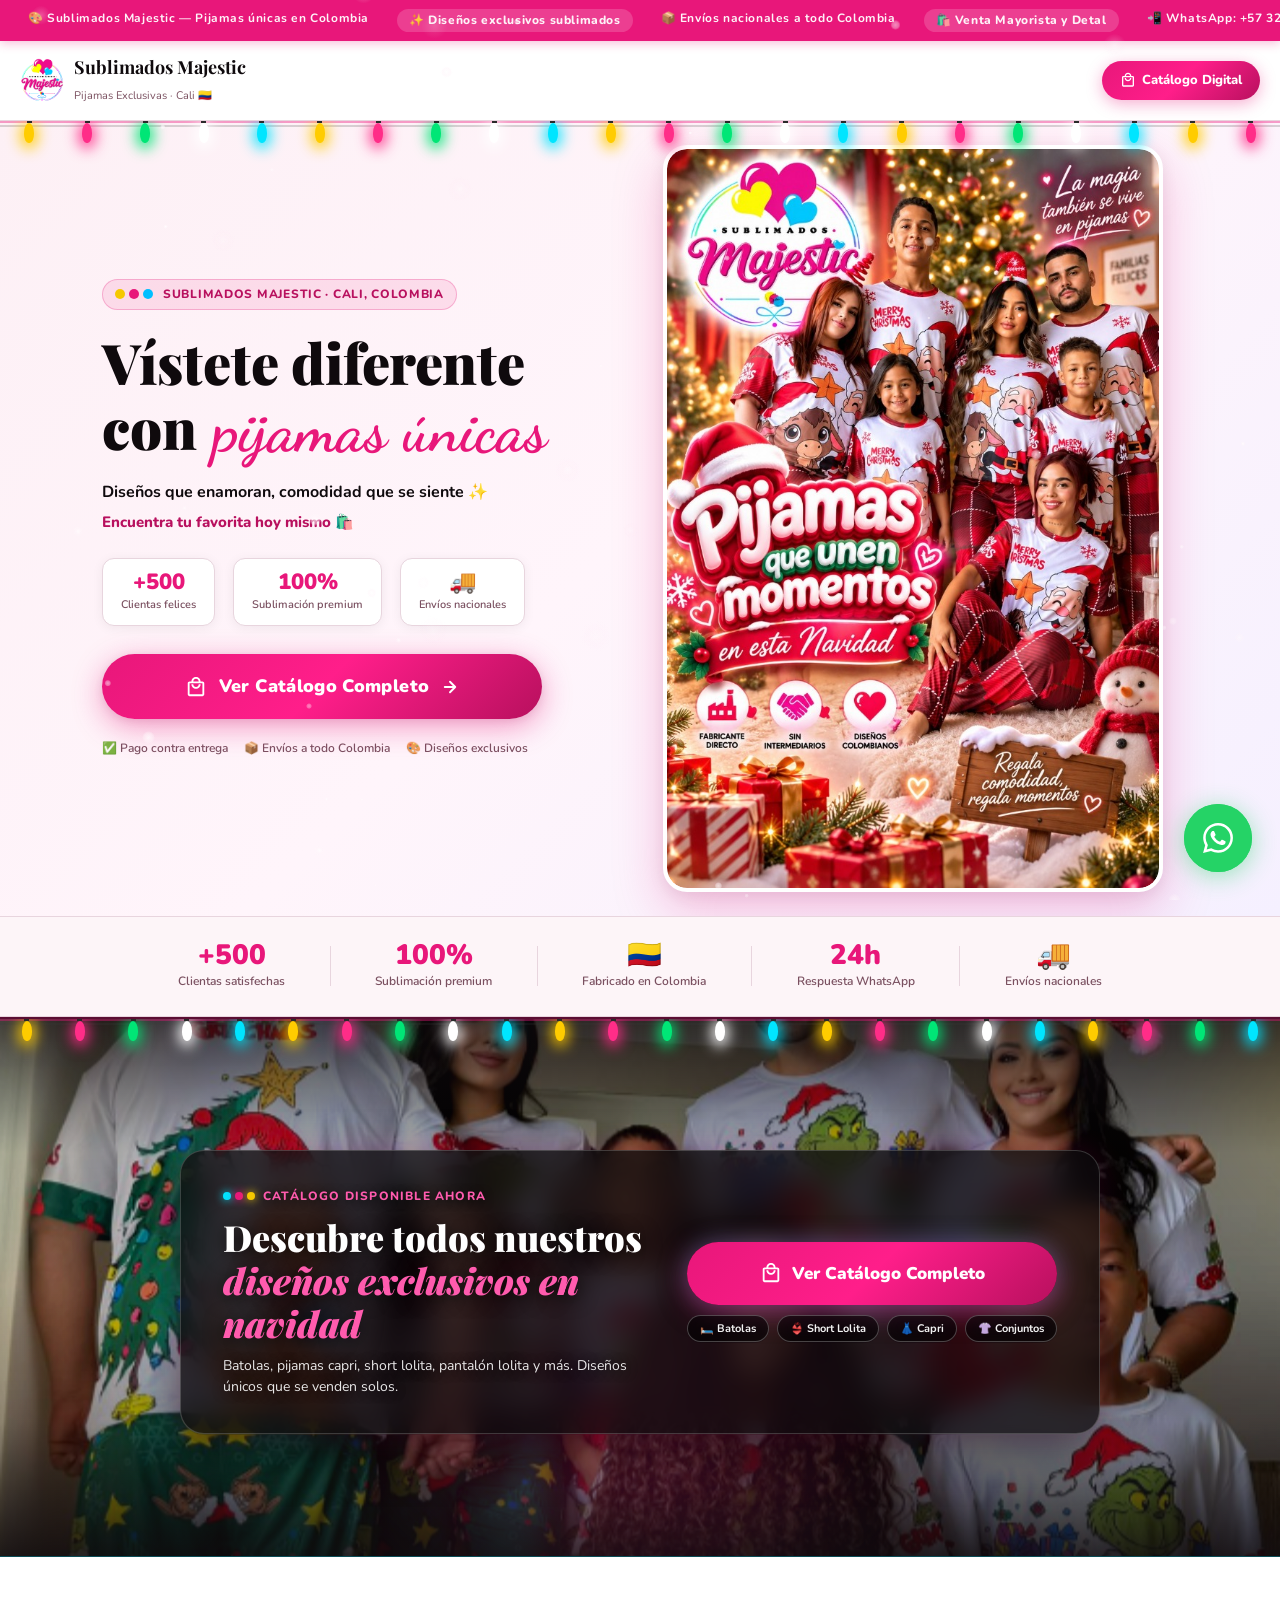
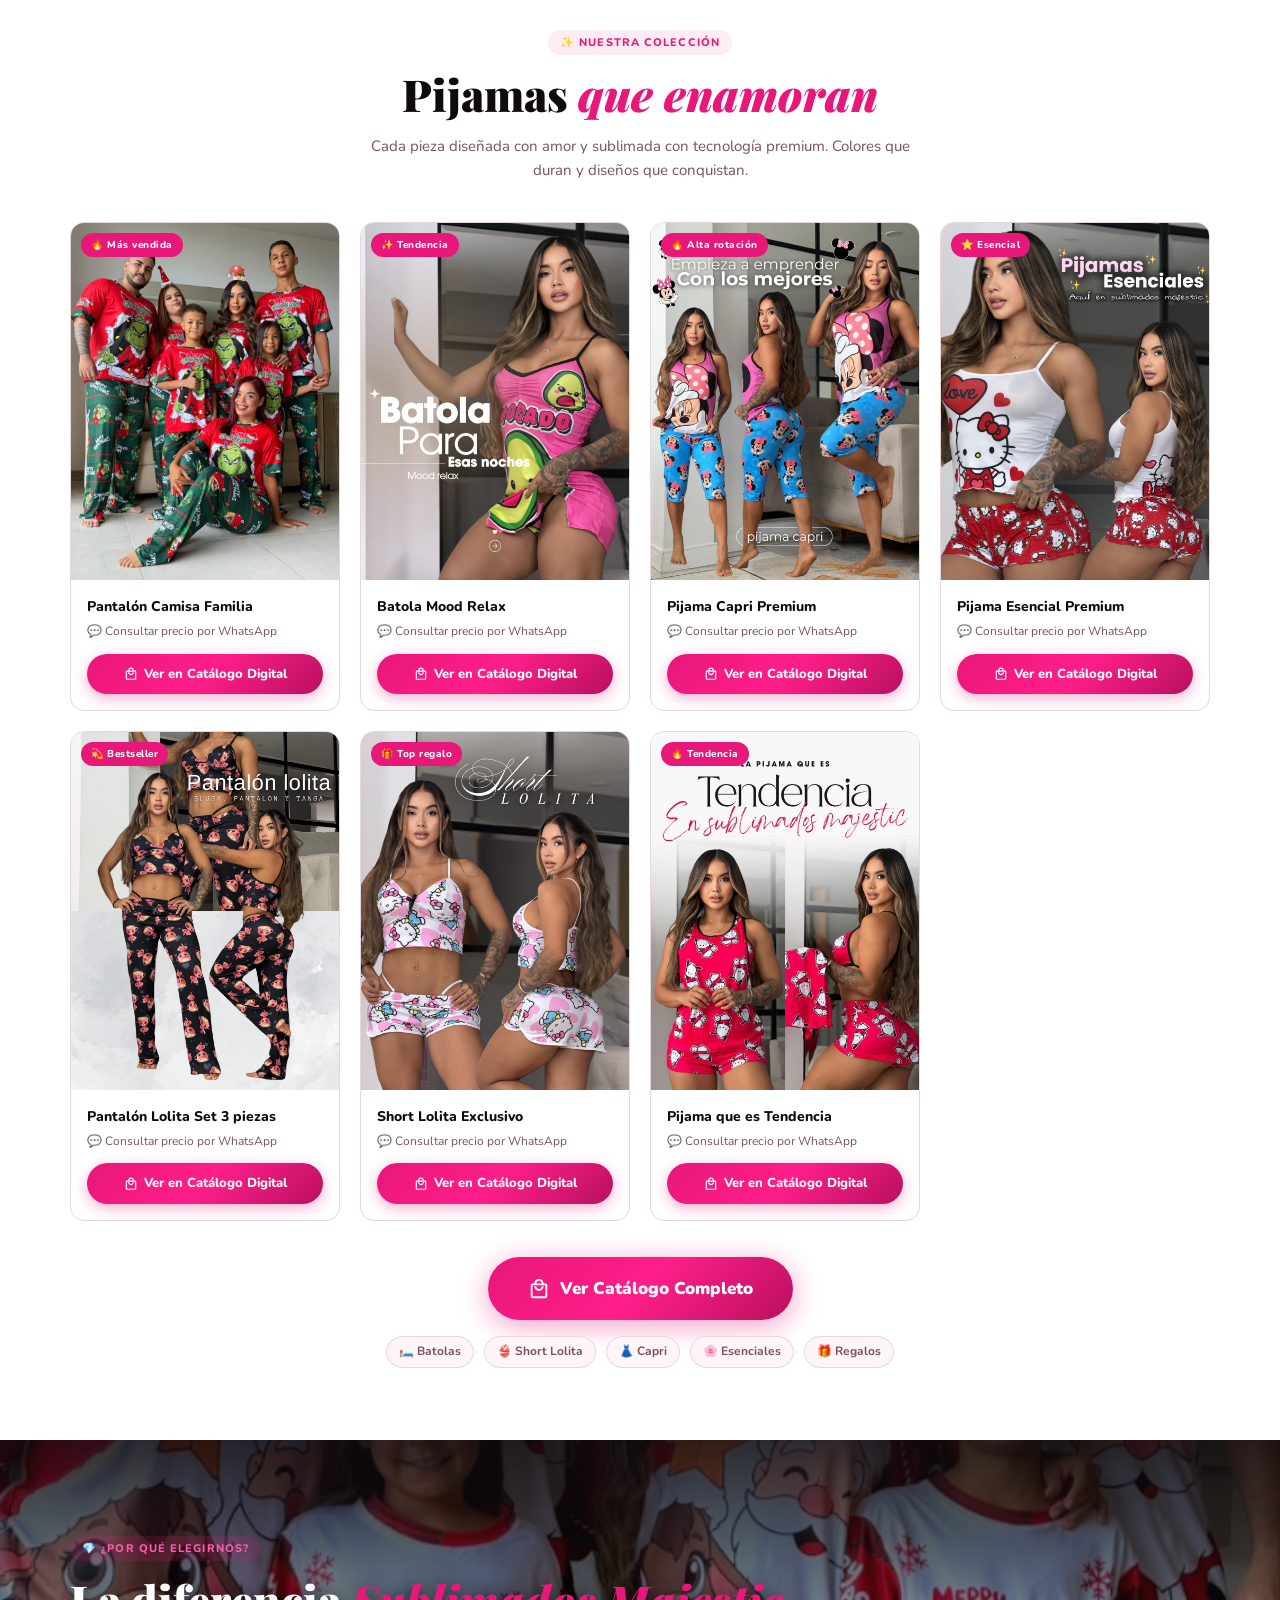
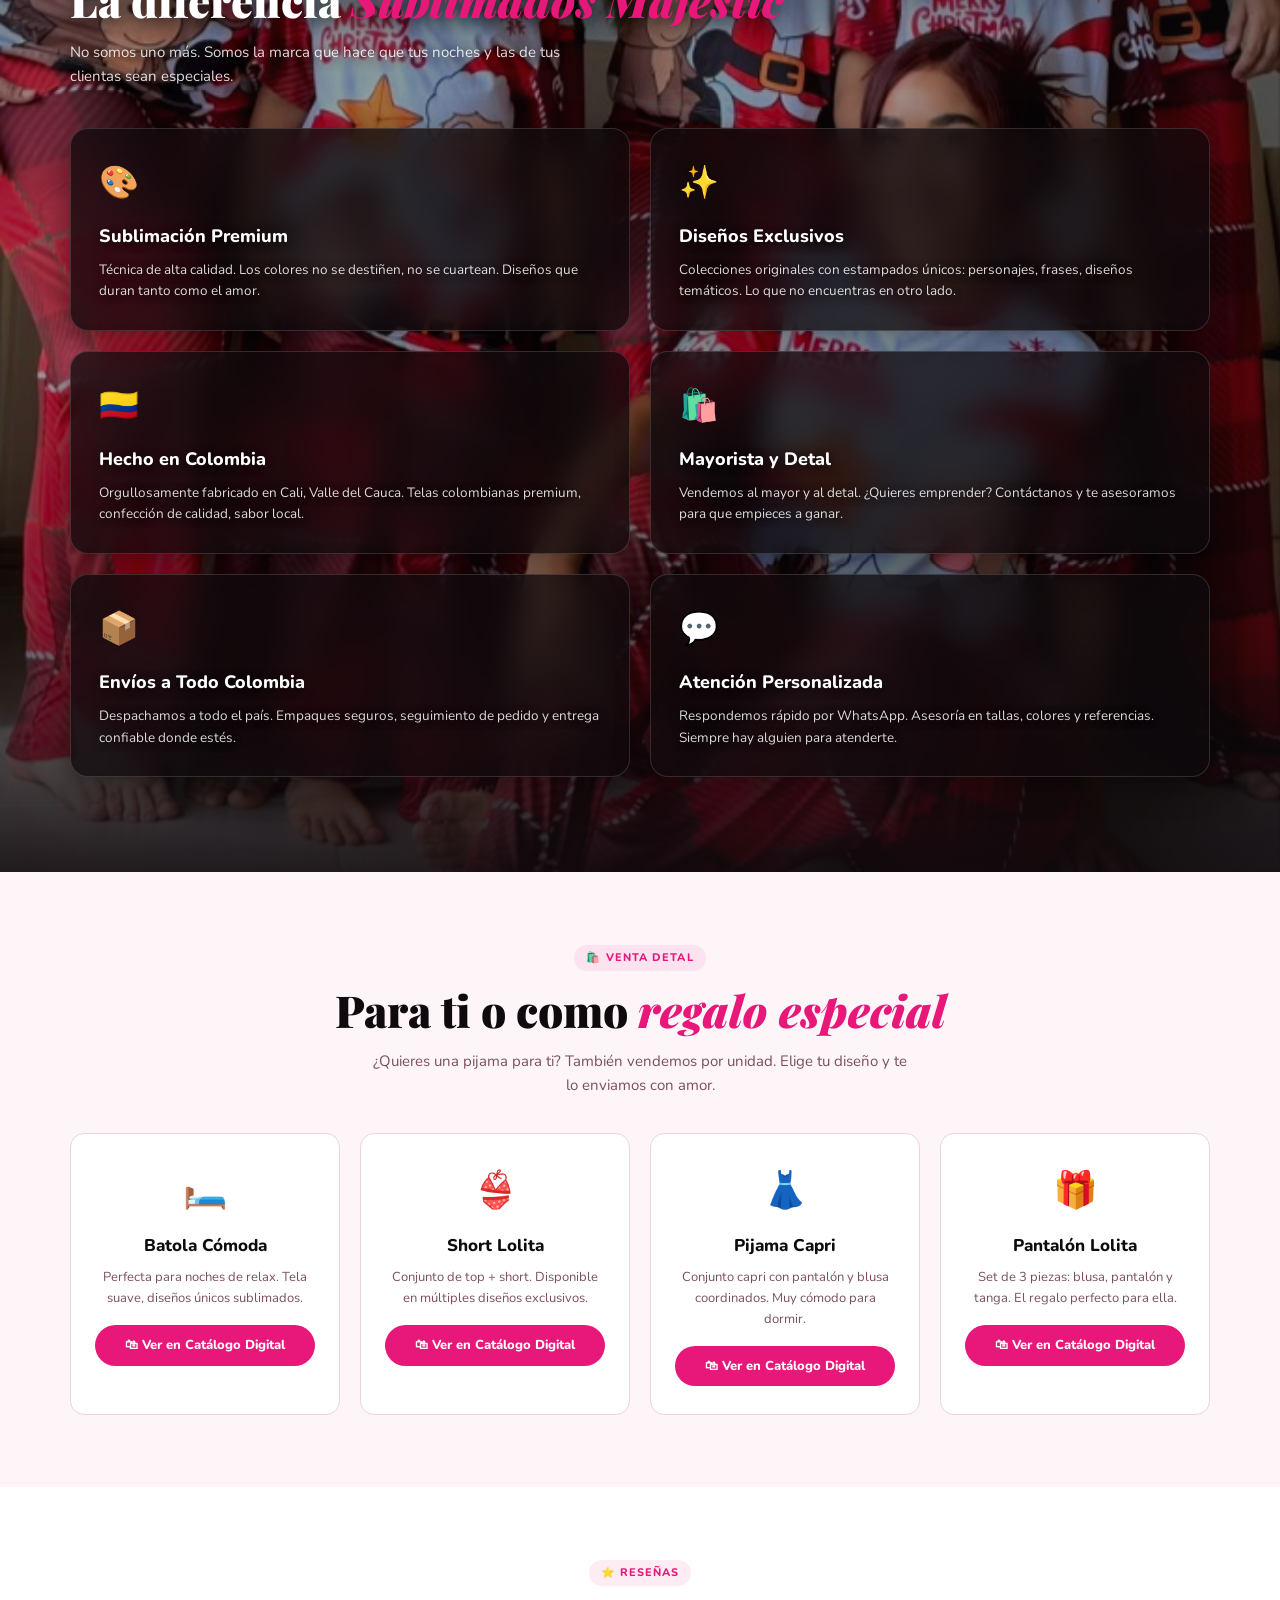
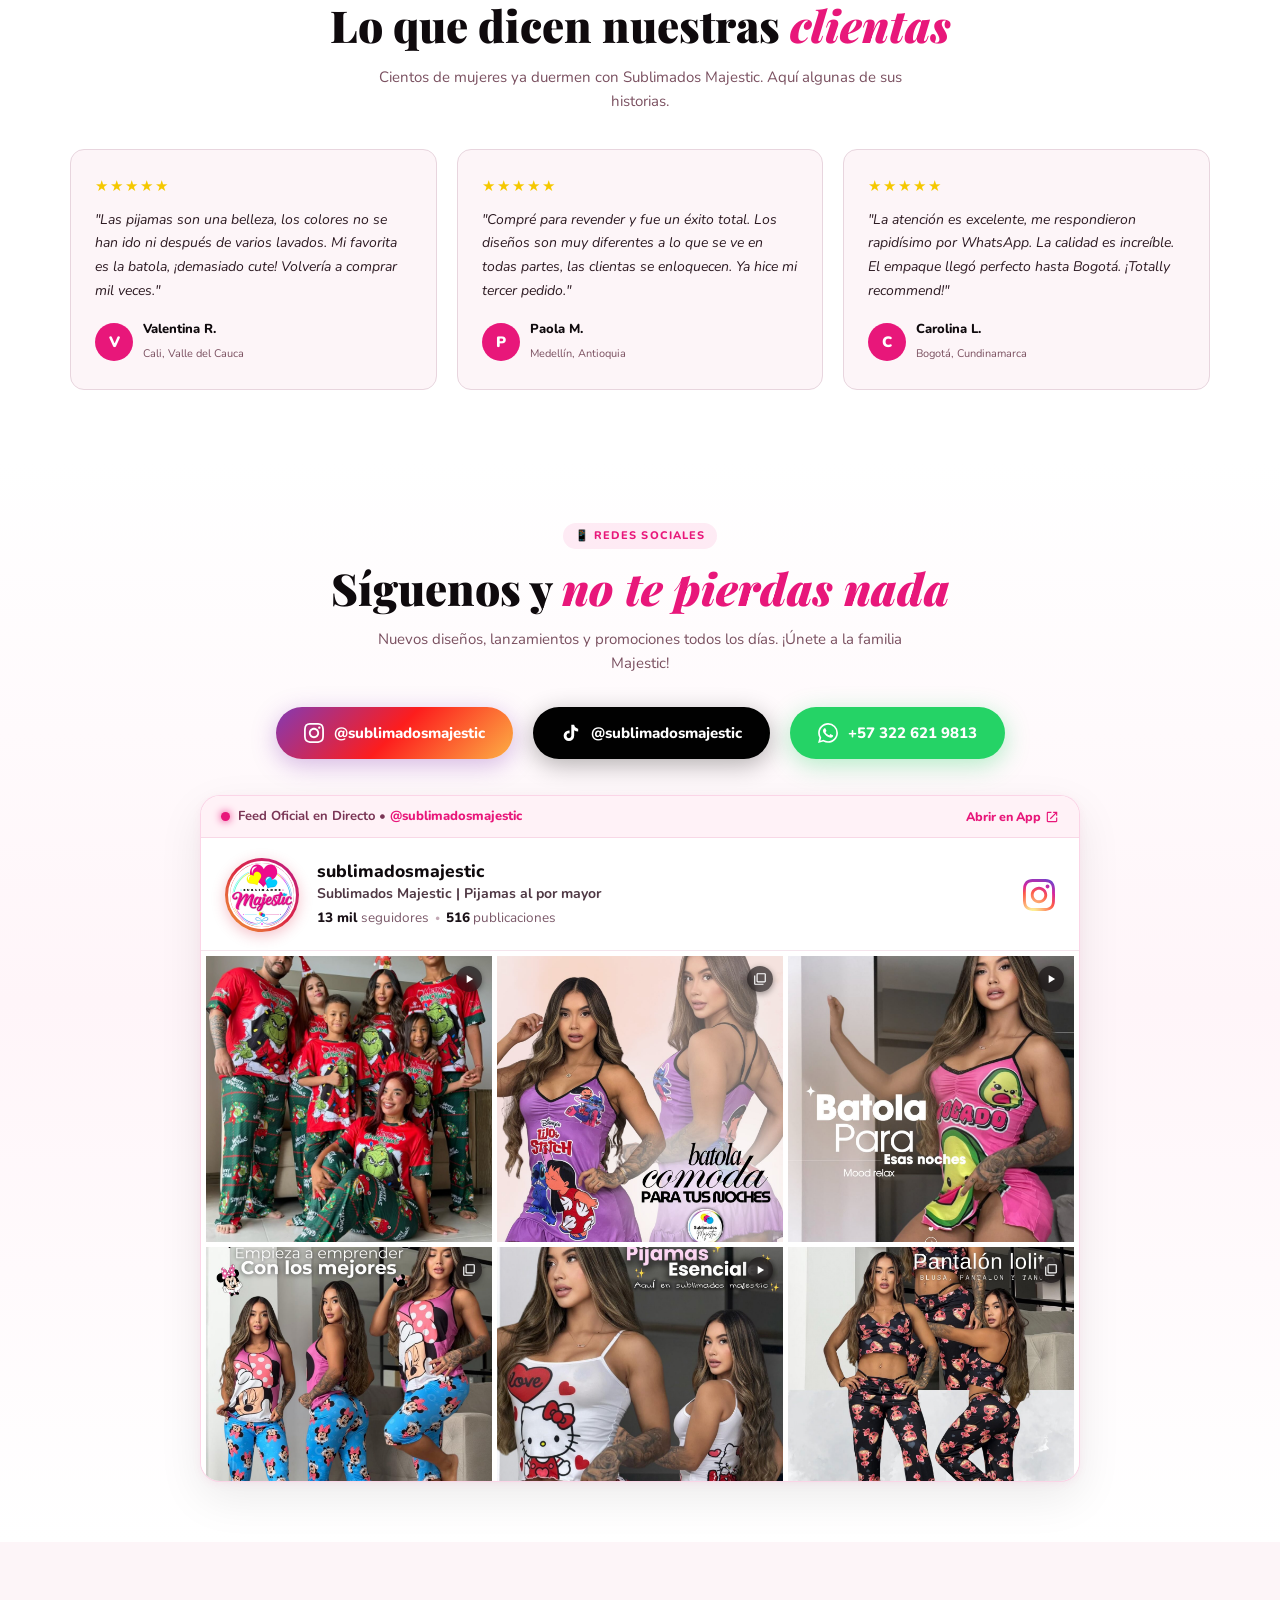
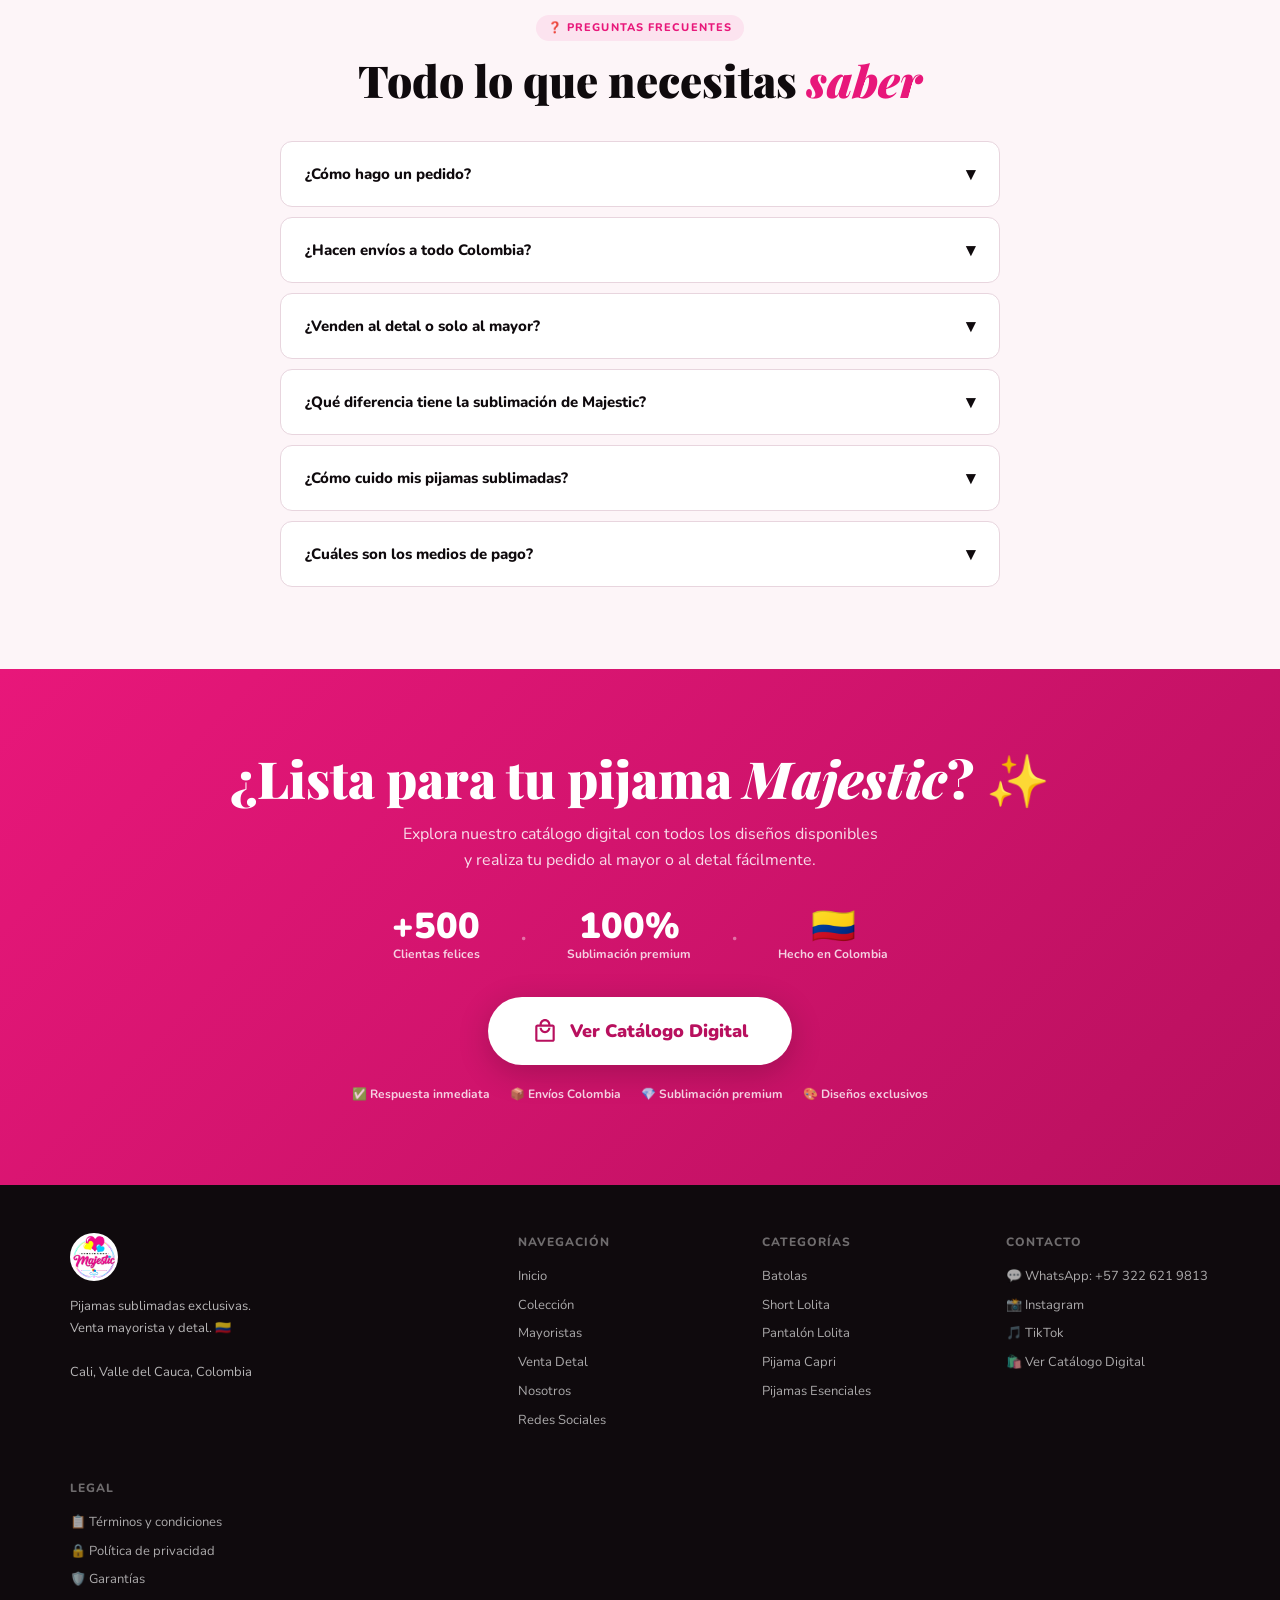
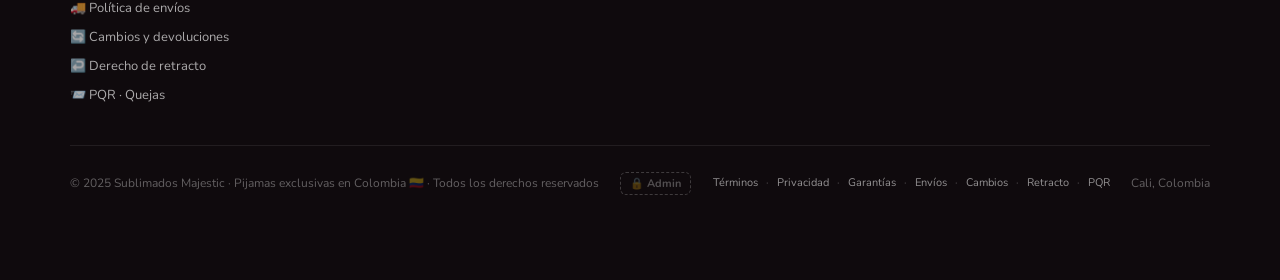
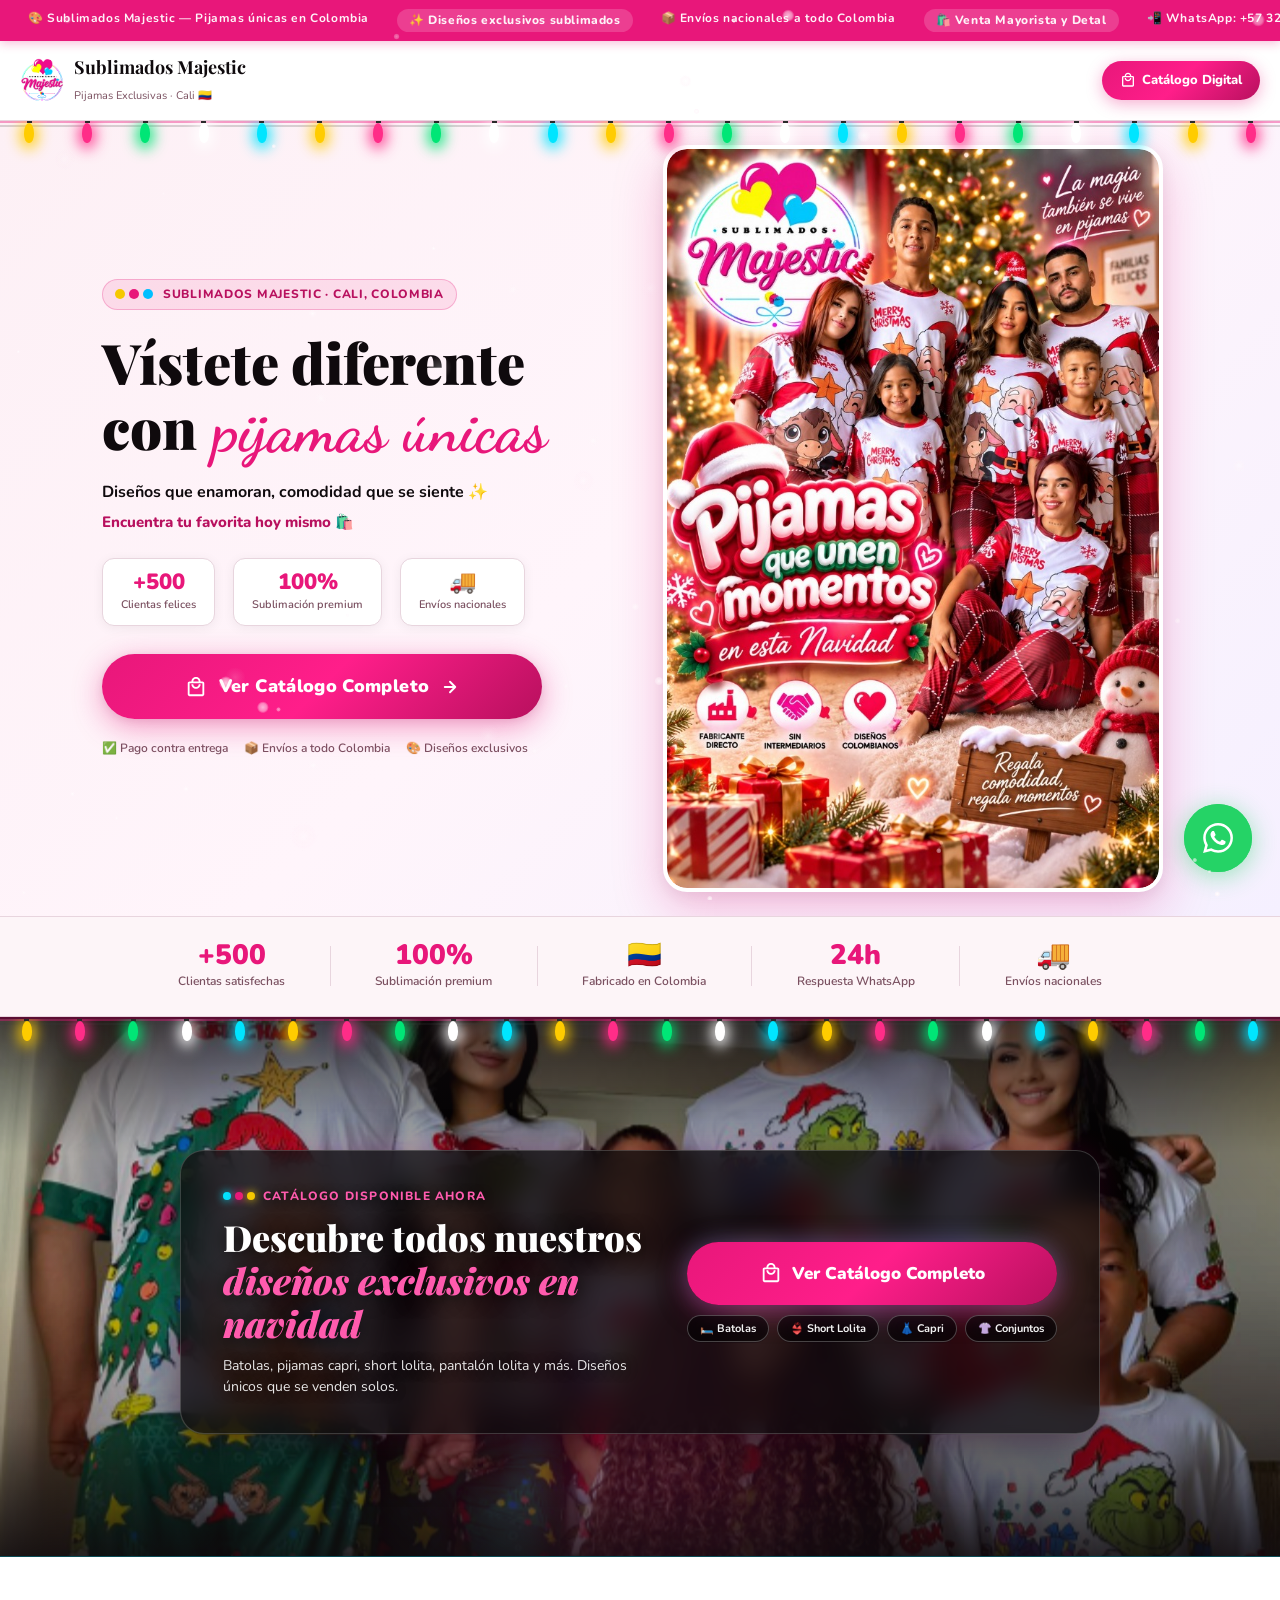
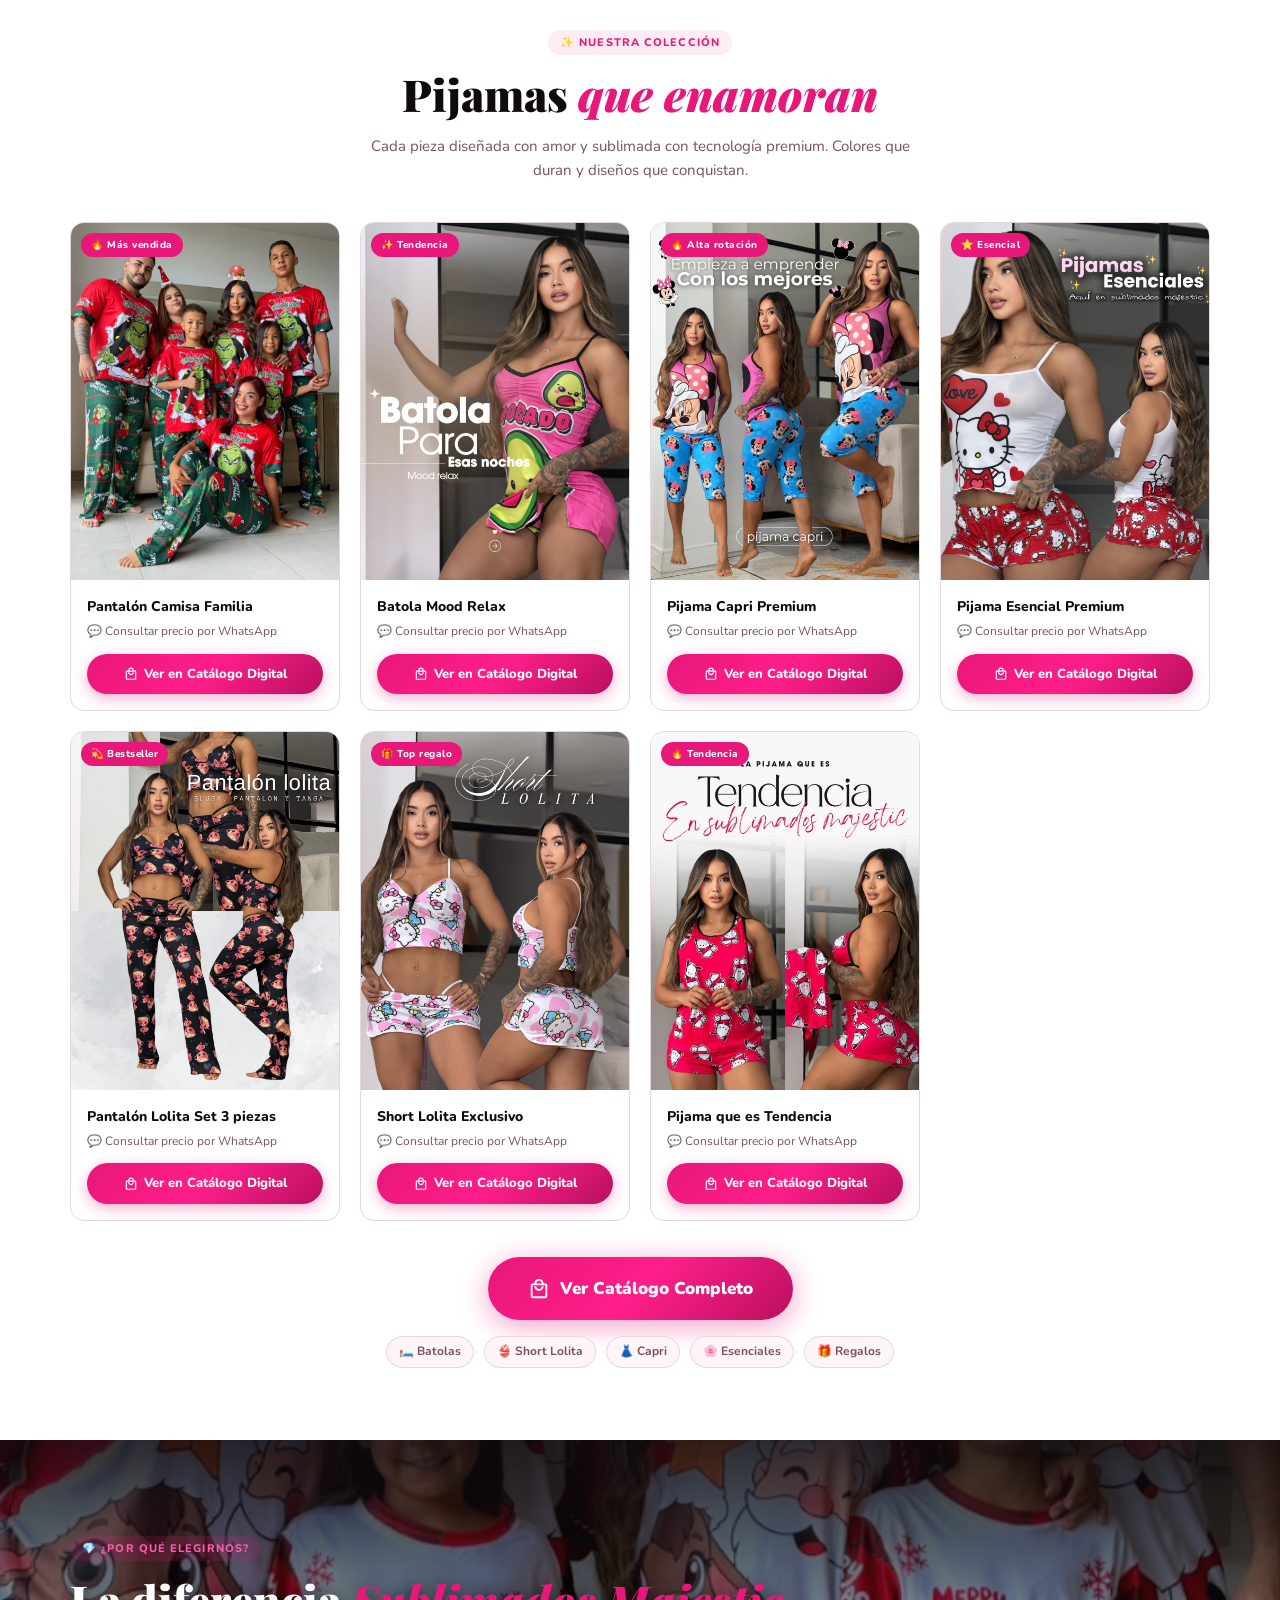
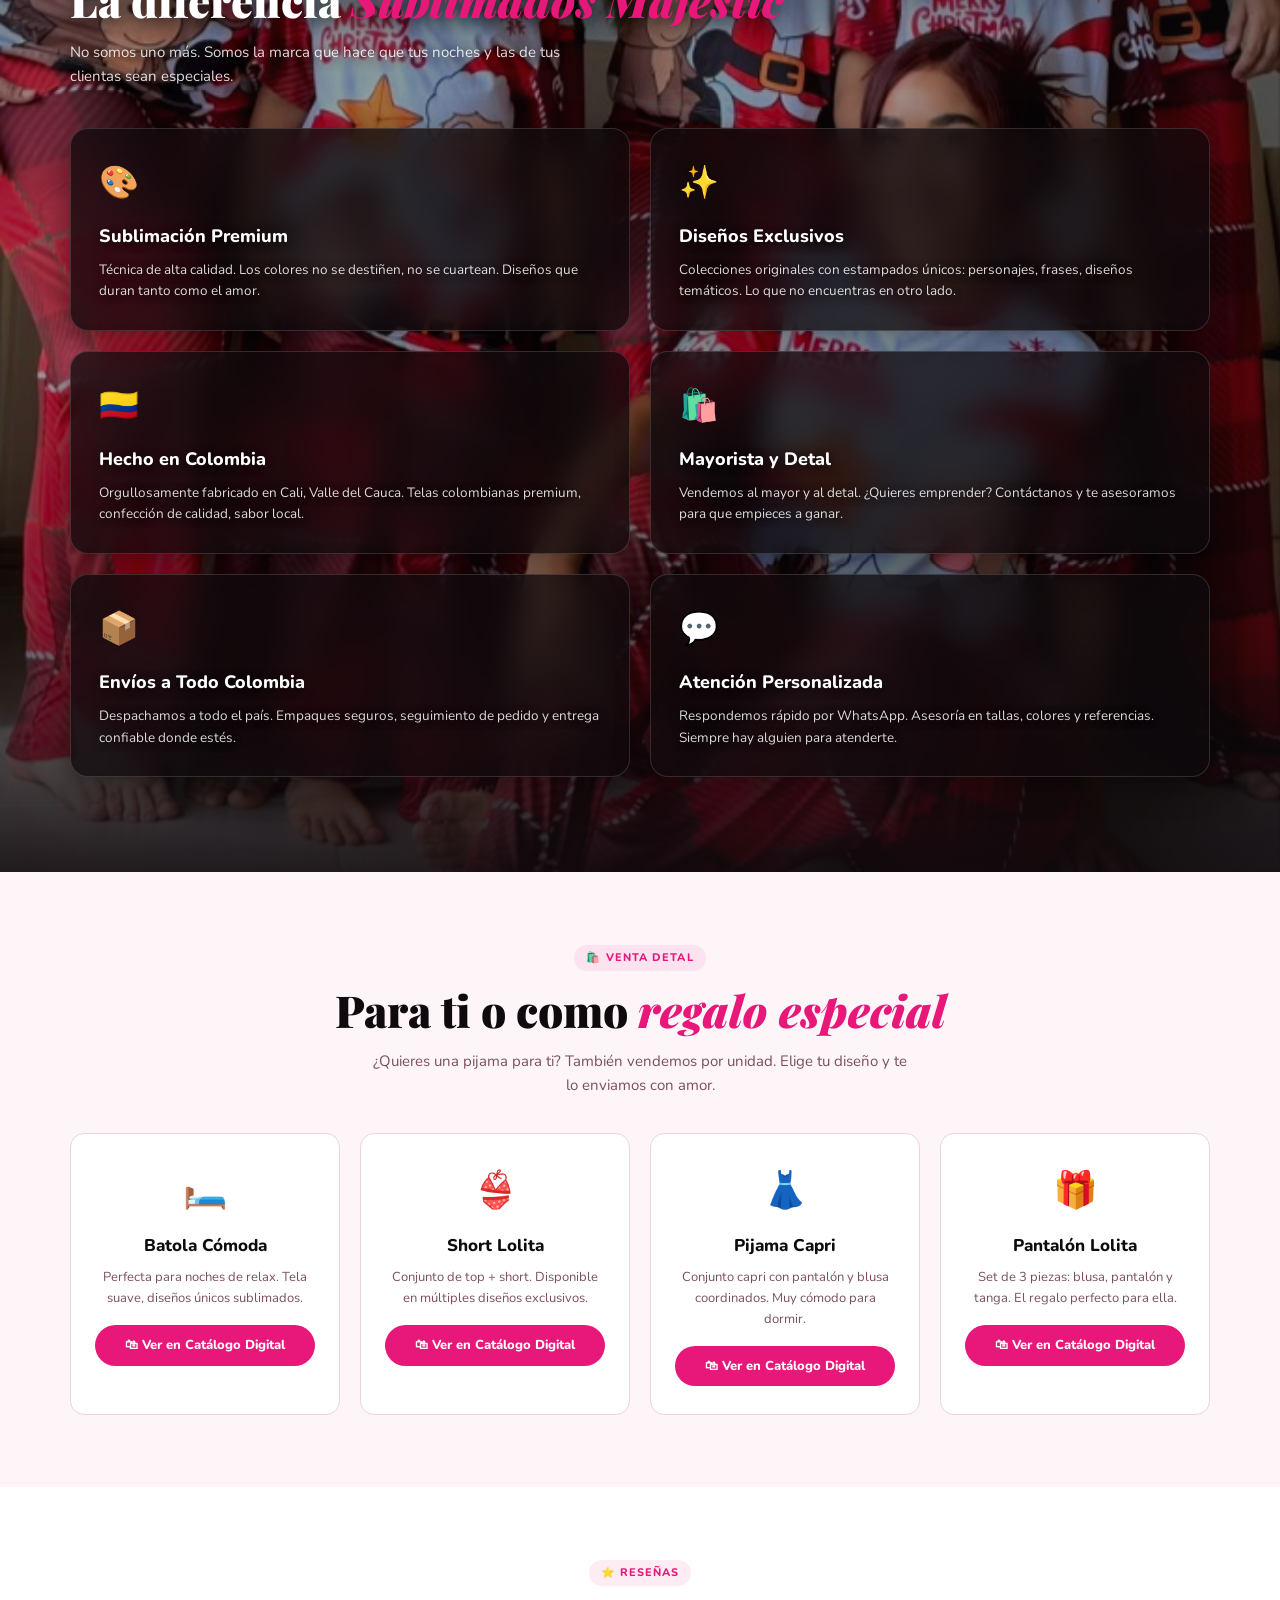
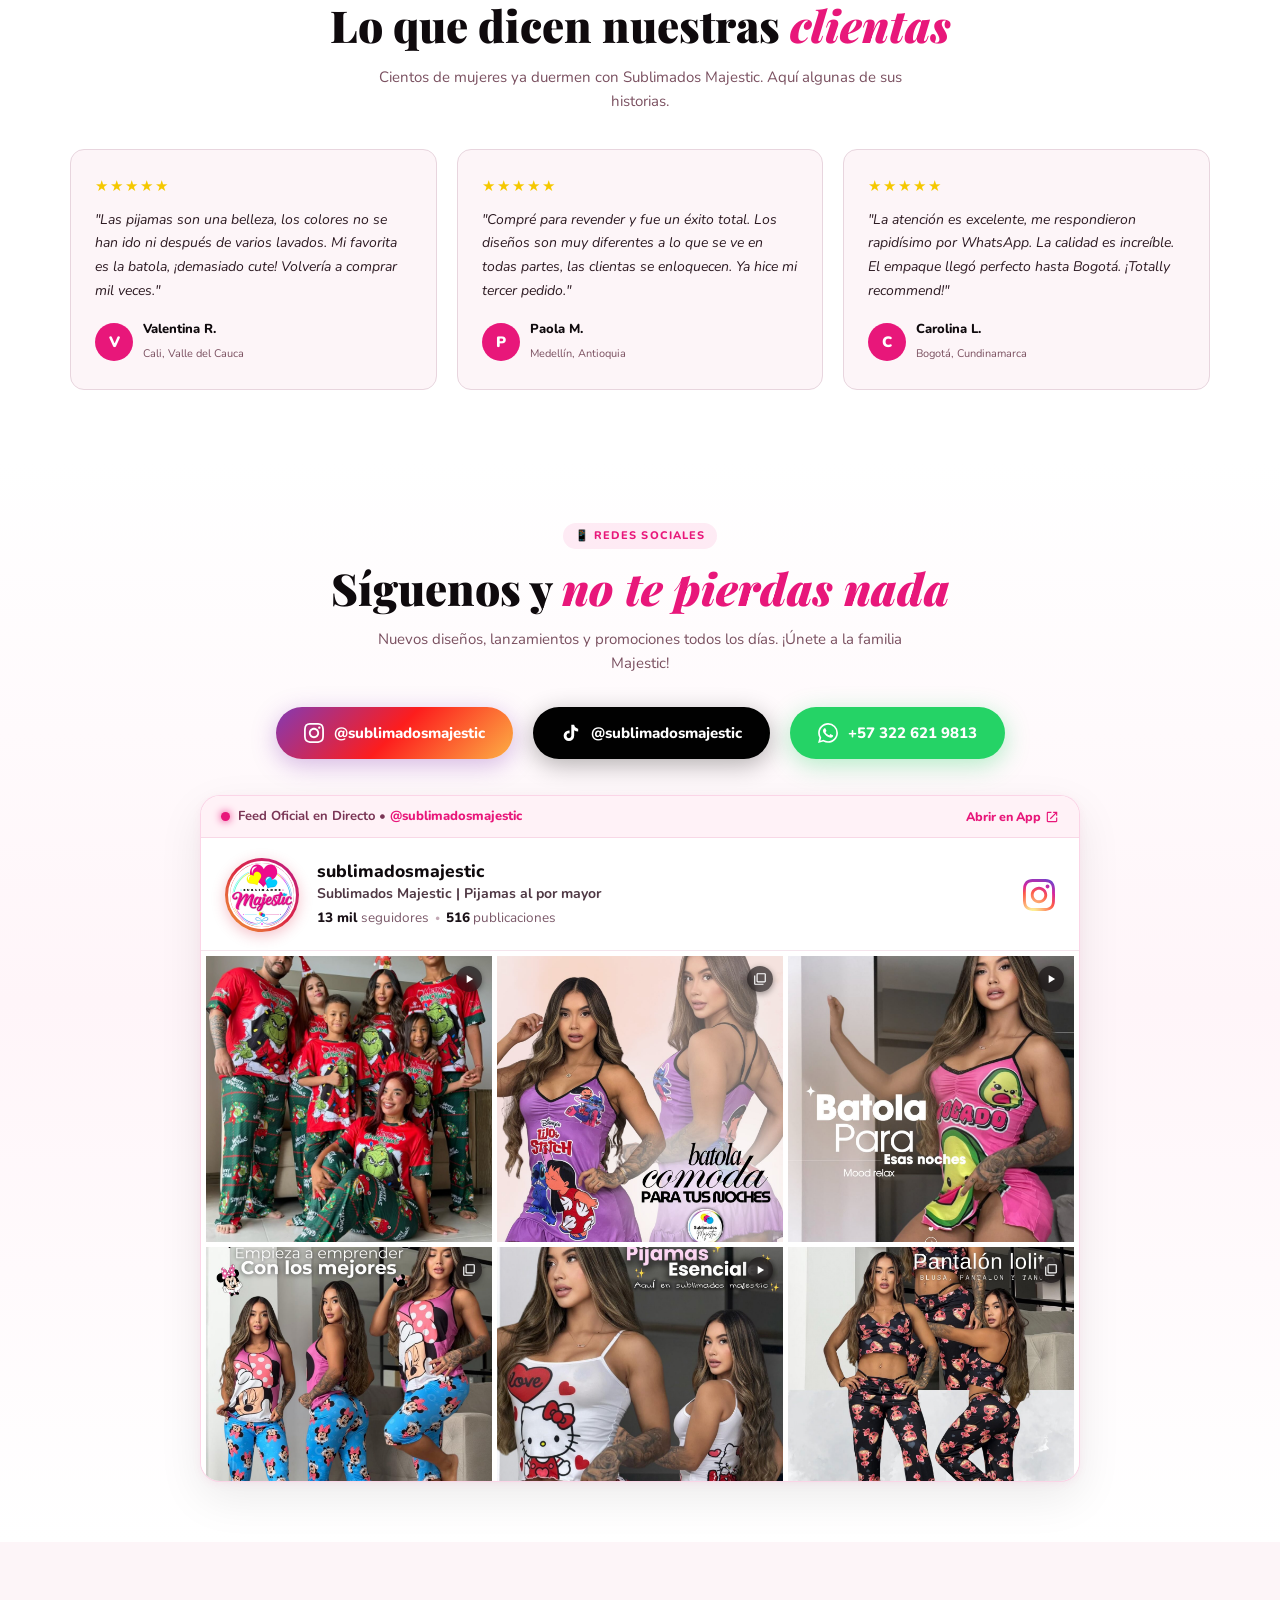
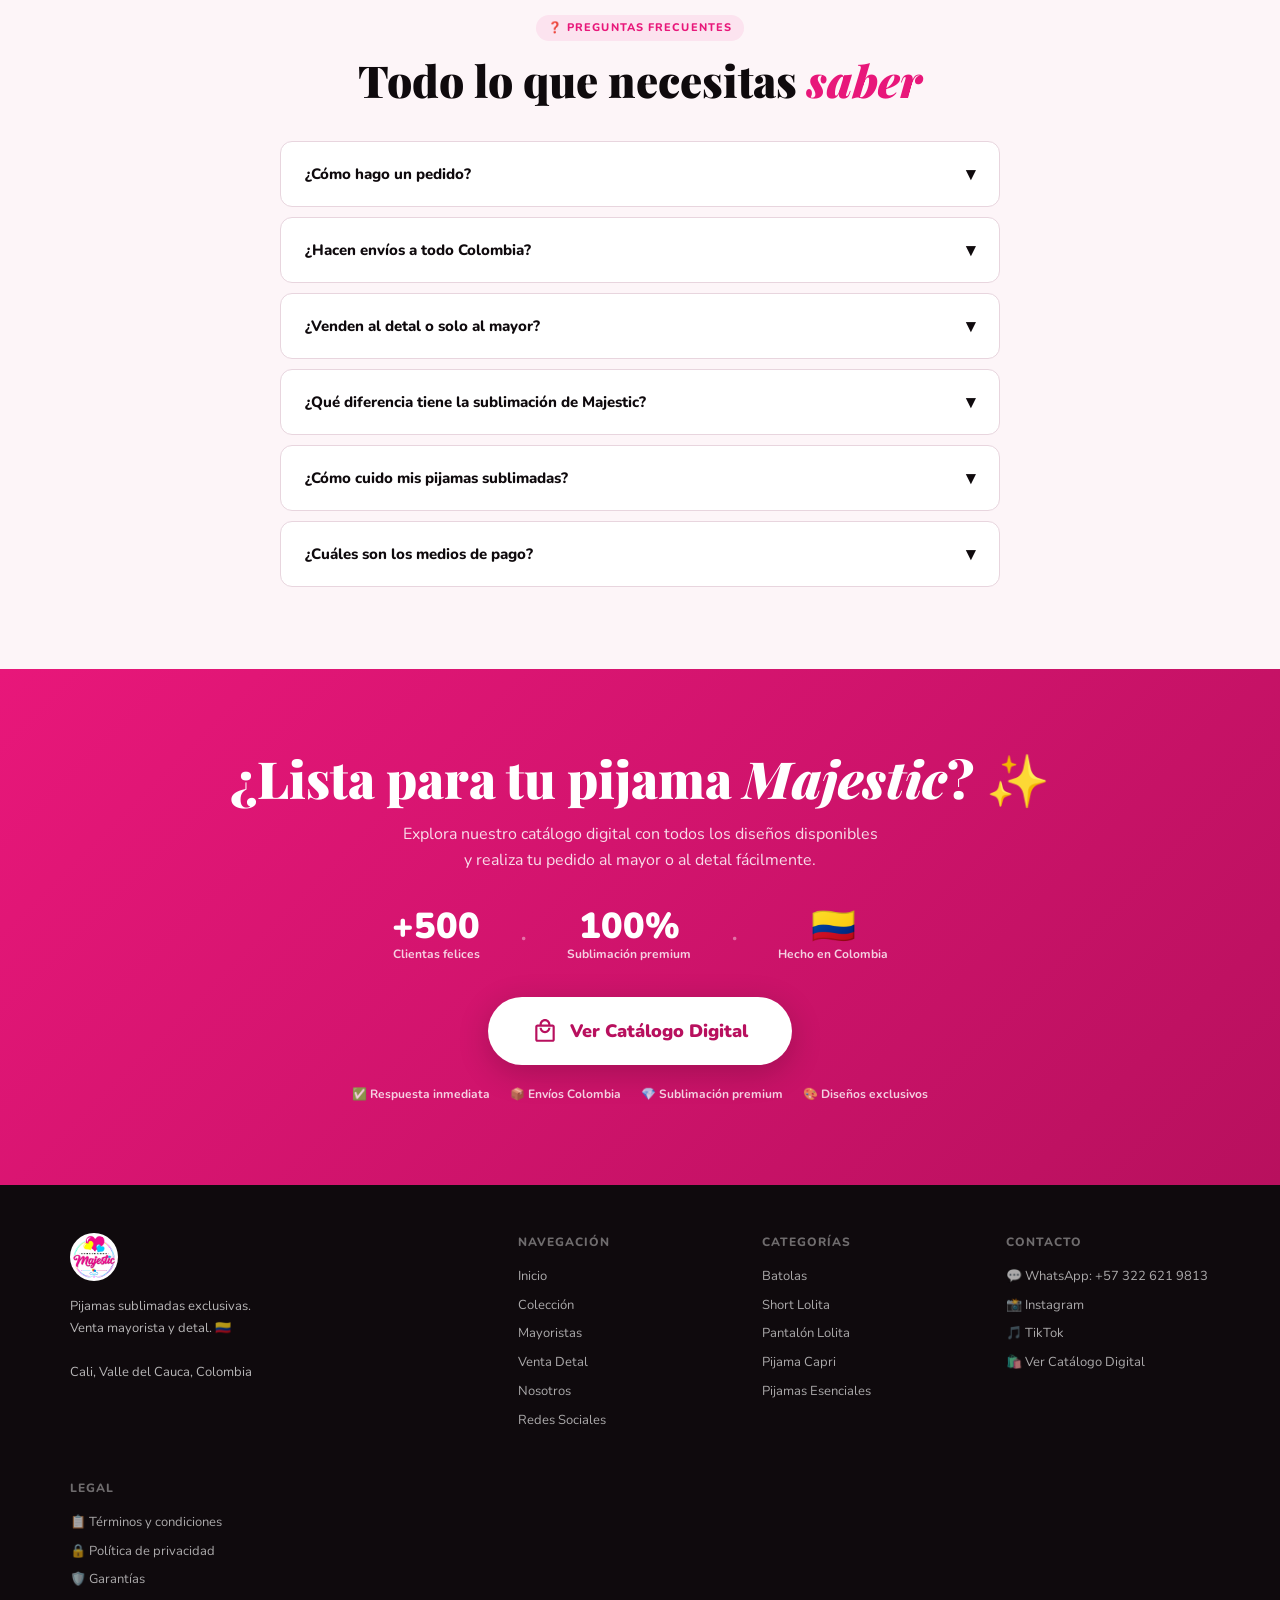
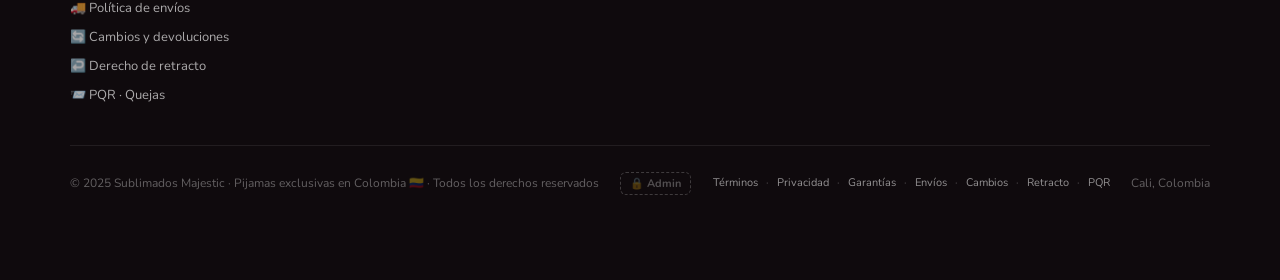
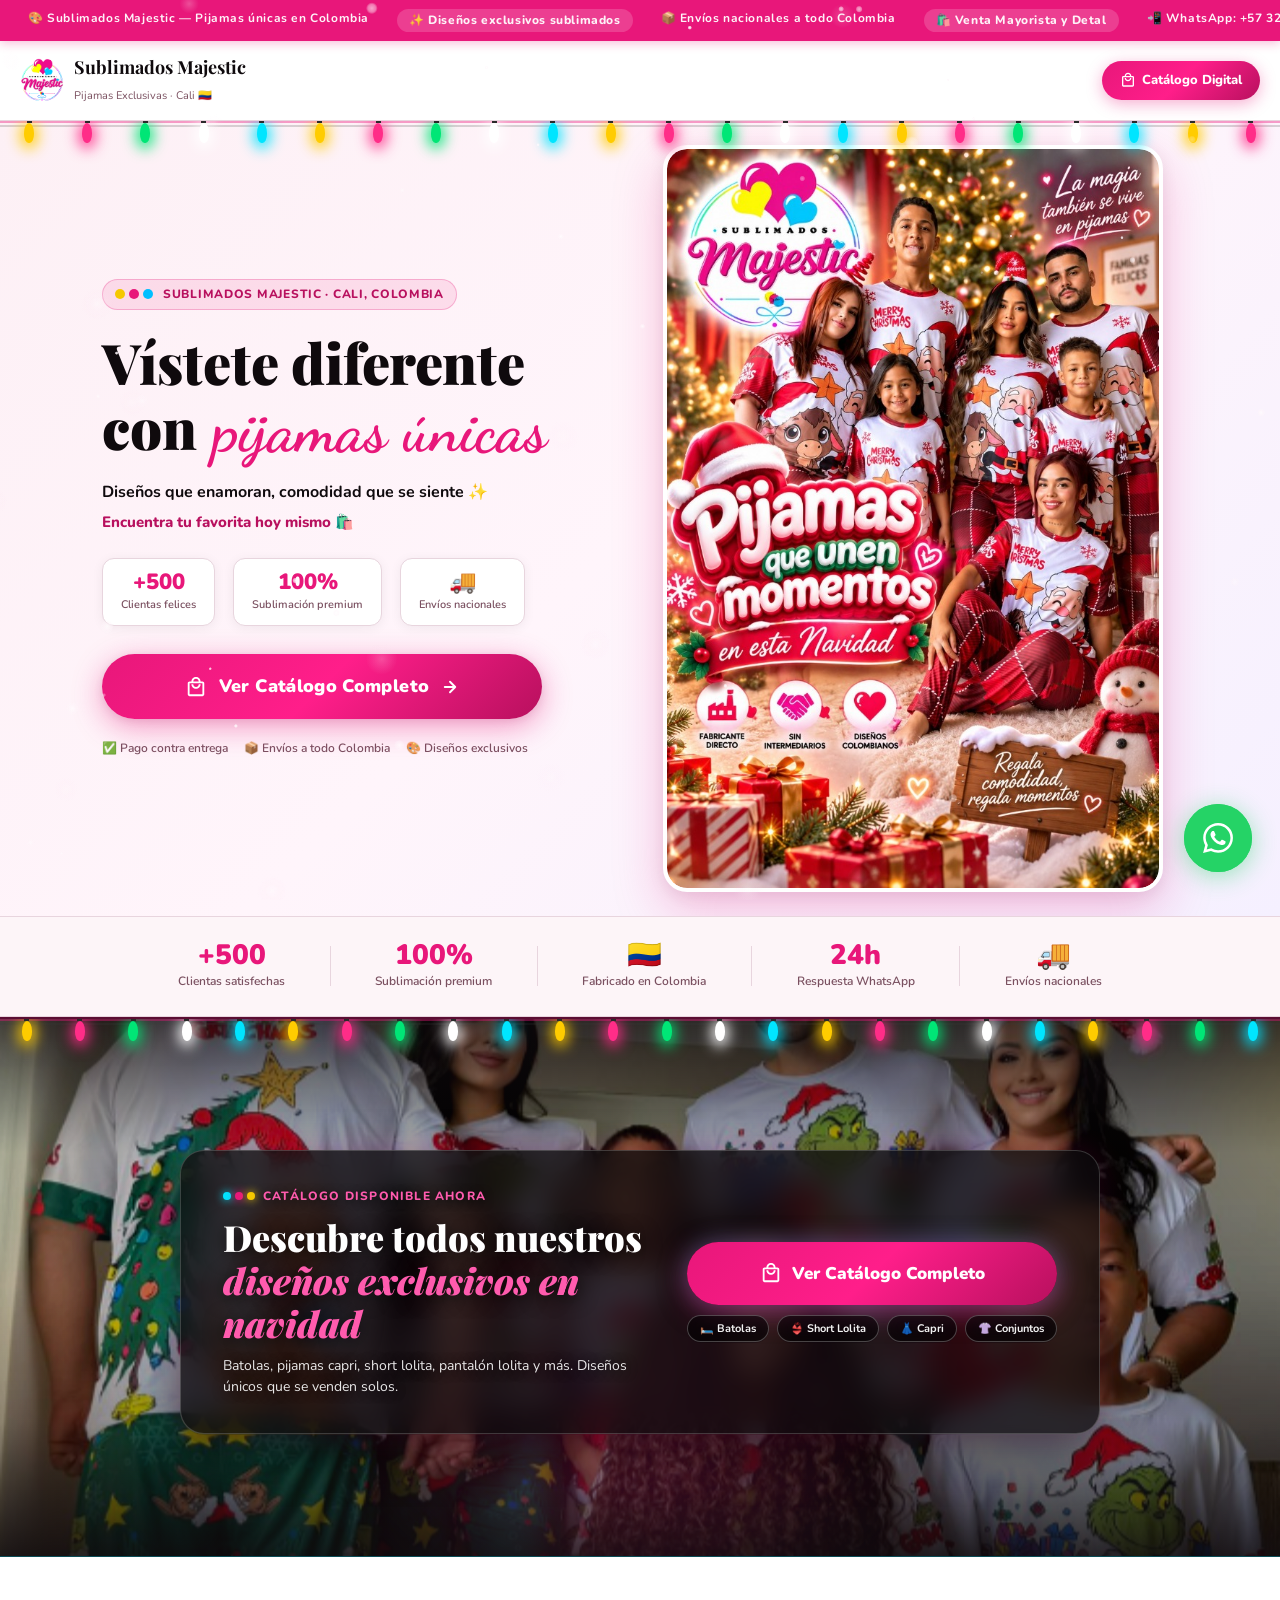
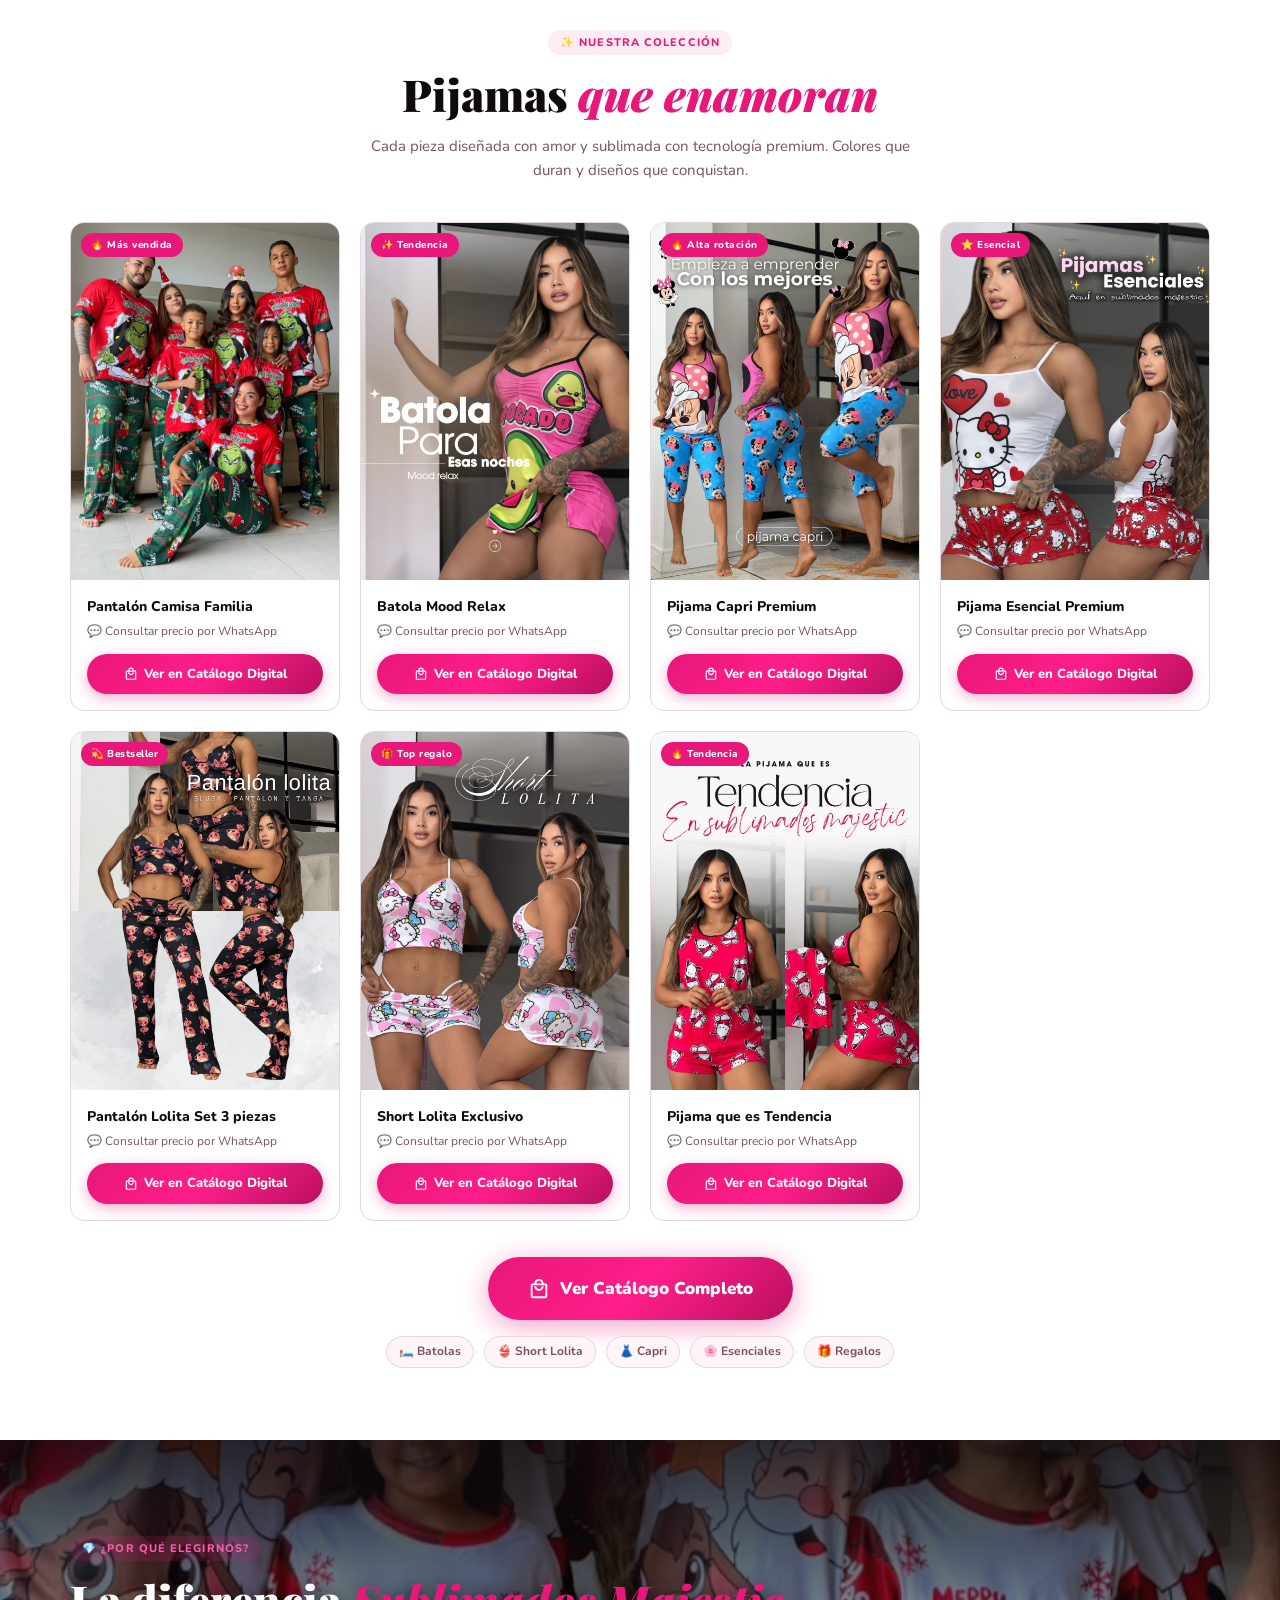
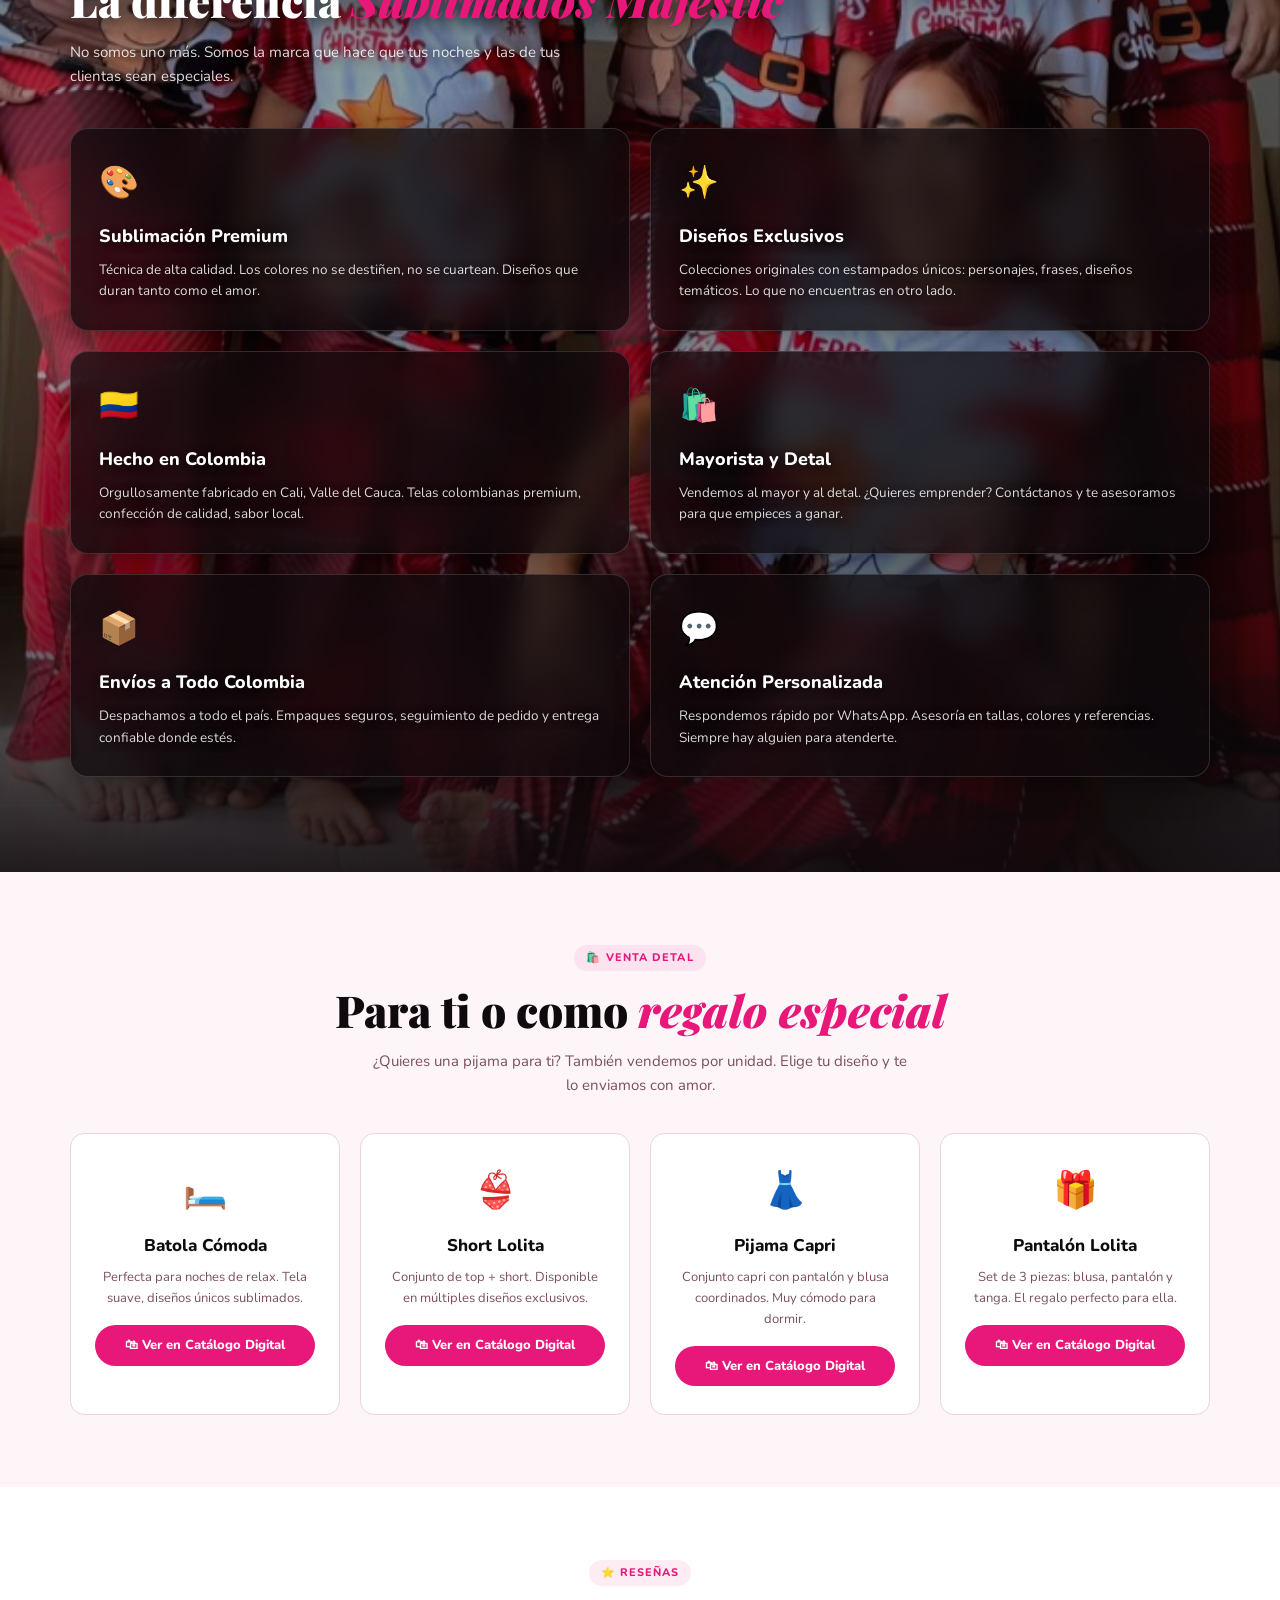
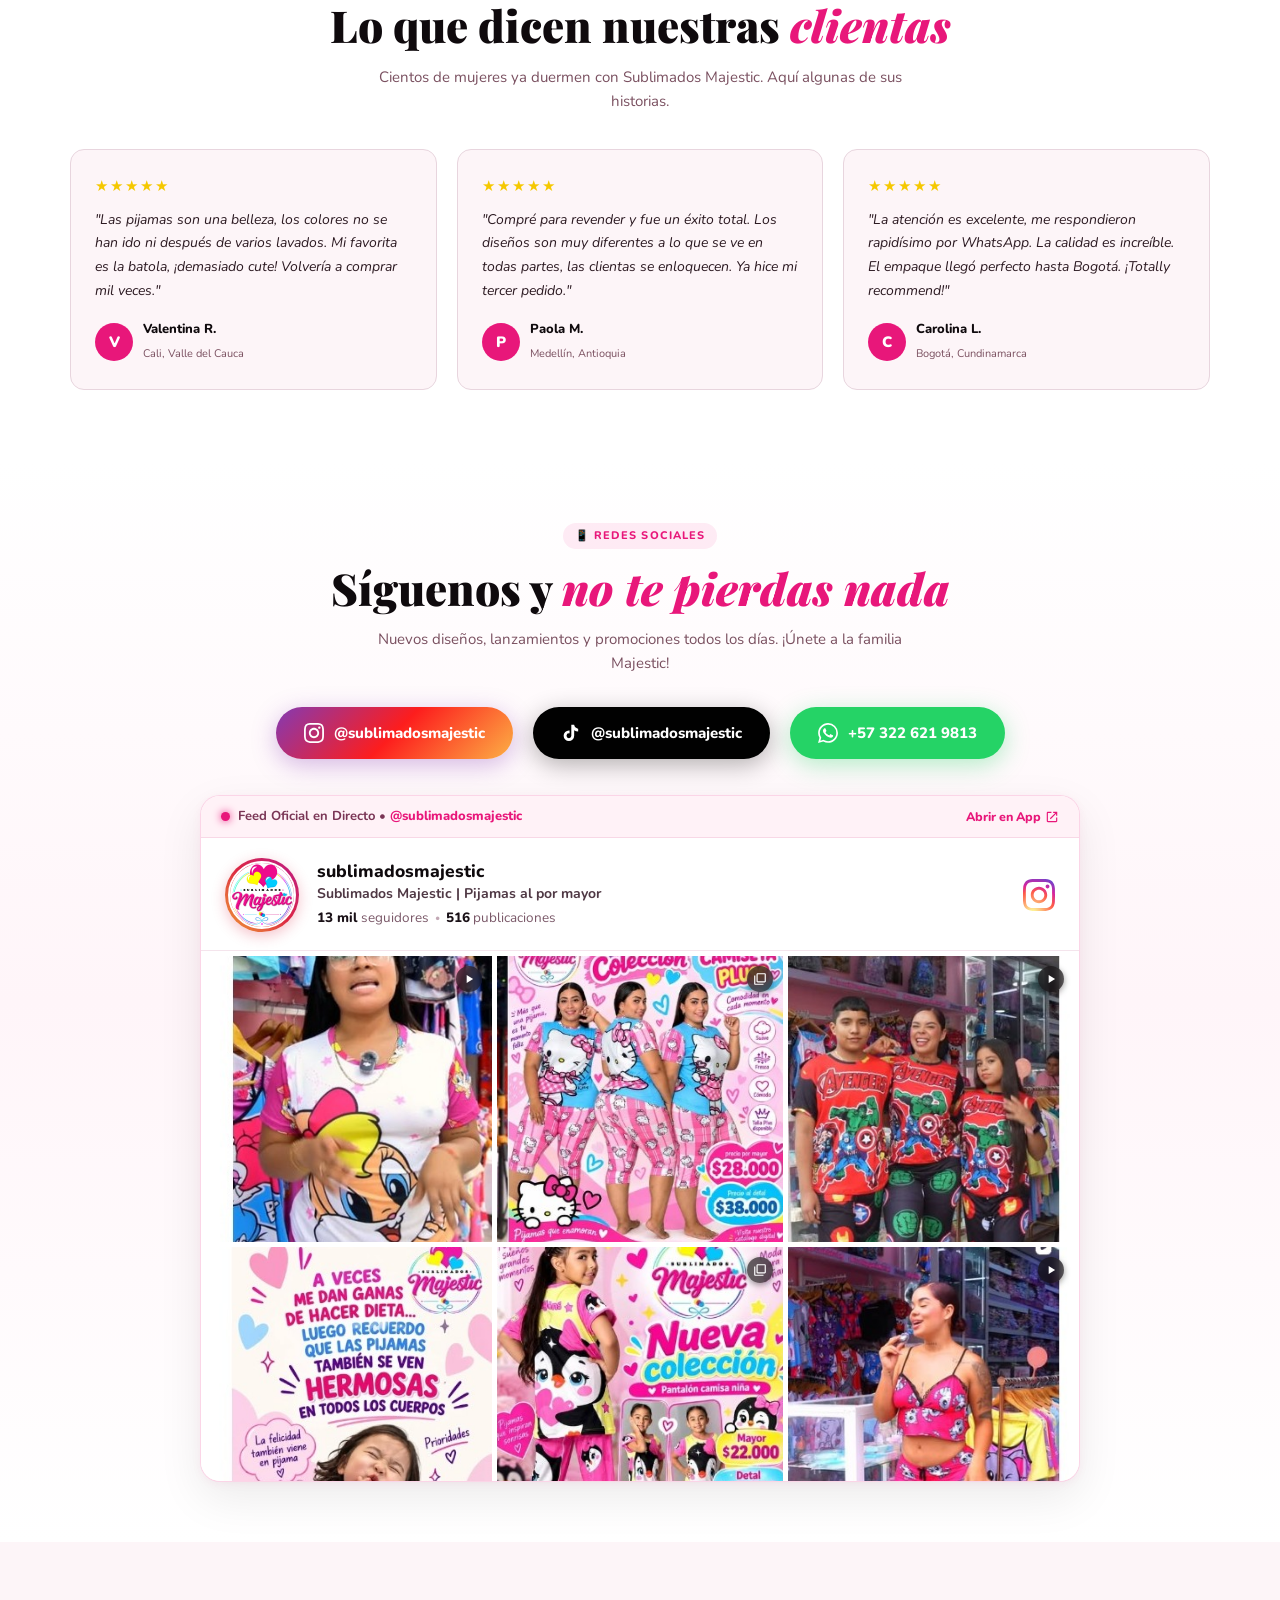
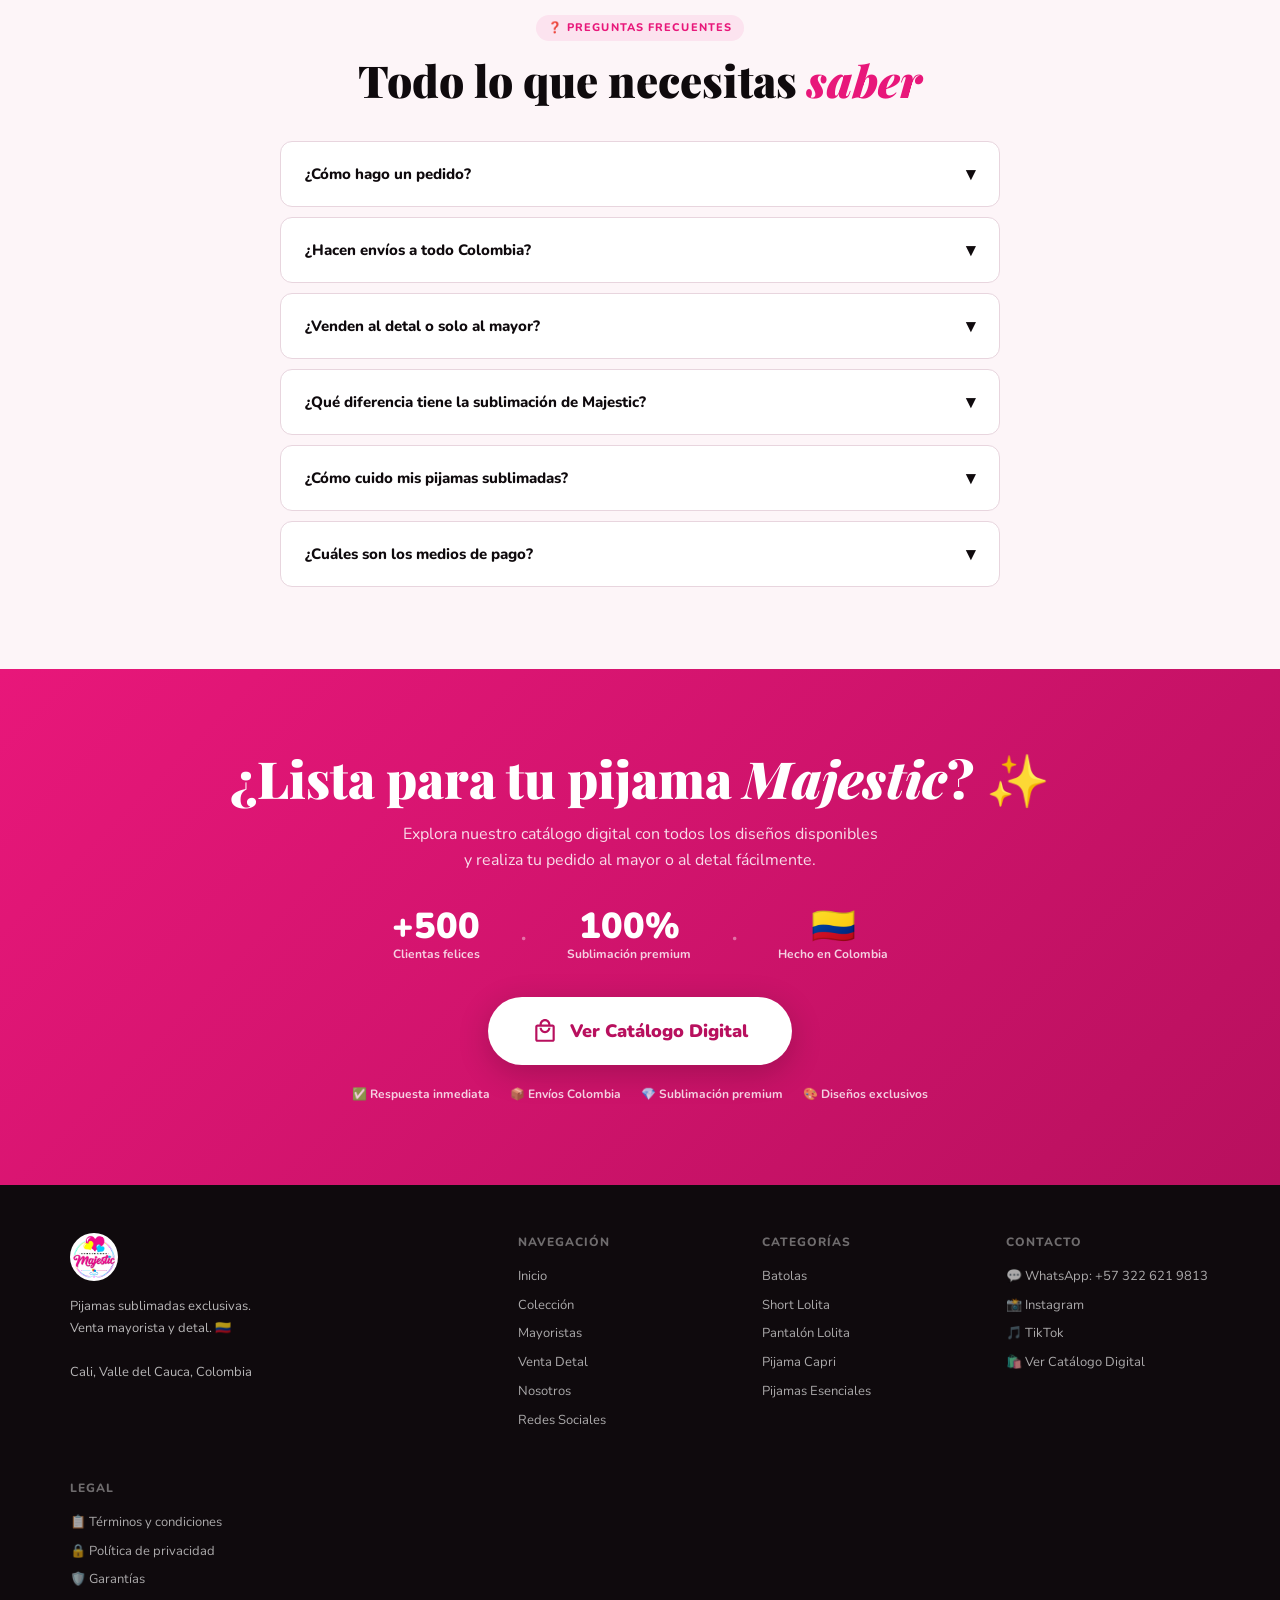
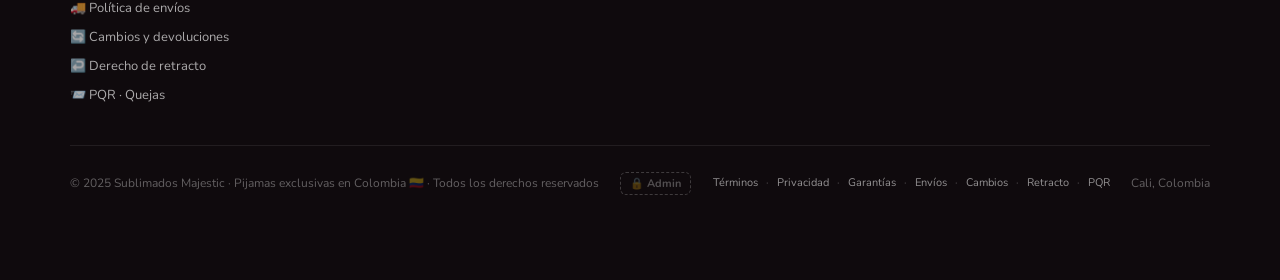
